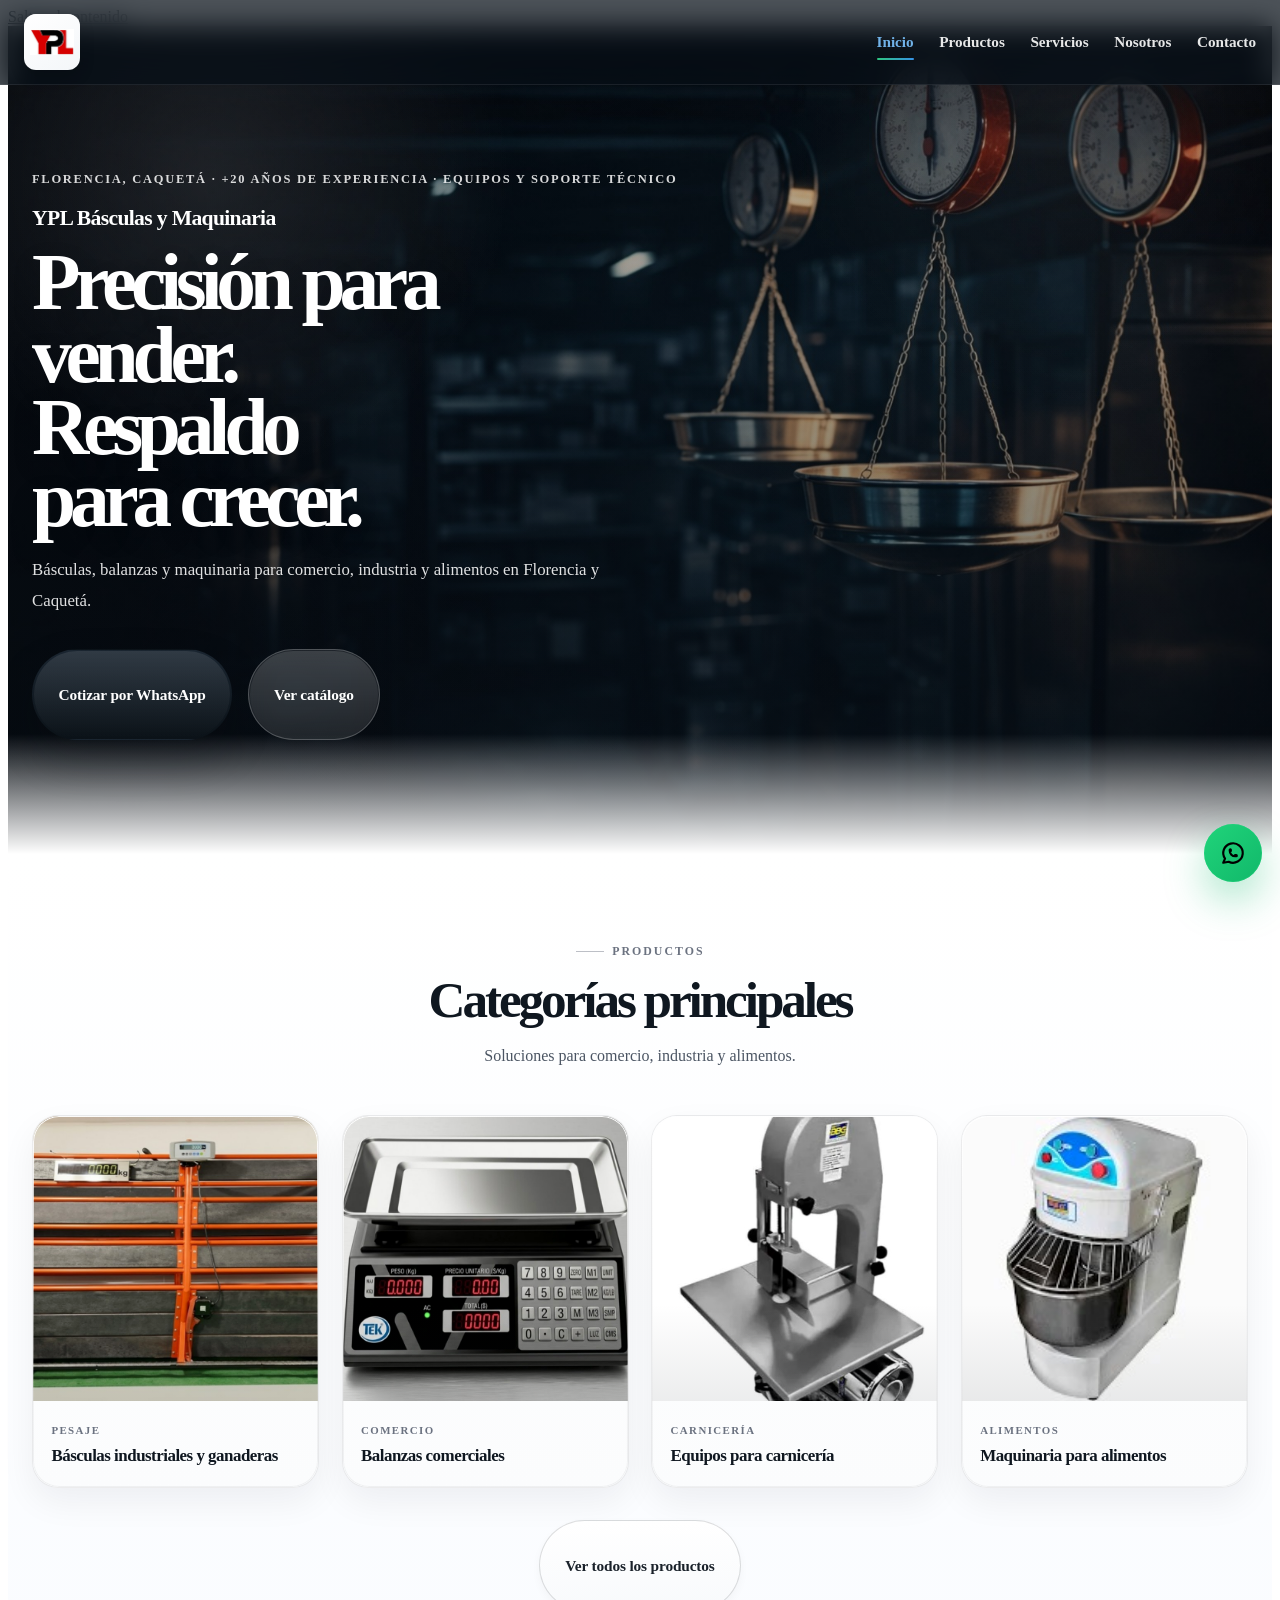
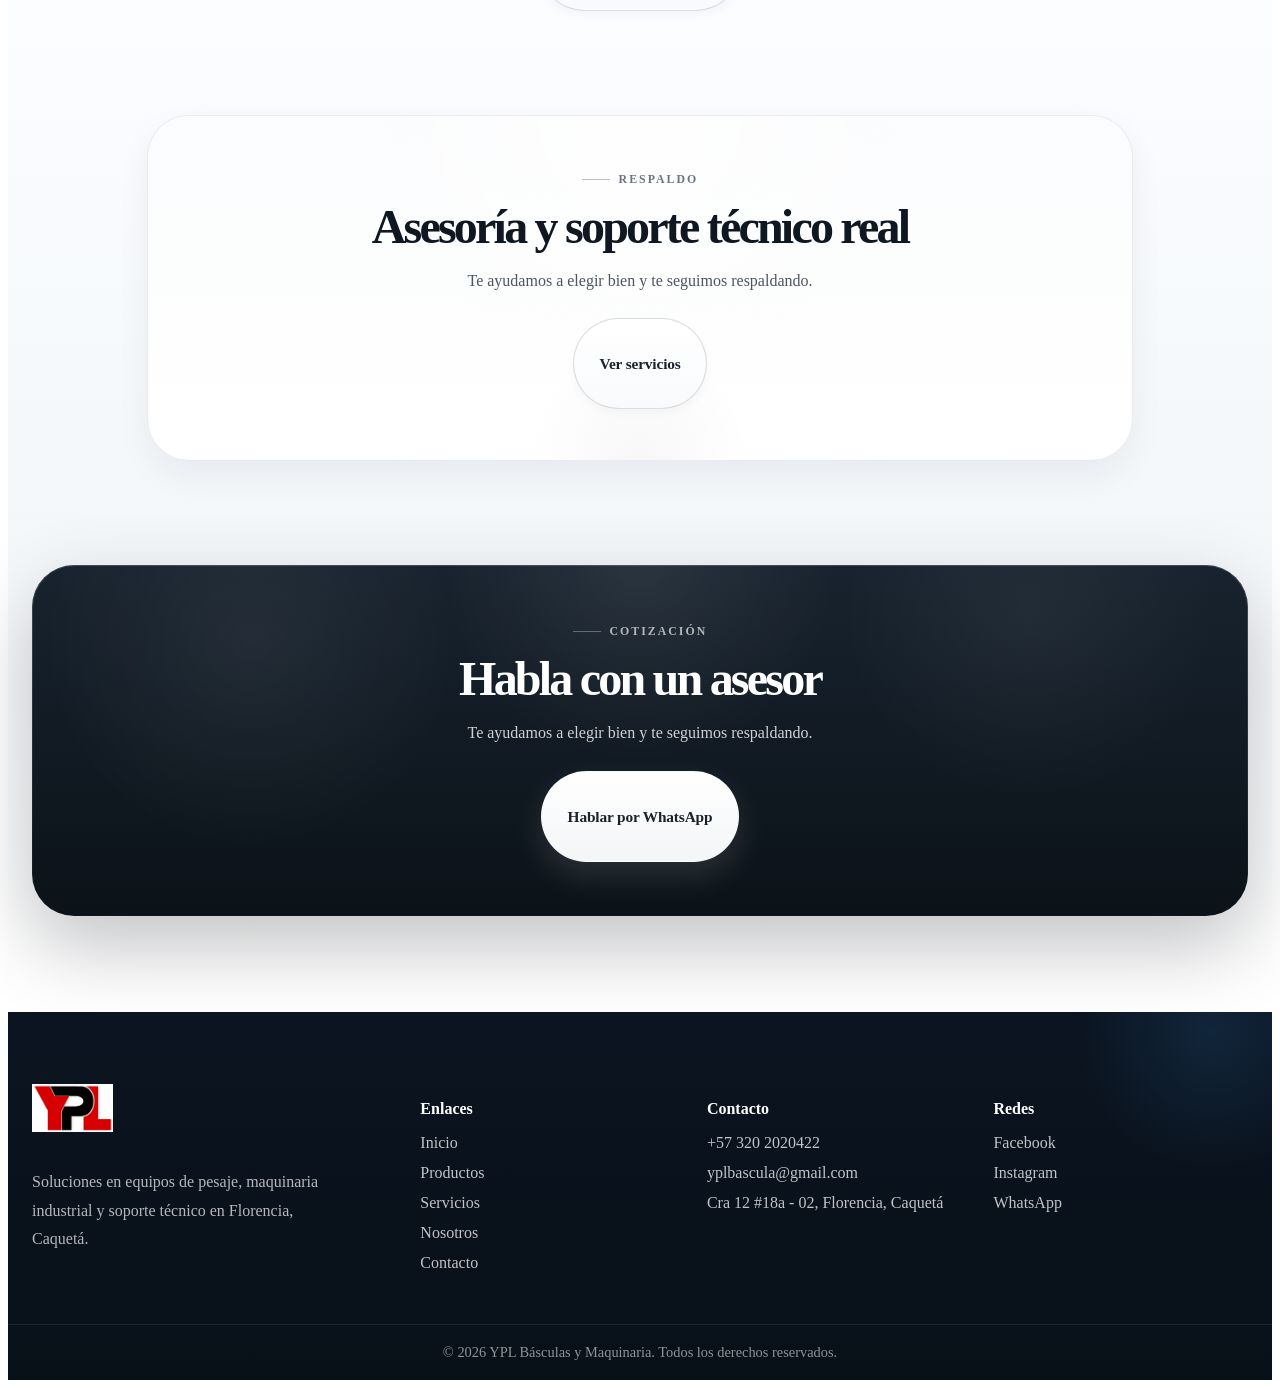
==== index.html @ 983509bc "Primer versión: home y productos" ====
<!DOCTYPE html>
<html lang="es">

<head>
  <meta charset="UTF-8" />
  <meta name="viewport" content="width=device-width, initial-scale=1.0" />

  <title>YPL Básculas y Maquinaria | Básculas, balanzas y maquinaria en Florencia, Caquetá</title>
  <meta name="description"
    content="Más de 20 años en venta, mantenimiento y soporte técnico de básculas, balanzas y maquinaria para comercio, industria y alimentos en Florencia y Caquetá." />
  <meta name="theme-color" content="#081018" />
  <meta name="format-detection" content="telephone=no" />
  <meta name="robots" content="index, follow" />

  <meta property="og:type" content="website" />
  <meta property="og:locale" content="es_CO" />
  <meta property="og:title" content="YPL Básculas y Maquinaria" />
  <meta property="og:description" content="Más de 20 años en básculas, balanzas y maquinaria en Florencia y Caquetá." />
  <meta property="og:image" content="assets/img/hero/bg-hero.jpg" />

  <link rel="icon" href="assets/img/branding/favicon.ico" />

  <link rel="stylesheet" href="assets/css/global/reset.css" />
  <link rel="stylesheet" href="assets/css/global/variables.css" />
  <link rel="stylesheet" href="assets/css/global/base.css" />
  <link rel="stylesheet" href="assets/css/global/layout.css" />
  <link rel="stylesheet" href="assets/css/global/components.css" />
  <link rel="stylesheet" href="assets/css/global/responsive.css" />
  <link rel="stylesheet" href="assets/css/pages/home.css" />
</head>

<body>
  <a class="skip-link" href="#contenido-principal">Saltar al contenido</a>

  <div id="site-header" data-include="partials/header.html"></div>

  <main id="contenido-principal">
    <!-- HERO -->
    <section class="hero" aria-labelledby="hero-title">
      <div class="hero-overlay"></div>

      <div class="container">
        <div class="hero-content">
          <p class="hero-kicker">Florencia, Caquetá · +20 años de experiencia · Equipos y soporte técnico</p>

          <p class="hero-brand">YPL Básculas y Maquinaria</p>

          <h1 id="hero-title">
            Precisión para vender.<br />
            Respaldo para crecer.
          </h1>

          <p class="hero-description">
            Básculas, balanzas y maquinaria para comercio, industria y alimentos en Florencia y Caquetá.
          </p>

          <div class="hero-actions">
            <a href="https://wa.me/573202020422?text=Hola%20YPL,%20quiero%20cotizar%20un%20equipo." target="_blank"
              rel="noopener noreferrer" class="btn btn-primary" aria-label="Cotizar por WhatsApp con YPL">
              Cotizar por WhatsApp
            </a>

            <a href="productos/index.html" class="btn btn-secondary">
              Ver catálogo
            </a>
          </div>
        </div>
      </div>
    </section>

    <!-- CATEGORÍAS -->
    <section class="section categories-section" aria-labelledby="categorias-title">
      <div class="container">
        <div class="section-heading">
          <span class="section-label">Productos</span>
          <h2 id="categorias-title">Categorías principales</h2>
          <p>Soluciones para comercio, industria y alimentos.</p>
        </div>

        <div class="categories-grid">
          <article class="category-card">
            <a href="productos/index.html#basculas" class="category-card__link">
              <div class="category-card__image">
                <img src="assets/img/productos/basculas-industriales-ganaderas/bascula-ganadera-full-electronica.jpg"
                  alt="Básculas industriales y ganaderas" loading="lazy" />
              </div>

              <div class="category-card__content">
                <span class="category-card__eyebrow">Pesaje</span>
                <h3>Básculas industriales y ganaderas</h3>
              </div>
            </a>
          </article>

          <article class="category-card">
            <a href="productos/index.html#balanzas" class="category-card__link">
              <div class="category-card__image">
                <img src="assets/img/productos/balanzas-pesaje-comercial/balanza-liquidadora-acero-inoxidable.jpg"
                  alt="Balanzas comerciales" loading="lazy" />
              </div>

              <div class="category-card__content">
                <span class="category-card__eyebrow">Comercio</span>
                <h3>Balanzas comerciales</h3>
              </div>
            </a>
          </article>

          <article class="category-card">
            <a href="productos/index.html#carniceria" class="category-card__link">
              <div class="category-card__image">
                <img src="assets/img/productos/equipos-carniceria/sierra-sinfin-mesa-65.jpg"
                  alt="Equipos para carnicería" loading="lazy" />
              </div>

              <div class="category-card__content">
                <span class="category-card__eyebrow">Carnicería</span>
                <h3>Equipos para carnicería</h3>
              </div>
            </a>
          </article>

          <article class="category-card">
            <a href="productos/index.html#alimentos" class="category-card__link">
              <div class="category-card__image">
                <img src="assets/img/productos/maquinaria-alimentos-panaderia/amasadora-bbg-mas-20.jpg"
                  alt="Maquinaria para alimentos" loading="lazy" />
              </div>

              <div class="category-card__content">
                <span class="category-card__eyebrow">Alimentos</span>
                <h3>Maquinaria para alimentos</h3>
              </div>
            </a>
          </article>
        </div>

        <div class="section-cta-center">
          <a href="productos/index.html" class="btn btn-secondary">
            Ver todos los productos
          </a>
        </div>
      </div>
    </section>

    <!-- RESPALDO -->
    <section class="section support-section" aria-labelledby="support-title">
      <div class="container">
        <div class="support-block">
          <span class="section-label">Respaldo</span>
          <h2 id="support-title">Asesoría y soporte técnico real</h2>
          <p>Te ayudamos a elegir bien y te seguimos respaldando.</p>
          <a href="servicios/index.html" class="btn btn-secondary">Ver servicios</a>
        </div>
      </div>
    </section>

    <!-- CTA FINAL -->
    <section class="section cta-section" aria-labelledby="cta-title">
      <div class="container">
        <div class="cta-wrapper">
          <span class="section-label">Cotización</span>
          <h2 id="cta-title">Habla con un asesor</h2>
          <p>Te ayudamos a elegir bien y te seguimos respaldando.</p>

          <a href="https://wa.me/573202020422?text=Hola%20YPL,%20quiero%20m%C3%A1s%20informaci%C3%B3n%20sobre%20sus%20equipos."
            target="_blank" rel="noopener noreferrer" class="btn btn-primary"
            aria-label="Hablar por WhatsApp con YPL Básculas y Maquinaria">
            Hablar por WhatsApp
          </a>
        </div>
      </div>
    </section>
  </main>

  <div id="site-footer" data-include="partials/footer.html"></div>

  <script type="application/ld+json">
    {
      "@context": "https://schema.org",
      "@type": "LocalBusiness",
      "name": "YPL Básculas y Maquinaria",
      "description": "Venta, mantenimiento y soporte técnico de básculas, balanzas y maquinaria en Florencia y Caquetá.",
      "areaServed": [
        "Florencia, Caquetá",
        "Caquetá"
      ],
      "telephone": "+57 320 202 0422",
      "image": "assets/img/hero/bg-hero.jpg"
    }
  </script>

  <script src="assets/js/includes.js"></script>
  <script src="assets/js/main.js"></script>
</body>

</html>
---- assets/css/global/layout.css ----
.container {
  width: min(1200px, calc(100% - 40px));
  margin-inline: auto;
}
---- assets/css/global/components.css ----
/* =========================================
   HEADER GLOBAL
========================================= */

.site-header {
  position: fixed;
  top: 0;
  left: 0;
  width: 100%;
  z-index: 1200;

  background: rgba(8, 16, 24, 0.72);
  backdrop-filter: blur(14px);
  -webkit-backdrop-filter: blur(14px);

  border-bottom: 1px solid rgba(255, 255, 255, 0.08);
  transition: all 0.3s ease;
}

.site-header.scrolled {
  background: rgba(8, 16, 24, 0.92);
  box-shadow: 0 10px 30px rgba(0, 0, 0, 0.25);
  border-bottom-color: rgba(255, 255, 255, 0.12);
}

.header-container {
  display: flex;
  align-items: center;
  justify-content: space-between;
  min-height: 84px;
  gap: 1.5rem;
}

/* =========================================
   LOGO PREMIUM (ARREGLADO)
========================================= */

.logo {
  display: inline-flex;
  align-items: center;
  text-decoration: none;
}

.logo-box {
  display: flex;
  align-items: center;
  justify-content: center;

  width: 44px;
  height: 44px;
  padding: 6px;

  border-radius: 12px;

  background: linear-gradient(145deg, #ffffff, #f3f6f9);

  box-shadow:
    0 6px 16px rgba(0, 0, 0, 0.14),
    inset 0 1px 0 rgba(255, 255, 255, 0.7);

  overflow: hidden;
  flex-shrink: 0;

  transition: transform 0.25s ease, box-shadow 0.25s ease;
}

.logo:hover .logo-box {
  transform: translateY(-1px);
  box-shadow:
    0 10px 22px rgba(0, 0, 0, 0.18),
    inset 0 1px 0 rgba(255, 255, 255, 0.75);
}

.logo-box img {
  width: 100%;
  height: 100%;
  object-fit: contain;
  display: block;
}

/* =========================================
   NAV
========================================= */

.main-nav ul {
  display: flex;
  align-items: center;
  gap: 1.6rem;
  margin: 0;
  padding: 0;
  list-style: none;
}

.main-nav a {
  position: relative;
  color: #ffffff;
  text-decoration: none;
  font-weight: 700;
  font-size: 0.95rem;
  opacity: 0.9;
  transition: all 0.25s ease;
}

.main-nav a:hover {
  color: #7cc4ff;
  opacity: 1;
}

.main-nav a.active {
  color: #7cc4ff;
}

.main-nav a.active::after,
.main-nav a:hover::after {
  content: "";
  position: absolute;
  left: 0;
  bottom: -10px;
  width: 100%;
  height: 2px;
  border-radius: 999px;
  background: linear-gradient(90deg, #32d98b, #3ca2ff);
}

/* =========================================
   MENU TOGGLE
========================================= */

.menu-toggle {
  display: none;
  width: 50px;
  height: 50px;
  border-radius: 14px;
  border: none;
  background: rgba(255, 255, 255, 0.08);
  cursor: pointer;

  flex-direction: column;
  align-items: center;
  justify-content: center;
  gap: 5px;

  transition: all 0.25s ease;
}

.menu-toggle:hover {
  background: rgba(255, 255, 255, 0.14);
}

.menu-toggle span {
  width: 22px;
  height: 2px;
  background: #ffffff;
  border-radius: 999px;
}

/* =========================================
   FOOTER PREMIUM
========================================= */

.site-footer {
  position: relative;
  background: linear-gradient(180deg, #0b1420 0%, #081018 100%);
  color: rgba(255, 255, 255, 0.8);
  padding-top: 72px;
  overflow: hidden;
}

.site-footer::before {
  content: "";
  position: absolute;
  top: -120px;
  right: -80px;
  width: 280px;
  height: 280px;
  border-radius: 50%;
  background: radial-gradient(circle, rgba(60, 162, 255, 0.12), transparent 70%);
}

.footer-grid {
  display: grid;
  grid-template-columns: 1.4fr 1fr 1fr 1fr;
  gap: 2rem;
  padding-bottom: 2.5rem;
}

.footer-brand img {
  height: 48px;
  margin-bottom: 1rem;
}

.footer-brand p {
  max-width: 320px;
  line-height: 1.8;
  color: rgba(255, 255, 255, 0.7);
}

.footer-links h3,
.footer-contact h3,
.footer-social h3 {
  margin-bottom: 1rem;
  font-size: 1rem;
  color: #ffffff;
}

.footer-links ul,
.footer-contact ul,
.footer-social ul {
  list-style: none;
  padding: 0;
  margin: 0;
}

.footer-links li,
.footer-contact li,
.footer-social li {
  margin-bottom: 0.75rem;
}

.site-footer a {
  color: rgba(255, 255, 255, 0.75);
  text-decoration: none;
  transition: all 0.25s ease;
}

.site-footer a:hover {
  color: #7cc4ff;
}

.footer-bottom {
  border-top: 1px solid rgba(255, 255, 255, 0.08);
  padding: 1.2rem 0;
  text-align: center;
}

.footer-bottom p {
  margin: 0;
  font-size: 0.9rem;
  color: rgba(255, 255, 255, 0.55);
}

/* =========================================
   WHATSAPP FLOAT
========================================= */

.whatsapp-float {
  position: fixed;
  right: 18px;
  bottom: 18px;
  z-index: 1300;

  width: 58px;
  height: 58px;
  border-radius: 50%;

  display: flex;
  align-items: center;
  justify-content: center;

  background: linear-gradient(135deg, #20d47a, #11b86a);
  box-shadow: 0 18px 40px rgba(17, 184, 106, 0.35);

  transition: all 0.25s ease;
}

.whatsapp-float:hover {
  transform: translateY(-4px) scale(1.05);
  box-shadow: 0 22px 46px rgba(17, 184, 106, 0.42);
}

.whatsapp-float img {
  width: 26px;
  height: 26px;
}

.whatsapp-float__pulse {
  position: absolute;
  inset: 0;
  border-radius: 50%;
  border: 1px solid rgba(32, 212, 122, 0.4);
  animation: whatsappPulse 2s infinite;
}

@keyframes whatsappPulse {
  0% {
    transform: scale(1);
    opacity: 0.75;
  }
  70% {
    transform: scale(1.45);
    opacity: 0;
  }
  100% {
    transform: scale(1.45);
    opacity: 0;
  }
}

/* =========================================
   RESPONSIVE
========================================= */

@media (max-width: 991px) {

  .menu-toggle {
    display: flex;
  }

  .main-nav {
    position: absolute;
    top: 100%;
    right: 20px;
    left: 20px;

    display: none;
    padding: 1rem;

    border-radius: 20px;
    background: rgba(8, 16, 24, 0.96);
    border: 1px solid rgba(255, 255, 255, 0.08);

    box-shadow: 0 20px 50px rgba(0, 0, 0, 0.3);
  }

  .main-nav.open {
    display: block;
  }

  .main-nav ul {
    flex-direction: column;
    align-items: flex-start;
    gap: 1rem;
  }

  .footer-grid {
    grid-template-columns: 1fr 1fr;
  }
}

@media (max-width: 640px) {

  .footer-grid {
    grid-template-columns: 1fr;
  }

  .logo-box {
    width: 40px;
    height: 40px;
    padding: 5px;
  }

  .whatsapp-float {
    width: 54px;
    height: 54px;
  }
}
---- assets/css/pages/home.css ----
/* =========================================================
   HOME | YPL Básculas y Maquinaria
   Estilo premium minimalista refinado
========================================================= */

:root {
  --color-bg: #ffffff;
  --color-surface: #ffffff;
  --color-surface-alt: #fafcff;
  --color-soft: #f4f7fa;
  --color-soft-2: #eef3f7;
  --color-dark: #0b1218;
  --color-dark-2: #121b24;
  --color-dark-3: #1a2530;

  --color-text: #0f1720;
  --color-text-soft: #4b5563;
  --color-text-muted: #6b7280;
  --color-white-soft: rgba(255, 255, 255, 0.84);
  --color-white-muted: rgba(255, 255, 255, 0.66);

  --color-border: rgba(15, 23, 32, 0.08);
  --color-border-strong: rgba(15, 23, 32, 0.14);
  --color-border-dark: rgba(255, 255, 255, 0.16);

  --shadow-xs: 0 4px 10px rgba(15, 23, 32, 0.035);
  --shadow-sm: 0 8px 24px rgba(15, 23, 32, 0.05);
  --shadow-soft: 0 14px 34px rgba(15, 23, 32, 0.06);
  --shadow-card: 0 22px 56px rgba(15, 23, 32, 0.08);
  --shadow-card-hover: 0 30px 74px rgba(15, 23, 32, 0.12);
  --shadow-dark: 0 30px 80px rgba(6, 10, 14, 0.24);
  --shadow-button: 0 14px 30px rgba(15, 23, 32, 0.14);

  --radius-sm: 18px;
  --radius-md: 26px;
  --radius-lg: 34px;
  --radius-xl: 42px;
  --radius-pill: 999px;

  --max-text: 760px;
  --max-wide: 1240px;

  --transition-fast: 0.2s ease;
  --transition: 0.32s cubic-bezier(0.22, 1, 0.36, 1);
}

/* =========================
   BASE
========================= */

html {
  scroll-behavior: smooth;
}

body {
  background: var(--color-bg);
  color: var(--color-text);
  text-rendering: optimizeLegibility;
  -webkit-font-smoothing: antialiased;
  -moz-osx-font-smoothing: grayscale;
}

main {
  background: var(--color-bg);
  color: var(--color-text);
}

.section {
  position: relative;
  padding: 84px 0;
}

.categories-section {
  padding-bottom: 56px;
}

.support-section {
  padding-top: 48px;
  padding-bottom: 56px;
}

.cta-section {
  padding-top: 48px;
  padding-bottom: 96px;
}

.container {
  width: min(100% - 48px, var(--max-wide));
  margin-inline: auto;
}

.section-label {
  display: inline-flex;
  align-items: center;
  gap: 0.55rem;
  margin-bottom: 0.95rem;
  font-size: 0.74rem;
  font-weight: 700;
  letter-spacing: 0.17em;
  text-transform: uppercase;
  color: var(--color-text-muted);
}

.section-label::before {
  content: "";
  width: 28px;
  height: 1px;
  background: currentColor;
  opacity: 0.45;
}

.section-heading {
  max-width: var(--max-text);
  margin: 0 auto 2.8rem;
  text-align: center;
}

.section-heading h2 {
  margin: 0;
  font-size: clamp(2.1rem, 4vw, 3.5rem);
  line-height: 1.02;
  font-weight: 800;
  letter-spacing: -0.06em;
  color: var(--color-text);
  text-wrap: balance;
}

.section-heading p {
  margin: 0.95rem auto 0;
  max-width: 34rem;
  font-size: 1rem;
  line-height: 1.76;
  color: var(--color-text-soft);
}

.section-cta-center {
  display: flex;
  justify-content: center;
  margin-top: 2rem;
}

/* =========================
   ENLACES Y FOCUS
========================= */

a {
  color: inherit;
}

a,
button,
.btn,
img,
.category-card,
.category-card__image img,
.category-card__content,
.support-block,
.cta-wrapper {
  transition:
    transform var(--transition),
    box-shadow var(--transition),
    border-color var(--transition),
    background-color var(--transition),
    color var(--transition),
    opacity var(--transition),
    filter var(--transition);
}

a:focus-visible,
button:focus-visible,
.btn:focus-visible,
.category-card__link:focus-visible {
  outline: 2px solid #111827;
  outline-offset: 4px;
  border-radius: 14px;
}

/* =========================
   BOTONES
========================= */

.btn {
  position: relative;
  display: inline-flex;
  align-items: center;
  justify-content: center;
  gap: 0.6rem;
  min-height: 58px;
  padding: 0.98rem 1.6rem;
  border-radius: var(--radius-pill);
  border: 1px solid transparent;
  font-size: 0.96rem;
  font-weight: 600;
  line-height: 1;
  letter-spacing: -0.01em;
  text-decoration: none;
  white-space: nowrap;
  -webkit-tap-highlight-color: transparent;
  backface-visibility: hidden;
  overflow: hidden;
}

.btn::after {
  content: "";
  position: absolute;
  inset: 1px;
  border-radius: inherit;
  background: linear-gradient(180deg, rgba(255,255,255,0.12), rgba(255,255,255,0));
  opacity: 0.8;
  pointer-events: none;
}

.btn:hover {
  transform: translateY(-2px);
}

.btn:active {
  transform: translateY(0);
}

.btn-primary {
  background: linear-gradient(180deg, var(--color-dark-3) 0%, var(--color-dark) 100%);
  color: #ffffff;
  box-shadow: var(--shadow-button);
}

.btn-primary:hover {
  background: linear-gradient(180deg, #111c26 0%, #081017 100%);
  box-shadow: 0 18px 38px rgba(15, 23, 32, 0.22);
}

.btn-secondary {
  background: linear-gradient(180deg, rgba(255,255,255,0.98) 0%, rgba(248,250,252,0.98) 100%);
  color: var(--color-text);
  border-color: var(--color-border-strong);
  box-shadow: var(--shadow-xs);
}

.btn-secondary:hover {
  background: #ffffff;
  border-color: rgba(15, 23, 32, 0.22);
  box-shadow: var(--shadow-sm);
}

/* =========================
   HERO
========================= */

.hero {
  position: relative;
  min-height: 92svh;
  display: flex;
  align-items: center;
  overflow: clip;
  isolation: isolate;
  background-image:
    linear-gradient(180deg, rgba(7, 14, 21, 0.16) 0%, rgba(7, 14, 21, 0.38) 50%, rgba(7, 14, 21, 0.72) 100%),
    url("../../img/hero/bg-hero.jpg");
  background-size: cover;
  background-position: center center;
  background-repeat: no-repeat;
}

.hero::before {
  content: "";
  position: absolute;
  inset: 0;
  background:
    radial-gradient(circle at 16% 18%, rgba(255, 255, 255, 0.10), transparent 24%),
    radial-gradient(circle at 84% 12%, rgba(255, 255, 255, 0.06), transparent 22%),
    linear-gradient(90deg, rgba(8, 14, 20, 0.34) 0%, rgba(8, 14, 20, 0.10) 46%, rgba(8, 14, 20, 0.02) 100%);
  pointer-events: none;
  z-index: 0;
}

.hero::after {
  content: "";
  position: absolute;
  inset: auto 0 0;
  height: 120px;
  background: linear-gradient(180deg, rgba(255, 255, 255, 0) 0%, #ffffff 100%);
  pointer-events: none;
  z-index: 1;
}

.hero-overlay {
  position: absolute;
  inset: 0;
  pointer-events: none;
}

.hero .container {
  position: relative;
  z-index: 2;
}

.hero-content {
  max-width: 790px;
  padding: 132px 0 102px;
}

.hero-kicker {
  margin: 0 0 1rem;
  color: var(--color-white-soft);
  font-size: 0.78rem;
  font-weight: 700;
  letter-spacing: 0.14em;
  line-height: 1.6;
  text-transform: uppercase;
  text-wrap: balance;
}

.hero-brand {
  margin: 0 0 1rem;
  color: #ffffff;
  font-size: clamp(1.08rem, 1.7vw, 1.35rem);
  line-height: 1.15;
  font-weight: 800;
  letter-spacing: -0.03em;
}

.hero h1 {
  margin: 0;
  max-width: 10.3ch;
  color: #ffffff;
  font-size: clamp(3.2rem, 6.2vw, 6rem);
  line-height: 0.91;
  font-weight: 800;
  letter-spacing: -0.078em;
  text-wrap: balance;
  text-shadow: 0 10px 28px rgba(0, 0, 0, 0.16);
}

.hero-description {
  margin: 1.25rem 0 0;
  max-width: 38rem;
  color: rgba(255, 255, 255, 0.88);
  font-size: 1.05rem;
  line-height: 1.82;
}

.hero-actions {
  display: flex;
  flex-wrap: wrap;
  gap: 0.95rem;
  margin-top: 2.05rem;
}

.hero .btn-primary {
  box-shadow: 0 20px 42px rgba(7, 12, 18, 0.24);
}

.hero .btn-secondary {
  background: rgba(255, 255, 255, 0.10);
  color: #ffffff;
  border-color: rgba(255, 255, 255, 0.22);
  box-shadow: none;
  backdrop-filter: blur(12px);
  -webkit-backdrop-filter: blur(12px);
}

.hero .btn-secondary::after {
  background: linear-gradient(180deg, rgba(255,255,255,0.16), rgba(255,255,255,0));
}

.hero .btn-secondary:hover {
  background: rgba(255, 255, 255, 0.16);
  border-color: rgba(255, 255, 255, 0.34);
}

/* =========================
   CATEGORÍAS
========================= */

.categories-section {
  background: linear-gradient(180deg, #ffffff 0%, var(--color-surface-alt) 100%);
}

.categories-grid {
  display: grid;
  grid-template-columns: repeat(4, minmax(0, 1fr));
  gap: 1.4rem;
}

.category-card {
  position: relative;
  overflow: hidden;
  border-radius: var(--radius-md);
  background: linear-gradient(180deg, #ffffff 0%, #fbfcfd 100%);
  border: 1px solid var(--color-border);
  box-shadow: var(--shadow-soft);
  transform: translateY(0);
}

.category-card::before {
  content: "";
  position: absolute;
  inset: 0;
  background: linear-gradient(180deg, rgba(255,255,255,0) 0%, rgba(15,23,32,0.025) 100%);
  pointer-events: none;
  opacity: 0;
  transition: opacity var(--transition);
}

.category-card::after {
  content: "";
  position: absolute;
  inset: 0;
  border-radius: inherit;
  padding: 1px;
  background: linear-gradient(180deg, rgba(255,255,255,0.95), rgba(15,23,32,0.05));
  -webkit-mask:
    linear-gradient(#fff 0 0) content-box,
    linear-gradient(#fff 0 0);
  -webkit-mask-composite: xor;
          mask-composite: exclude;
  pointer-events: none;
}

.category-card:hover {
  transform: translateY(-8px);
  border-color: var(--color-border-strong);
  box-shadow: var(--shadow-card-hover);
}

.category-card:hover::before {
  opacity: 1;
}

.category-card__link {
  display: block;
  height: 100%;
  text-decoration: none;
  color: inherit;
}

.category-card__image {
  position: relative;
  aspect-ratio: 1 / 1;
  overflow: hidden;
  background: var(--color-soft-2);
}

.category-card__image::after {
  content: "";
  position: absolute;
  inset: auto 0 0;
  height: 34%;
  background: linear-gradient(180deg, rgba(0, 0, 0, 0) 0%, rgba(15, 23, 32, 0.08) 100%);
  pointer-events: none;
}

.category-card__image img {
  width: 100%;
  height: 100%;
  display: block;
  object-fit: cover;
  transform: scale(1.001);
  filter: saturate(1.03) contrast(1.02);
}

.category-card:hover .category-card__image img {
  transform: scale(1.05);
}

.category-card__content {
  padding: 1.22rem 1.15rem 1.28rem;
}

.category-card__eyebrow {
  display: inline-block;
  margin-bottom: 0.56rem;
  font-size: 0.68rem;
  font-weight: 700;
  letter-spacing: 0.13em;
  text-transform: uppercase;
  color: var(--color-text-muted);
}

.category-card h3 {
  margin: 0;
  font-size: 1.06rem;
  line-height: 1.24;
  font-weight: 700;
  letter-spacing: -0.03em;
  color: var(--color-text);
  text-wrap: balance;
}

@media (hover: hover) {
  .category-card:hover h3 {
    color: #0b1218;
  }
}

/* =========================
   RESPALDO
========================= */

.support-section {
  background: linear-gradient(180deg, var(--color-surface-alt) 0%, var(--color-soft) 100%);
}

.support-block {
  position: relative;
  max-width: 920px;
  margin: 0 auto;
  padding: 3.15rem 2rem;
  text-align: center;
  overflow: hidden;
  border-radius: var(--radius-xl);
  border: 1px solid var(--color-border);
  background:
    radial-gradient(circle at top, rgba(255,255,255,0.84), rgba(255,255,255,0) 42%),
    linear-gradient(180deg, #fbfcfd 0%, #ffffff 100%);
  box-shadow: var(--shadow-soft);
}

.support-block::before {
  content: "";
  position: absolute;
  inset: -1px;
  border-radius: inherit;
  padding: 1px;
  background: linear-gradient(180deg, rgba(255,255,255,0.96), rgba(15,23,32,0.06));
  -webkit-mask:
    linear-gradient(#fff 0 0) content-box,
    linear-gradient(#fff 0 0);
  -webkit-mask-composite: xor;
          mask-composite: exclude;
  pointer-events: none;
}

.support-block::after {
  content: "";
  position: absolute;
  inset: auto 50% 0 auto;
  width: 220px;
  height: 220px;
  background: radial-gradient(circle, rgba(15, 23, 32, 0.03) 0%, transparent 72%);
  transform: translate(50%, 50%);
  pointer-events: none;
}

.support-block > * {
  position: relative;
  z-index: 1;
}

.support-block h2 {
  margin: 0;
  font-size: clamp(2rem, 4vw, 3rem);
  line-height: 1.02;
  font-weight: 800;
  letter-spacing: -0.058em;
  color: var(--color-text);
  text-wrap: balance;
}

.support-block p {
  margin: 0.95rem auto 0;
  max-width: 34rem;
  color: var(--color-text-soft);
  font-size: 1rem;
  line-height: 1.76;
}

.support-block .btn {
  margin-top: 1.45rem;
}

/* =========================
   CTA FINAL
========================= */

.cta-section {
  background: linear-gradient(180deg, var(--color-soft) 0%, #ffffff 100%);
}

.cta-wrapper {
  position: relative;
  overflow: hidden;
  text-align: center;
  padding: 3.35rem 2rem;
  border-radius: var(--radius-xl);
  color: #ffffff;
  background:
    radial-gradient(circle at top, rgba(255,255,255,0.08), transparent 28%),
    linear-gradient(180deg, #18232f 0%, #0b1218 100%);
  box-shadow: var(--shadow-dark);
}

.cta-wrapper::before {
  content: "";
  position: absolute;
  inset: 0;
  background:
    radial-gradient(circle at 18% 22%, rgba(255,255,255,0.06), transparent 20%),
    radial-gradient(circle at 82% 14%, rgba(255,255,255,0.05), transparent 18%);
  pointer-events: none;
}

.cta-wrapper::after {
  content: "";
  position: absolute;
  inset: 0;
  border-radius: inherit;
  padding: 1px;
  background: linear-gradient(180deg, rgba(255,255,255,0.18), rgba(255,255,255,0.02));
  -webkit-mask:
    linear-gradient(#fff 0 0) content-box,
    linear-gradient(#fff 0 0);
  -webkit-mask-composite: xor;
          mask-composite: exclude;
  pointer-events: none;
}

.cta-wrapper > * {
  position: relative;
  z-index: 1;
}

.cta-wrapper .section-label {
  color: var(--color-white-muted);
}

.cta-wrapper .section-label::before {
  background: currentColor;
}

.cta-wrapper h2 {
  margin: 0;
  font-size: clamp(2rem, 4vw, 3rem);
  line-height: 1.02;
  font-weight: 800;
  letter-spacing: -0.058em;
  color: #ffffff;
  text-wrap: balance;
}

.cta-wrapper p {
  margin: 0.95rem auto 0;
  max-width: 34rem;
  color: rgba(255, 255, 255, 0.8);
  font-size: 1rem;
  line-height: 1.76;
}

.cta-wrapper .btn {
  margin-top: 1.5rem;
  background: linear-gradient(180deg, #ffffff 0%, #f3f5f7 100%);
  color: #0f1720;
  box-shadow: 0 14px 34px rgba(255, 255, 255, 0.12);
}

.cta-wrapper .btn:hover {
  background: linear-gradient(180deg, #ffffff 0%, #eceff3 100%);
  box-shadow: 0 18px 40px rgba(255, 255, 255, 0.16);
}

/* =========================
   REDUCED MOTION
========================= */

@media (prefers-reduced-motion: reduce) {
  html {
    scroll-behavior: auto;
  }

  *,
  *::before,
  *::after {
    animation: none !important;
    transition-duration: 0.01ms !important;
    scroll-behavior: auto !important;
  }
}

/* =========================
   RESPONSIVE
========================= */

@media (max-width: 1200px) {
  .categories-grid {
    grid-template-columns: repeat(2, minmax(0, 1fr));
  }
}

@media (max-width: 900px) {
  .hero {
    min-height: auto;
    background-position: center center;
  }

  .hero-content {
    padding: 118px 0 86px;
  }

  .hero h1 {
    max-width: 11ch;
  }
}

@media (max-width: 820px) {
  .section {
    padding: 76px 0;
  }

  .categories-section {
    padding-bottom: 48px;
  }

  .support-section {
    padding-top: 40px;
    padding-bottom: 48px;
  }

  .cta-section {
    padding-top: 40px;
    padding-bottom: 84px;
  }

  .container {
    width: min(100% - 32px, var(--max-wide));
  }

  .hero-content {
    padding: 102px 0 72px;
  }

  .hero-actions {
    flex-direction: column;
    align-items: stretch;
  }

  .hero-actions .btn {
    width: 100%;
  }

  .support-block,
  .cta-wrapper {
    padding: 2.9rem 1.5rem;
  }
}

@media (max-width: 640px) {
  .section {
    padding: 68px 0;
  }

  .categories-section {
    padding-bottom: 42px;
  }

  .support-section {
    padding-top: 34px;
    padding-bottom: 42px;
  }

  .cta-section {
    padding-top: 34px;
    padding-bottom: 72px;
  }

  .container {
    width: min(100% - 28px, var(--max-wide));
  }

  .hero-content {
    padding: 90px 0 64px;
  }

  .hero-kicker {
    font-size: 0.72rem;
    letter-spacing: 0.11em;
  }

  .hero-brand {
    font-size: 1rem;
  }

  .hero-description,
  .section-heading p,
  .support-block p,
  .cta-wrapper p {
    font-size: 0.97rem;
    line-height: 1.72;
  }

  .categories-grid {
    grid-template-columns: 1fr;
    gap: 1.15rem;
  }

  .category-card__content {
    padding: 1.12rem 1rem 1.18rem;
  }

  .support-block,
  .cta-wrapper {
    padding: 2.45rem 1.2rem;
    border-radius: 30px;
  }
}

@media (max-width: 420px) {
  .container {
    width: min(100% - 22px, var(--max-wide));
  }

  .btn {
    min-height: 54px;
    padding-inline: 1.22rem;
    font-size: 0.93rem;
  }

  .hero h1 {
    font-size: clamp(2.68rem, 12vw, 3.4rem);
  }

  .section-heading h2,
  .support-block h2,
  .cta-wrapper h2 {
    font-size: clamp(1.76rem, 8vw, 2.2rem);
  }
}
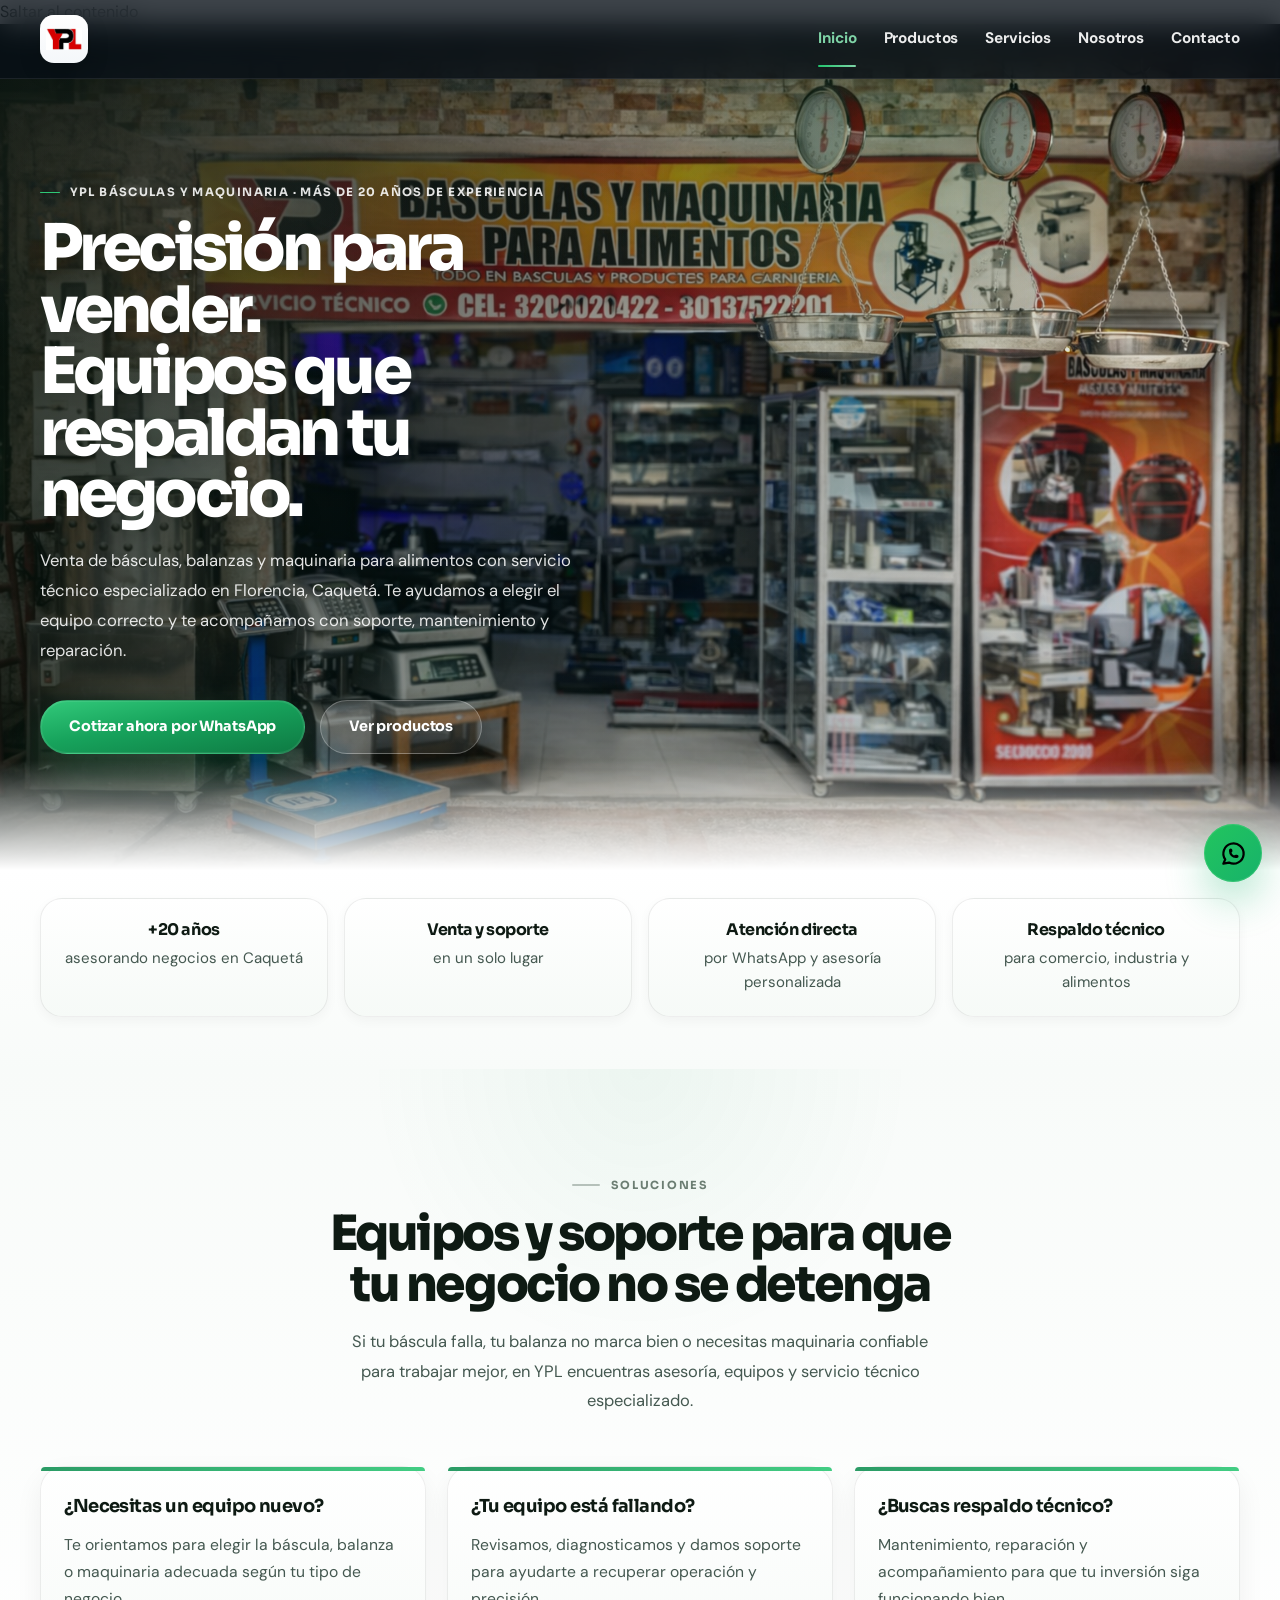
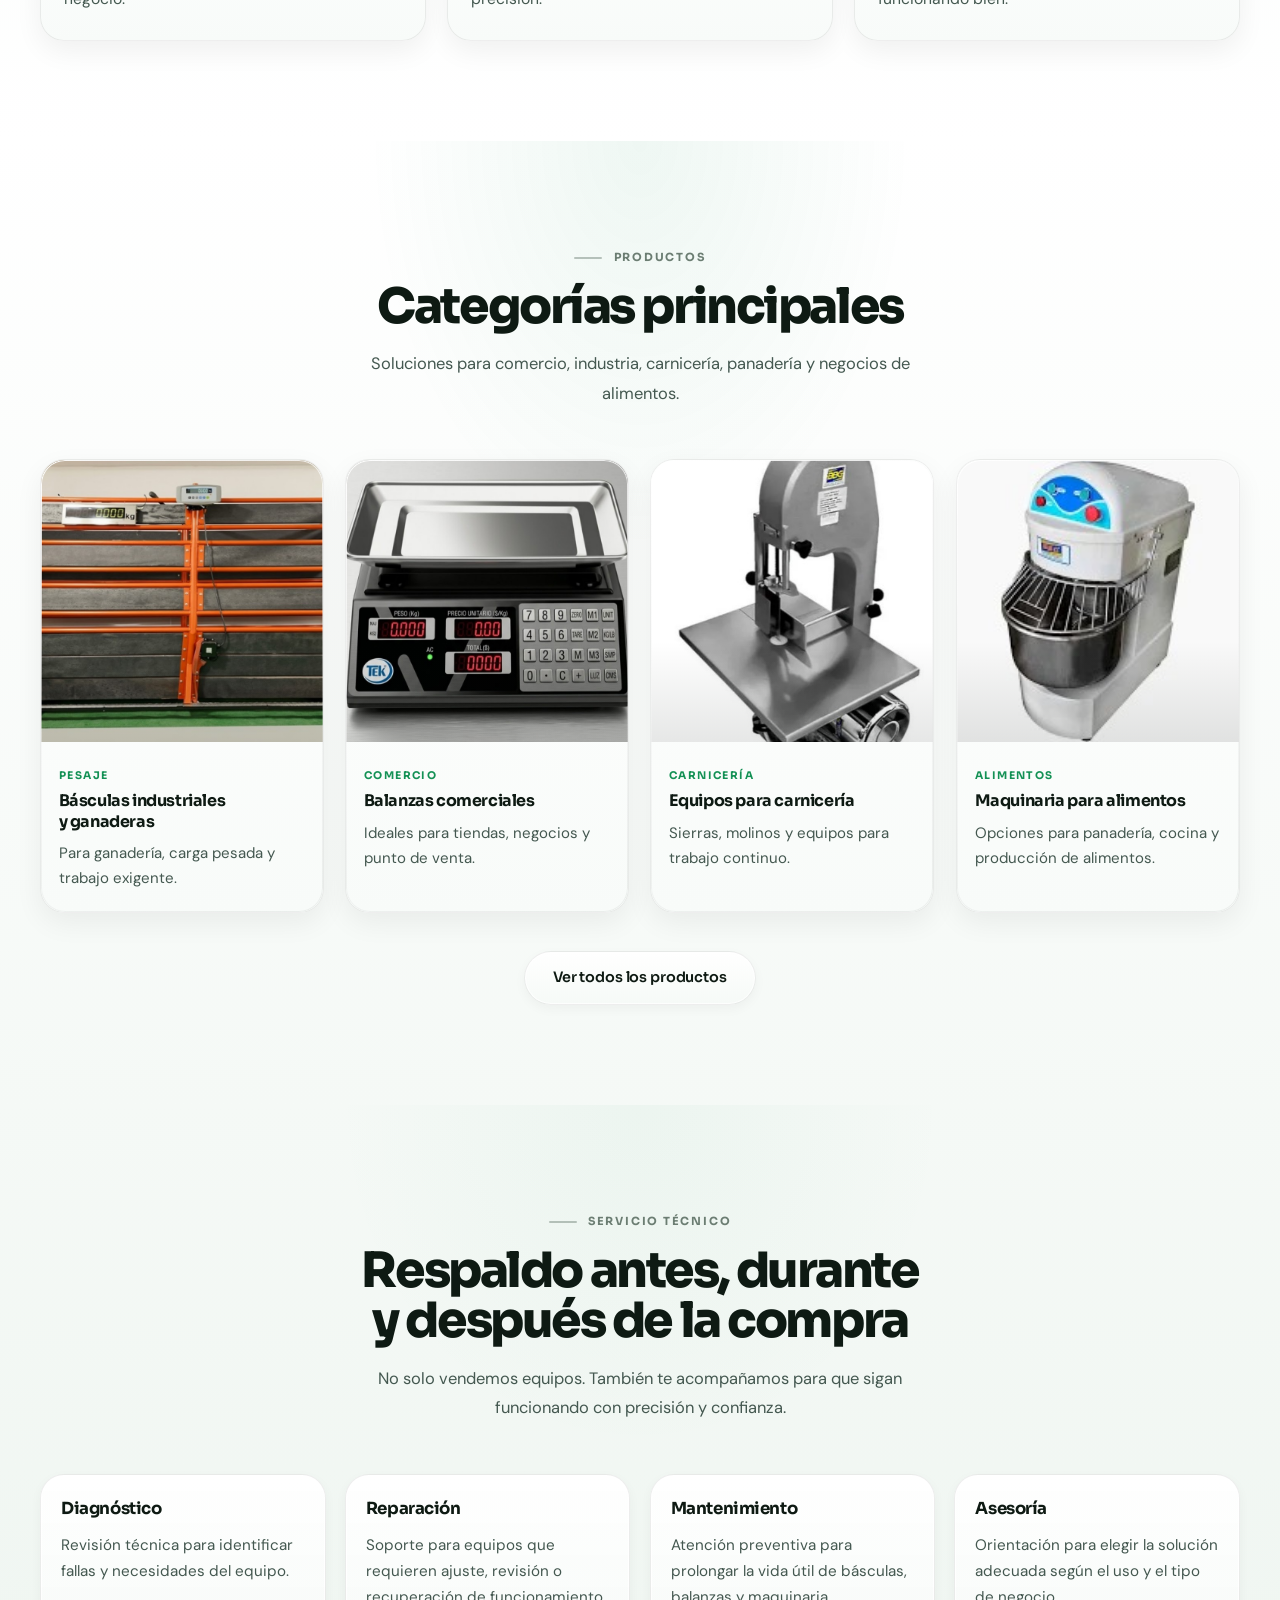
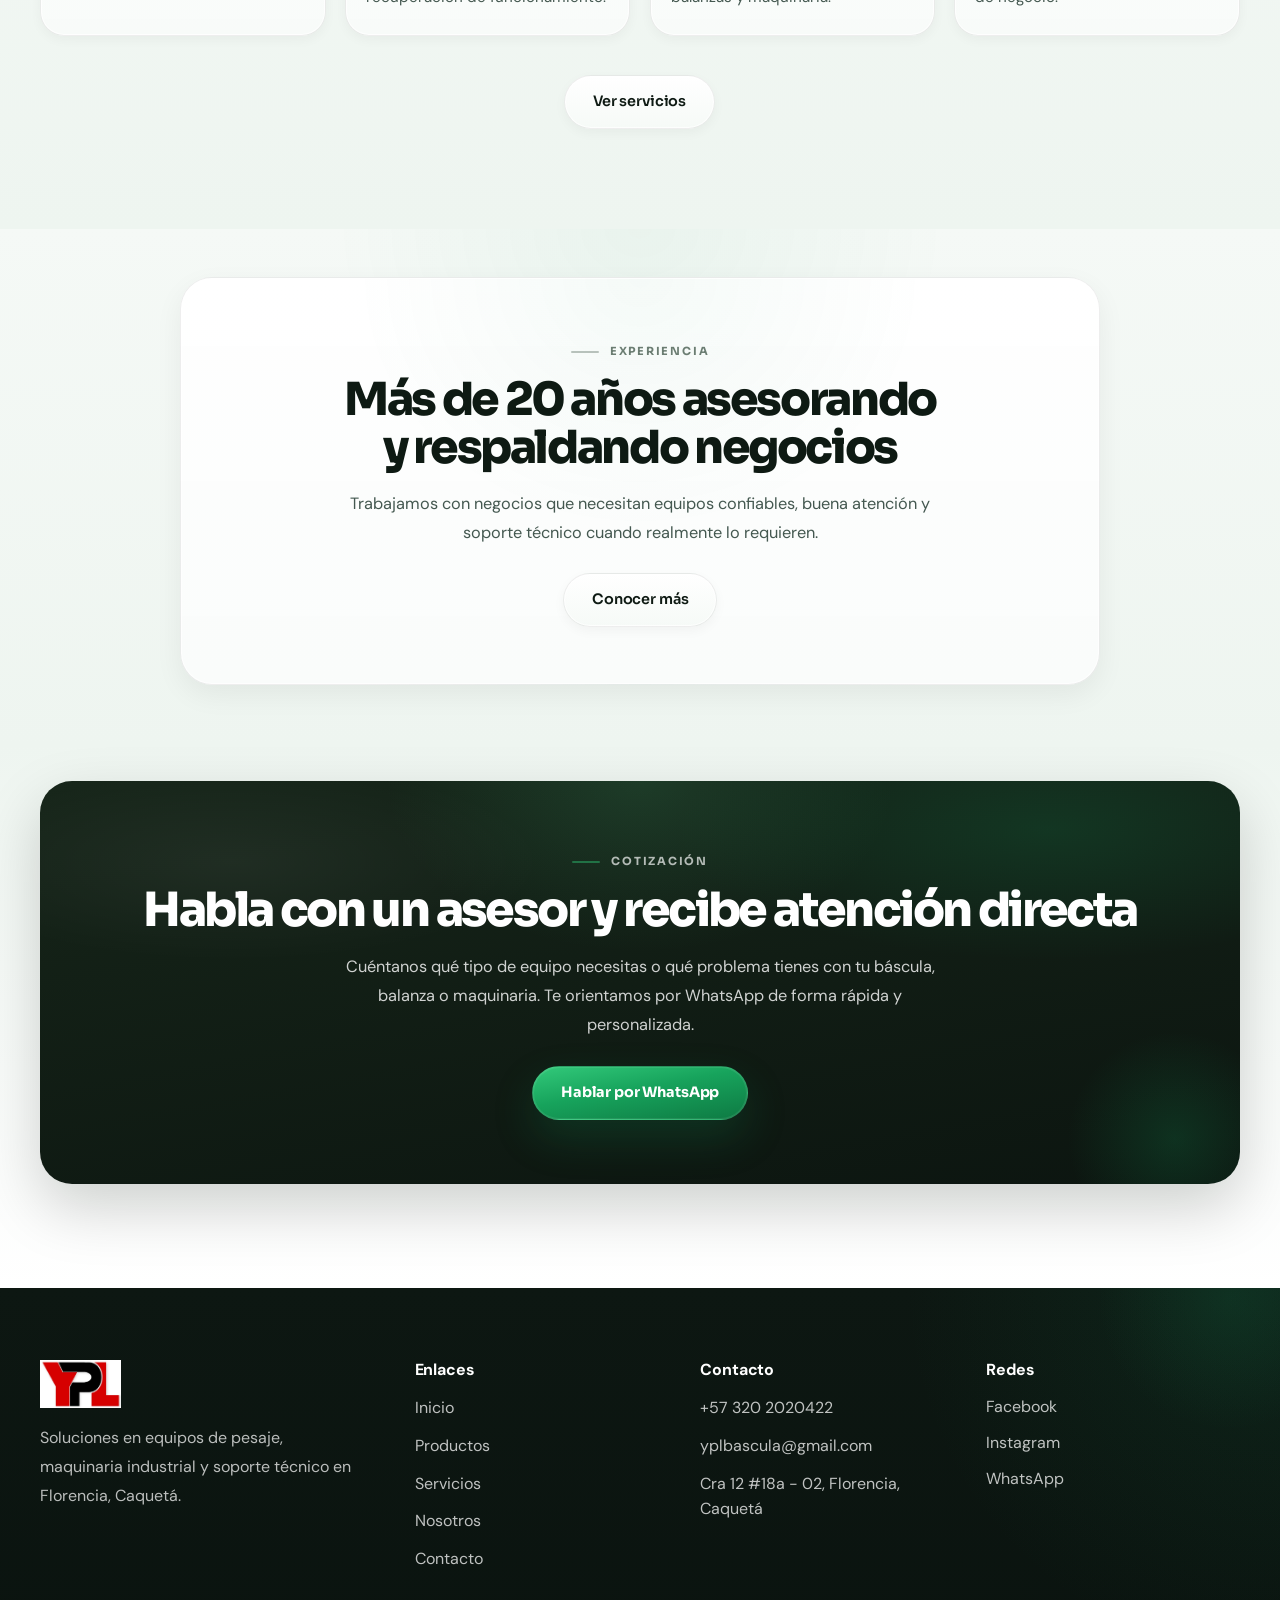
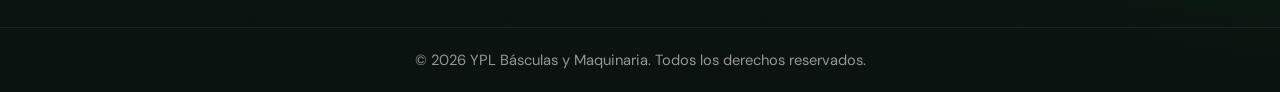
==== commit 4be26c3e: "Web terminada" ====
--- a/index.html
+++ b/index.html
@@ -6,8 +6,9 @@
   <meta name="viewport" content="width=device-width, initial-scale=1.0" />
 
   <title>YPL Básculas y Maquinaria | Básculas, balanzas y maquinaria en Florencia, Caquetá</title>
+
   <meta name="description"
-    content="Más de 20 años en venta, mantenimiento y soporte técnico de básculas, balanzas y maquinaria para comercio, industria y alimentos en Florencia y Caquetá." />
+    content="Venta, mantenimiento, reparación y soporte técnico de básculas, balanzas y maquinaria para comercio, industria y alimentos en Florencia, Caquetá. Más de 20 años de experiencia." />
   <meta name="theme-color" content="#081018" />
   <meta name="format-detection" content="telephone=no" />
   <meta name="robots" content="index, follow" />
@@ -15,7 +16,8 @@
   <meta property="og:type" content="website" />
   <meta property="og:locale" content="es_CO" />
   <meta property="og:title" content="YPL Básculas y Maquinaria" />
-  <meta property="og:description" content="Más de 20 años en básculas, balanzas y maquinaria en Florencia y Caquetá." />
+  <meta property="og:description"
+    content="Básculas, balanzas, maquinaria para alimentos y servicio técnico especializado en Florencia y Caquetá." />
   <meta property="og:image" content="assets/img/hero/bg-hero.jpg" />
 
   <link rel="icon" href="assets/img/branding/favicon.ico" />
@@ -23,9 +25,7 @@
   <link rel="stylesheet" href="assets/css/global/reset.css" />
   <link rel="stylesheet" href="assets/css/global/variables.css" />
   <link rel="stylesheet" href="assets/css/global/base.css" />
-  <link rel="stylesheet" href="assets/css/global/layout.css" />
   <link rel="stylesheet" href="assets/css/global/components.css" />
-  <link rel="stylesheet" href="assets/css/global/responsive.css" />
   <link rel="stylesheet" href="assets/css/pages/home.css" />
 </head>
 
@@ -35,35 +35,97 @@
   <div id="site-header" data-include="partials/header.html"></div>
 
   <main id="contenido-principal">
+
     <!-- HERO -->
     <section class="hero" aria-labelledby="hero-title">
       <div class="hero-overlay"></div>
 
       <div class="container">
         <div class="hero-content">
-          <p class="hero-kicker">Florencia, Caquetá · +20 años de experiencia · Equipos y soporte técnico</p>
-
-          <p class="hero-brand">YPL Básculas y Maquinaria</p>
+          <p class="hero-kicker">YPL Básculas y Maquinaria · Más de 20 años de experiencia</p>
 
           <h1 id="hero-title">
-            Precisión para vender.<br />
-            Respaldo para crecer.
+            Precisión para vender. <br />
+            Equipos que respaldan tu negocio.
           </h1>
 
           <p class="hero-description">
-            Básculas, balanzas y maquinaria para comercio, industria y alimentos en Florencia y Caquetá.
+            Venta de básculas, balanzas y maquinaria para alimentos con servicio técnico especializado en
+            Florencia, Caquetá. Te ayudamos a elegir el equipo correcto y te acompañamos con soporte,
+            mantenimiento y reparación.
           </p>
 
           <div class="hero-actions">
-            <a href="https://wa.me/573202020422?text=Hola%20YPL,%20quiero%20cotizar%20un%20equipo." target="_blank"
-              rel="noopener noreferrer" class="btn btn-primary" aria-label="Cotizar por WhatsApp con YPL">
-              Cotizar por WhatsApp
+            <a href="https://wa.me/573202020422?text=Hola%20YPL,%20quiero%20cotizar%20un%20equipo%20para%20mi%20negocio."
+              target="_blank"
+              rel="noopener noreferrer"
+              class="btn btn-primary"
+              aria-label="Cotizar ahora por WhatsApp con YPL">
+              Cotizar ahora por WhatsApp
             </a>
 
             <a href="productos/index.html" class="btn btn-secondary">
-              Ver catálogo
+              Ver productos
             </a>
           </div>
+        </div>
+      </div>
+    </section>
+
+    <!-- DIFERENCIA -->
+    <section class="section trust-strip" aria-label="Razones para elegir YPL">
+      <div class="container">
+        <div class="trust-strip__grid">
+          <article class="trust-item">
+            <strong>+20 años</strong>
+            <span>asesorando negocios en Caquetá</span>
+          </article>
+
+          <article class="trust-item">
+            <strong>Venta y soporte</strong>
+            <span>en un solo lugar</span>
+          </article>
+
+          <article class="trust-item">
+            <strong>Atención directa</strong>
+            <span>por WhatsApp y asesoría personalizada</span>
+          </article>
+
+          <article class="trust-item">
+            <strong>Respaldo técnico</strong>
+            <span>para comercio, industria y alimentos</span>
+          </article>
+        </div>
+      </div>
+    </section>
+
+    <!-- DOLOR / SOLUCIÓN -->
+    <section class="section problems-section" aria-labelledby="problems-title">
+      <div class="container">
+        <div class="section-heading">
+          <span class="section-label">Soluciones</span>
+          <h2 id="problems-title">Equipos y soporte para que tu negocio no se detenga</h2>
+          <p>
+            Si tu báscula falla, tu balanza no marca bien o necesitas maquinaria confiable para trabajar mejor,
+            en YPL encuentras asesoría, equipos y servicio técnico especializado.
+          </p>
+        </div>
+
+        <div class="problems-grid">
+          <article class="problem-card">
+            <h3>¿Necesitas un equipo nuevo?</h3>
+            <p>Te orientamos para elegir la báscula, balanza o maquinaria adecuada según tu tipo de negocio.</p>
+          </article>
+
+          <article class="problem-card">
+            <h3>¿Tu equipo está fallando?</h3>
+            <p>Revisamos, diagnosticamos y damos soporte para ayudarte a recuperar operación y precisión.</p>
+          </article>
+
+          <article class="problem-card">
+            <h3>¿Buscas respaldo técnico?</h3>
+            <p>Mantenimiento, reparación y acompañamiento para que tu inversión siga funcionando bien.</p>
+          </article>
         </div>
       </div>
     </section>
@@ -74,20 +136,23 @@
         <div class="section-heading">
           <span class="section-label">Productos</span>
           <h2 id="categorias-title">Categorías principales</h2>
-          <p>Soluciones para comercio, industria y alimentos.</p>
+          <p>Soluciones para comercio, industria, carnicería, panadería y negocios de alimentos.</p>
         </div>
 
         <div class="categories-grid">
           <article class="category-card">
             <a href="productos/index.html#basculas" class="category-card__link">
               <div class="category-card__image">
-                <img src="assets/img/productos/basculas-industriales-ganaderas/bascula-ganadera-full-electronica.jpg"
-                  alt="Básculas industriales y ganaderas" loading="lazy" />
+                <img
+                  src="assets/img/productos/basculas-industriales-ganaderas/bascula-ganadera-full-electronica.jpg"
+                  alt="Básculas industriales y ganaderas"
+                  loading="lazy" />
               </div>
 
               <div class="category-card__content">
                 <span class="category-card__eyebrow">Pesaje</span>
                 <h3>Básculas industriales y ganaderas</h3>
+                <p>Para ganadería, carga pesada y trabajo exigente.</p>
               </div>
             </a>
           </article>
@@ -95,13 +160,16 @@
           <article class="category-card">
             <a href="productos/index.html#balanzas" class="category-card__link">
               <div class="category-card__image">
-                <img src="assets/img/productos/balanzas-pesaje-comercial/balanza-liquidadora-acero-inoxidable.jpg"
-                  alt="Balanzas comerciales" loading="lazy" />
+                <img
+                  src="assets/img/productos/balanzas-pesaje-comercial/balanza-liquidadora-acero-inoxidable.jpg"
+                  alt="Balanzas comerciales"
+                  loading="lazy" />
               </div>
 
               <div class="category-card__content">
                 <span class="category-card__eyebrow">Comercio</span>
                 <h3>Balanzas comerciales</h3>
+                <p>Ideales para tiendas, negocios y punto de venta.</p>
               </div>
             </a>
           </article>
@@ -109,13 +177,16 @@
           <article class="category-card">
             <a href="productos/index.html#carniceria" class="category-card__link">
               <div class="category-card__image">
-                <img src="assets/img/productos/equipos-carniceria/sierra-sinfin-mesa-65.jpg"
-                  alt="Equipos para carnicería" loading="lazy" />
+                <img
+                  src="assets/img/productos/equipos-carniceria/sierra-sinfin-mesa-65.jpg"
+                  alt="Equipos para carnicería"
+                  loading="lazy" />
               </div>
 
               <div class="category-card__content">
                 <span class="category-card__eyebrow">Carnicería</span>
                 <h3>Equipos para carnicería</h3>
+                <p>Sierras, molinos y equipos para trabajo continuo.</p>
               </div>
             </a>
           </article>
@@ -123,13 +194,16 @@
           <article class="category-card">
             <a href="productos/index.html#alimentos" class="category-card__link">
               <div class="category-card__image">
-                <img src="assets/img/productos/maquinaria-alimentos-panaderia/amasadora-bbg-mas-20.jpg"
-                  alt="Maquinaria para alimentos" loading="lazy" />
+                <img
+                  src="assets/img/productos/maquinaria-alimentos-panaderia/amasadora-bbg-mas-20.jpg"
+                  alt="Maquinaria para alimentos"
+                  loading="lazy" />
               </div>
 
               <div class="category-card__content">
                 <span class="category-card__eyebrow">Alimentos</span>
                 <h3>Maquinaria para alimentos</h3>
+                <p>Opciones para panadería, cocina y producción de alimentos.</p>
               </div>
             </a>
           </article>
@@ -143,14 +217,55 @@
       </div>
     </section>
 
+    <!-- SERVICIOS -->
+    <section class="section services-highlight" aria-labelledby="services-highlight-title">
+      <div class="container">
+        <div class="section-heading">
+          <span class="section-label">Servicio técnico</span>
+          <h2 id="services-highlight-title">Respaldo antes, durante y después de la compra</h2>
+          <p>
+            No solo vendemos equipos. También te acompañamos para que sigan funcionando con precisión y confianza.
+          </p>
+        </div>
+
+        <div class="services-highlight__grid">
+          <article class="service-feature">
+            <h3>Diagnóstico</h3>
+            <p>Revisión técnica para identificar fallas y necesidades del equipo.</p>
+          </article>
+
+          <article class="service-feature">
+            <h3>Reparación</h3>
+            <p>Soporte para equipos que requieren ajuste, revisión o recuperación de funcionamiento.</p>
+          </article>
+
+          <article class="service-feature">
+            <h3>Mantenimiento</h3>
+            <p>Atención preventiva para prolongar la vida útil de básculas, balanzas y maquinaria.</p>
+          </article>
+
+          <article class="service-feature">
+            <h3>Asesoría</h3>
+            <p>Orientación para elegir la solución adecuada según el uso y el tipo de negocio.</p>
+          </article>
+        </div>
+
+        <div class="section-cta-center">
+          <a href="servicios/index.html" class="btn btn-secondary">Ver servicios</a>
+        </div>
+      </div>
+    </section>
+
     <!-- RESPALDO -->
     <section class="section support-section" aria-labelledby="support-title">
       <div class="container">
         <div class="support-block">
-          <span class="section-label">Respaldo</span>
-          <h2 id="support-title">Asesoría y soporte técnico real</h2>
-          <p>Te ayudamos a elegir bien y te seguimos respaldando.</p>
-          <a href="servicios/index.html" class="btn btn-secondary">Ver servicios</a>
+          <span class="section-label">Experiencia</span>
+          <h2 id="support-title">Más de 20 años asesorando y respaldando negocios</h2>
+          <p>
+            Trabajamos con negocios que necesitan equipos confiables, buena atención y soporte técnico cuando realmente lo requieren.
+          </p>
+          <a href="nosotros/index.html" class="btn btn-secondary">Conocer más</a>
         </div>
       </div>
     </section>
@@ -160,11 +275,16 @@
       <div class="container">
         <div class="cta-wrapper">
           <span class="section-label">Cotización</span>
-          <h2 id="cta-title">Habla con un asesor</h2>
-          <p>Te ayudamos a elegir bien y te seguimos respaldando.</p>
-
-          <a href="https://wa.me/573202020422?text=Hola%20YPL,%20quiero%20m%C3%A1s%20informaci%C3%B3n%20sobre%20sus%20equipos."
-            target="_blank" rel="noopener noreferrer" class="btn btn-primary"
+          <h2 id="cta-title">Habla con un asesor y recibe atención directa</h2>
+          <p>
+            Cuéntanos qué tipo de equipo necesitas o qué problema tienes con tu báscula, balanza o maquinaria.
+            Te orientamos por WhatsApp de forma rápida y personalizada.
+          </p>
+
+          <a href="https://wa.me/573202020422?text=Hola%20YPL,%20quiero%20m%C3%A1s%20informaci%C3%B3n%20sobre%20sus%20equipos%20y%20servicios."
+            target="_blank"
+            rel="noopener noreferrer"
+            class="btn btn-primary"
             aria-label="Hablar por WhatsApp con YPL Básculas y Maquinaria">
             Hablar por WhatsApp
           </a>
@@ -180,7 +300,7 @@
       "@context": "https://schema.org",
       "@type": "LocalBusiness",
       "name": "YPL Básculas y Maquinaria",
-      "description": "Venta, mantenimiento y soporte técnico de básculas, balanzas y maquinaria en Florencia y Caquetá.",
+      "description": "Venta, mantenimiento, reparación y soporte técnico de básculas, balanzas y maquinaria en Florencia y Caquetá.",
       "areaServed": [
         "Florencia, Caquetá",
         "Caquetá"
--- a/assets/css/global/variables.css
+++ b/assets/css/global/variables.css
@@ -0,0 +1,34 @@
+/* =========================================
+   VARIABLES DE DISEÑO (SISTEMA)
+========================================= */
+
+:root {
+  /* Colores */
+  --color-bg: #ffffff;
+  --color-text: #101914;
+  --color-text-soft: #4d5f56;
+  --color-text-muted: #6e7d74;
+
+  --color-primary: #178a57;
+  --color-primary-hover: #116c44;
+  --color-primary-light: #e8f7ef;
+
+  --color-border: rgba(16, 25, 20, 0.08);
+
+  /* Sombras */
+  --shadow-sm: 0 8px 22px rgba(16, 25, 20, 0.05);
+  --shadow-md: 0 16px 40px rgba(16, 25, 20, 0.08);
+  --shadow-lg: 0 24px 60px rgba(16, 25, 20, 0.12);
+
+  /* Bordes */
+  --radius-sm: 12px;
+  --radius-md: 20px;
+  --radius-lg: 28px;
+  --radius-pill: 999px;
+
+  /* Layout */
+  --max-width: 1200px;
+
+  /* Transiciones */
+  --transition: 0.25s ease;
+}
--- a/assets/css/global/base.css
+++ b/assets/css/global/base.css
@@ -0,0 +1,69 @@
+/* =========================================
+   BASE DEL SITIO
+========================================= */
+
+body {
+  font-family: system-ui, -apple-system, "Segoe UI", Roboto, sans-serif;
+  background: var(--color-bg);
+  color: var(--color-text);
+}
+
+/* CONTENEDOR */
+.container {
+  width: min(var(--max-width), calc(100% - 40px));
+  margin-inline: auto;
+}
+
+/* SECCIONES */
+.section {
+  padding: 80px 0;
+}
+
+/* TITULOS */
+h1, h2, h3 {
+  line-height: 1.2;
+  font-weight: 800;
+}
+
+p {
+  line-height: 1.7;
+  color: var(--color-text-soft);
+}
+
+/* BOTONES BASE */
+.btn {
+  display: inline-flex;
+  align-items: center;
+  justify-content: center;
+  gap: 0.5rem;
+
+  padding: 0.9rem 1.6rem;
+  border-radius: var(--radius-pill);
+
+  font-size: 0.95rem;
+  font-weight: 600;
+
+  cursor: pointer;
+  transition: var(--transition);
+}
+
+/* BOTÓN PRINCIPAL */
+.btn-primary {
+  background: var(--color-primary);
+  color: #ffffff;
+}
+
+.btn-primary:hover {
+  background: var(--color-primary-hover);
+}
+
+/* BOTÓN SECUNDARIO */
+.btn-secondary {
+  background: #ffffff;
+  border: 1px solid var(--color-border);
+  color: var(--color-text);
+}
+
+.btn-secondary:hover {
+  background: #f8f8f8;
+}
--- a/assets/css/global/components.css
+++ b/assets/css/global/components.css
@@ -1,3 +1,36 @@
+/* =========================================
+   COMPONENTS | HEADER · NAV · FOOTER · FLOAT
+========================================= */
+
+:root {
+  --ui-dark: #081018;
+  --ui-dark-strong: rgba(8, 16, 24, 0.94);
+  --ui-dark-soft: rgba(8, 16, 24, 0.78);
+
+  --ui-white: #ffffff;
+  --ui-white-soft: rgba(255, 255, 255, 0.76);
+  --ui-white-muted: rgba(255, 255, 255, 0.56);
+
+  --ui-line: rgba(255, 255, 255, 0.08);
+  --ui-line-strong: rgba(255, 255, 255, 0.12);
+
+  --ui-accent: #22c56e;
+  --ui-accent-soft: #7fd4a7;
+  --ui-accent-strong: #17b26a;
+
+  --ui-shadow-xs: 0 6px 18px rgba(0, 0, 0, 0.08);
+  --ui-shadow-sm: 0 12px 28px rgba(0, 0, 0, 0.14);
+  --ui-shadow-md: 0 18px 40px rgba(0, 0, 0, 0.22);
+  --ui-shadow-lg: 0 26px 60px rgba(0, 0, 0, 0.28);
+
+  --ui-radius-sm: 14px;
+  --ui-radius-md: 18px;
+  --ui-radius-lg: 26px;
+
+  --ui-transition-fast: 0.22s cubic-bezier(0.22, 1, 0.36, 1);
+  --ui-transition: 0.3s cubic-bezier(0.22, 1, 0.36, 1);
+}
+
 /* =========================================
    HEADER GLOBAL
 ========================================= */
@@ -8,84 +41,85 @@
   left: 0;
   width: 100%;
   z-index: 1200;
-
-  background: rgba(8, 16, 24, 0.72);
+  background: var(--ui-dark-soft);
   backdrop-filter: blur(14px);
   -webkit-backdrop-filter: blur(14px);
-
-  border-bottom: 1px solid rgba(255, 255, 255, 0.08);
-  transition: all 0.3s ease;
+  border-bottom: 1px solid var(--ui-line);
+  transition:
+    background-color var(--ui-transition),
+    border-color var(--ui-transition),
+    box-shadow var(--ui-transition),
+    transform var(--ui-transition);
 }
 
 .site-header.scrolled {
-  background: rgba(8, 16, 24, 0.92);
-  box-shadow: 0 10px 30px rgba(0, 0, 0, 0.25);
-  border-bottom-color: rgba(255, 255, 255, 0.12);
+  background: var(--ui-dark-strong);
+  border-bottom-color: rgba(255, 255, 255, 0.1);
+  box-shadow: 0 14px 36px rgba(0, 0, 0, 0.22);
 }
 
 .header-container {
   display: flex;
   align-items: center;
   justify-content: space-between;
-  min-height: 84px;
   gap: 1.5rem;
-}
-
-/* =========================================
-   LOGO PREMIUM (ARREGLADO)
+  min-height: 78px;
+}
+
+/* =========================================
+   LOGO
 ========================================= */
 
 .logo {
   display: inline-flex;
   align-items: center;
   text-decoration: none;
+  flex-shrink: 0;
 }
 
 .logo-box {
-  display: flex;
-  align-items: center;
-  justify-content: center;
-
-  width: 44px;
-  height: 44px;
+  width: 48px;
+  height: 48px;
   padding: 6px;
-
-  border-radius: 12px;
-
-  background: linear-gradient(145deg, #ffffff, #f3f6f9);
-
+  border-radius: 14px;
+  background: linear-gradient(180deg, #ffffff 0%, #f4f7fa 100%);
   box-shadow:
-    0 6px 16px rgba(0, 0, 0, 0.14),
-    inset 0 1px 0 rgba(255, 255, 255, 0.7);
-
+    0 8px 22px rgba(0, 0, 0, 0.16),
+    inset 0 1px 0 rgba(255, 255, 255, 0.72);
   overflow: hidden;
-  flex-shrink: 0;
-
-  transition: transform 0.25s ease, box-shadow 0.25s ease;
+  transition:
+    transform var(--ui-transition-fast),
+    box-shadow var(--ui-transition-fast),
+    filter var(--ui-transition-fast);
 }
 
 .logo:hover .logo-box {
   transform: translateY(-1px);
   box-shadow:
-    0 10px 22px rgba(0, 0, 0, 0.18),
-    inset 0 1px 0 rgba(255, 255, 255, 0.75);
+    0 12px 28px rgba(0, 0, 0, 0.2),
+    inset 0 1px 0 rgba(255, 255, 255, 0.8);
+  filter: saturate(1.03);
 }
 
 .logo-box img {
   width: 100%;
   height: 100%;
   object-fit: contain;
-  display: block;
 }
 
 /* =========================================
    NAV
 ========================================= */
+
+.main-nav {
+  display: flex;
+  align-items: center;
+}
 
 .main-nav ul {
   display: flex;
   align-items: center;
-  gap: 1.6rem;
+  gap: 1.7rem;
   margin: 0;
   padding: 0;
   list-style: none;
@@ -93,33 +127,49 @@
 
 .main-nav a {
   position: relative;
-  color: #ffffff;
+  display: inline-flex;
+  align-items: center;
+  min-height: 40px;
+  color: rgba(255, 255, 255, 0.92);
   text-decoration: none;
+  font-size: 0.96rem;
   font-weight: 700;
-  font-size: 0.95rem;
-  opacity: 0.9;
-  transition: all 0.25s ease;
+  letter-spacing: -0.01em;
+  transition:
+    color var(--ui-transition-fast),
+    opacity var(--ui-transition-fast),
+    transform var(--ui-transition-fast);
 }
 
 .main-nav a:hover {
-  color: #7cc4ff;
-  opacity: 1;
+  color: var(--ui-accent-soft);
 }
 
 .main-nav a.active {
-  color: #7cc4ff;
-}
-
-.main-nav a.active::after,
-.main-nav a:hover::after {
+  color: var(--ui-accent-soft);
+}
+
+.main-nav a::after {
   content: "";
   position: absolute;
   left: 0;
-  bottom: -10px;
+  bottom: -8px;
   width: 100%;
   height: 2px;
   border-radius: 999px;
-  background: linear-gradient(90deg, #32d98b, #3ca2ff);
+  background: linear-gradient(90deg, var(--ui-accent) 0%, var(--ui-accent-soft) 100%);
+  transform: scaleX(0);
+  transform-origin: left;
+  opacity: 0;
+  transition:
+    transform var(--ui-transition-fast),
+    opacity var(--ui-transition-fast);
+}
+
+.main-nav a:hover::after,
+.main-nav a.active::after {
+  transform: scaleX(1);
+  opacity: 1;
 }
 
 /* =========================================
@@ -128,42 +178,48 @@
 
 .menu-toggle {
   display: none;
-  width: 50px;
-  height: 50px;
+  width: 48px;
+  height: 48px;
+  border: 1px solid rgba(255, 255, 255, 0.08);
   border-radius: 14px;
-  border: none;
-  background: rgba(255, 255, 255, 0.08);
+  background: rgba(255, 255, 255, 0.06);
   cursor: pointer;
-
+  align-items: center;
+  justify-content: center;
   flex-direction: column;
-  align-items: center;
-  justify-content: center;
   gap: 5px;
-
-  transition: all 0.25s ease;
+  transition:
+    background-color var(--ui-transition-fast),
+    border-color var(--ui-transition-fast),
+    transform var(--ui-transition-fast),
+    box-shadow var(--ui-transition-fast);
 }
 
 .menu-toggle:hover {
-  background: rgba(255, 255, 255, 0.14);
+  background: rgba(255, 255, 255, 0.12);
+  border-color: rgba(255, 255, 255, 0.14);
+  box-shadow: 0 10px 24px rgba(0, 0, 0, 0.16);
 }
 
 .menu-toggle span {
-  width: 22px;
+  width: 20px;
   height: 2px;
+  border-radius: 999px;
   background: #ffffff;
-  border-radius: 999px;
-}
-
-/* =========================================
-   FOOTER PREMIUM
+}
+
+/* =========================================
+   FOOTER
 ========================================= */
 
 .site-footer {
   position: relative;
-  background: linear-gradient(180deg, #0b1420 0%, #081018 100%);
-  color: rgba(255, 255, 255, 0.8);
-  padding-top: 72px;
   overflow: hidden;
+  background:
+    radial-gradient(circle at top right, rgba(23, 138, 87, 0.12), transparent 28%),
+    linear-gradient(180deg, #0d1712 0%, #0a130f 100%);
+  color: rgba(255, 255, 255, 0.76);
+  padding: 72px 0 0;
 }
 
 .site-footer::before {
@@ -171,17 +227,20 @@
   position: absolute;
   top: -120px;
   right: -80px;
-  width: 280px;
-  height: 280px;
+  width: 260px;
+  height: 260px;
   border-radius: 50%;
-  background: radial-gradient(circle, rgba(60, 162, 255, 0.12), transparent 70%);
+  background: radial-gradient(circle, rgba(23, 138, 87, 0.14), transparent 72%);
+  pointer-events: none;
 }
 
 .footer-grid {
+  position: relative;
+  z-index: 1;
   display: grid;
-  grid-template-columns: 1.4fr 1fr 1fr 1fr;
+  grid-template-columns: 1.35fr 1fr 1fr 1fr;
   gap: 2rem;
-  padding-bottom: 2.5rem;
+  padding-bottom: 2.75rem;
 }
 
 .footer-brand img {
@@ -192,23 +251,26 @@
 .footer-brand p {
   max-width: 320px;
   line-height: 1.8;
-  color: rgba(255, 255, 255, 0.7);
-}
-
+  color: rgba(255, 255, 255, 0.72);
+}
+
+.footer-title,
 .footer-links h3,
 .footer-contact h3,
 .footer-social h3 {
-  margin-bottom: 1rem;
+  margin: 0 0 1rem;
+  color: #ffffff;
   font-size: 1rem;
-  color: #ffffff;
+  font-weight: 700;
+  letter-spacing: -0.01em;
 }
 
 .footer-links ul,
 .footer-contact ul,
 .footer-social ul {
   list-style: none;
+  margin: 0;
   padding: 0;
-  margin: 0;
 }
 
 .footer-links li,
@@ -218,16 +280,61 @@
 }
 
 .site-footer a {
-  color: rgba(255, 255, 255, 0.75);
+  color: rgba(255, 255, 255, 0.74);
   text-decoration: none;
-  transition: all 0.25s ease;
+  transition:
+    color var(--ui-transition-fast),
+    opacity var(--ui-transition-fast),
+    transform var(--ui-transition-fast);
 }
 
 .site-footer a:hover {
-  color: #7cc4ff;
+  color: var(--ui-accent-soft);
+}
+
+.footer-links a,
+.footer-contact a {
+  display: inline-flex;
+  align-items: center;
+  line-height: 1.6;
+}
+
+/* redes con icono + nombre */
+.social-link {
+  display: inline-flex;
+  align-items: center;
+  gap: 0.72rem;
+  line-height: 1.45;
+}
+
+.social-icon {
+  width: 18px;
+  height: 18px;
+  display: inline-flex;
+  align-items: center;
+  justify-content: center;
+  flex-shrink: 0;
+  color: rgba(255, 255, 255, 0.82);
+  transition:
+    color var(--ui-transition-fast),
+    transform var(--ui-transition-fast);
+}
+
+.social-icon svg {
+  width: 18px;
+  height: 18px;
+  display: block;
+  fill: currentColor;
+}
+
+.social-link:hover .social-icon {
+  color: var(--ui-accent-soft);
+  transform: translateY(-1px);
 }
 
 .footer-bottom {
+  position: relative;
+  z-index: 1;
   border-top: 1px solid rgba(255, 255, 255, 0.08);
   padding: 1.2rem 0;
   text-align: center;
@@ -235,8 +342,8 @@
 
 .footer-bottom p {
   margin: 0;
-  font-size: 0.9rem;
-  color: rgba(255, 255, 255, 0.55);
+  font-size: 0.92rem;
+  color: rgba(255, 255, 255, 0.56);
 }
 
 /* =========================================
@@ -248,77 +355,90 @@
   right: 18px;
   bottom: 18px;
   z-index: 1300;
-
   width: 58px;
   height: 58px;
   border-radius: 50%;
-
   display: flex;
   align-items: center;
   justify-content: center;
-
-  background: linear-gradient(135deg, #20d47a, #11b86a);
-  box-shadow: 0 18px 40px rgba(17, 184, 106, 0.35);
-
-  transition: all 0.25s ease;
+  background: linear-gradient(135deg, #22c55e 0%, #17b26a 100%);
+  box-shadow:
+    0 18px 40px rgba(23, 178, 106, 0.32),
+    0 0 0 1px rgba(255, 255, 255, 0.14) inset;
+  transition:
+    transform var(--ui-transition-fast),
+    box-shadow var(--ui-transition-fast);
 }
 
 .whatsapp-float:hover {
-  transform: translateY(-4px) scale(1.05);
-  box-shadow: 0 22px 46px rgba(17, 184, 106, 0.42);
+  transform: translateY(-4px) scale(1.04);
+  box-shadow:
+    0 24px 48px rgba(23, 178, 106, 0.4),
+    0 0 0 1px rgba(255, 255, 255, 0.18) inset;
 }
 
 .whatsapp-float img {
-  width: 26px;
-  height: 26px;
+  width: 27px;
+  height: 27px;
 }
 
 .whatsapp-float__pulse {
   position: absolute;
   inset: 0;
   border-radius: 50%;
-  border: 1px solid rgba(32, 212, 122, 0.4);
+  border: 1px solid rgba(34, 197, 94, 0.36);
   animation: whatsappPulse 2s infinite;
 }
 
 @keyframes whatsappPulse {
   0% {
     transform: scale(1);
-    opacity: 0.75;
-  }
+    opacity: 0.7;
+  }
+
   70% {
-    transform: scale(1.45);
+    transform: scale(1.42);
     opacity: 0;
   }
+
   100% {
-    transform: scale(1.45);
+    transform: scale(1.42);
     opacity: 0;
   }
 }
 
 /* =========================================
+   FOCUS ACCESSIBLE
+========================================= */
+
+.logo:focus-visible,
+.main-nav a:focus-visible,
+.menu-toggle:focus-visible,
+.site-footer a:focus-visible,
+.whatsapp-float:focus-visible {
+  outline: 2px solid var(--ui-accent-soft);
+  outline-offset: 4px;
+}
+
+/* =========================================
    RESPONSIVE
 ========================================= */
 
 @media (max-width: 991px) {
-
   .menu-toggle {
-    display: flex;
+    display: inline-flex;
   }
 
   .main-nav {
     position: absolute;
-    top: 100%;
+    top: calc(100% + 10px);
     right: 20px;
     left: 20px;
-
     display: none;
-    padding: 1rem;
-
+    padding: 1rem 1rem 1.1rem;
     border-radius: 20px;
-    background: rgba(8, 16, 24, 0.96);
+    background: rgba(8, 16, 24, 0.98);
     border: 1px solid rgba(255, 255, 255, 0.08);
-
     box-shadow: 0 20px 50px rgba(0, 0, 0, 0.3);
   }
 
@@ -329,7 +449,16 @@
   .main-nav ul {
     flex-direction: column;
     align-items: flex-start;
-    gap: 1rem;
+    gap: 0.9rem;
+  }
+
+  .main-nav a {
+    width: 100%;
+    min-height: 42px;
+  }
+
+  .main-nav a::after {
+    bottom: 2px;
   }
 
   .footer-grid {
@@ -338,19 +467,35 @@
 }
 
 @media (max-width: 640px) {
+  .header-container {
+    min-height: 72px;
+  }
+
+  .logo-box {
+    width: 42px;
+    height: 42px;
+    padding: 5px;
+    border-radius: 12px;
+  }
 
   .footer-grid {
     grid-template-columns: 1fr;
-  }
-
-  .logo-box {
-    width: 40px;
-    height: 40px;
-    padding: 5px;
+    gap: 1.5rem;
+  }
+
+  .site-footer {
+    padding-top: 56px;
   }
 
   .whatsapp-float {
     width: 54px;
     height: 54px;
+    right: 14px;
+    bottom: 14px;
+  }
+
+  .whatsapp-float img {
+    width: 25px;
+    height: 25px;
   }
 }
--- a/assets/css/pages/home.css
+++ b/assets/css/pages/home.css
@@ -1,47 +1,109 @@
 /* =========================================================
    HOME | YPL Básculas y Maquinaria
-   Estilo premium minimalista refinado
 ========================================================= */
 
+@import url('https://fonts.googleapis.com/css2?family=Sora:wght@400;600;700;800&family=DM+Sans:ital,opsz,wght@0,9..40,400;0,9..40,500;0,9..40,600;1,9..40,400&display=swap');
+
+/* =========================
+   TOKENS LOCALES DEL HOME
+========================= */
+
 :root {
-  --color-bg: #ffffff;
-  --color-surface: #ffffff;
-  --color-surface-alt: #fafcff;
-  --color-soft: #f4f7fa;
-  --color-soft-2: #eef3f7;
-  --color-dark: #0b1218;
-  --color-dark-2: #121b24;
-  --color-dark-3: #1a2530;
-
-  --color-text: #0f1720;
-  --color-text-soft: #4b5563;
-  --color-text-muted: #6b7280;
-  --color-white-soft: rgba(255, 255, 255, 0.84);
-  --color-white-muted: rgba(255, 255, 255, 0.66);
-
-  --color-border: rgba(15, 23, 32, 0.08);
-  --color-border-strong: rgba(15, 23, 32, 0.14);
-  --color-border-dark: rgba(255, 255, 255, 0.16);
-
-  --shadow-xs: 0 4px 10px rgba(15, 23, 32, 0.035);
-  --shadow-sm: 0 8px 24px rgba(15, 23, 32, 0.05);
-  --shadow-soft: 0 14px 34px rgba(15, 23, 32, 0.06);
-  --shadow-card: 0 22px 56px rgba(15, 23, 32, 0.08);
-  --shadow-card-hover: 0 30px 74px rgba(15, 23, 32, 0.12);
-  --shadow-dark: 0 30px 80px rgba(6, 10, 14, 0.24);
-  --shadow-button: 0 14px 30px rgba(15, 23, 32, 0.14);
-
-  --radius-sm: 18px;
-  --radius-md: 26px;
-  --radius-lg: 34px;
-  --radius-xl: 42px;
-  --radius-pill: 999px;
-
-  --max-text: 760px;
-  --max-wide: 1240px;
-
-  --transition-fast: 0.2s ease;
-  --transition: 0.32s cubic-bezier(0.22, 1, 0.36, 1);
+  --home-bg: #ffffff;
+  --home-surface: #ffffff;
+  --home-surface-soft: #f5f9f6;
+  --home-surface-soft-2: #eaf2ec;
+
+  --home-text: #0e1a13;
+  --home-text-soft: #445850;
+  --home-text-muted: #6b7d72;
+
+  --home-border: rgba(14, 26, 19, 0.07);
+  --home-border-strong: rgba(14, 26, 19, 0.13);
+
+  --home-accent: #149155;
+  --home-accent-strong: #0e7343;
+  --home-accent-bright: #2ec876;
+  --home-accent-soft: rgba(20, 145, 85, 0.07);
+  --home-accent-glow: rgba(20, 145, 85, 0.16);
+
+  --home-shadow-xs: 0 4px 12px rgba(10, 20, 14, 0.04);
+  --home-shadow-sm: 0 10px 28px rgba(10, 20, 14, 0.06);
+  --home-shadow-md: 0 22px 50px rgba(10, 20, 14, 0.09);
+  --home-shadow-lg: 0 32px 72px rgba(10, 20, 14, 0.12);
+  --home-shadow-xl: 0 42px 94px rgba(10, 20, 14, 0.15);
+  --home-shadow-accent: 0 18px 42px rgba(20, 145, 85, 0.22);
+
+  --home-radius-sm: 16px;
+  --home-radius-md: 24px;
+  --home-radius-lg: 32px;
+  --home-radius-xl: 42px;
+
+  --home-max-text: 700px;
+  --home-max-wide: 1200px;
+
+  --home-transition-fast: 0.2s cubic-bezier(0.22, 1, 0.36, 1);
+  --home-transition: 0.32s cubic-bezier(0.22, 1, 0.36, 1);
+  --home-transition-slow: 0.52s cubic-bezier(0.22, 1, 0.36, 1);
+  --home-transition-ultra: 0.82s cubic-bezier(0.22, 1, 0.36, 1);
+
+  --font-display: 'Sora', system-ui, sans-serif;
+  --font-body: 'DM Sans', system-ui, sans-serif;
+}
+
+/* =========================
+   ANIMACIONES
+========================= */
+
+@keyframes fadeUpSoft {
+  from {
+    opacity: 0;
+    transform: translate3d(0, 28px, 0);
+  }
+  to {
+    opacity: 1;
+    transform: translate3d(0, 0, 0);
+  }
+}
+
+@keyframes fadeInSoft {
+  from { opacity: 0; }
+  to   { opacity: 1; }
+}
+
+@keyframes heroGlowFloat {
+  0%, 100% { transform: translate3d(0, 0, 0) scale(1); opacity: 0.9; }
+  50% { transform: translate3d(0, -14px, 0) scale(1.03); opacity: 1; }
+}
+
+@keyframes heroImageDrift {
+  0%, 100% { transform: scale(1.02) translate3d(0, 0, 0); }
+  50% { transform: scale(1.05) translate3d(0, -8px, 0); }
+}
+
+@keyframes cardGlowPulse {
+  0%, 100% { opacity: 0.14; }
+  50% { opacity: 0.32; }
+}
+
+@keyframes buttonSheen {
+  0%   { transform: translateX(-170%) skewX(-18deg); }
+  100% { transform: translateX(260%) skewX(-18deg); }
+}
+
+@keyframes ctaOrb {
+  0%, 100% { transform: translate3d(0, 0, 0) scale(1); }
+  50% { transform: translate3d(-12px, -14px, 0) scale(1.05); }
+}
+
+@keyframes labelLineGrow {
+  from { transform: scaleX(0); opacity: 0; }
+  to   { transform: scaleX(1); opacity: 0.45; }
+}
+
+@keyframes kickerReveal {
+  from { opacity: 0; letter-spacing: 0.24em; }
+  to   { opacity: 1; letter-spacing: 0.12em; }
 }
 
 /* =========================
@@ -53,193 +115,249 @@
 }
 
 body {
-  background: var(--color-bg);
-  color: var(--color-text);
-  text-rendering: optimizeLegibility;
+  font-family: var(--font-body);
   -webkit-font-smoothing: antialiased;
   -moz-osx-font-smoothing: grayscale;
 }
 
 main {
-  background: var(--color-bg);
-  color: var(--color-text);
+  background: var(--home-bg);
 }
 
 .section {
   position: relative;
-  padding: 84px 0;
-}
-
-.categories-section {
-  padding-bottom: 56px;
-}
-
-.support-section {
-  padding-top: 48px;
-  padding-bottom: 56px;
-}
-
-.cta-section {
-  padding-top: 48px;
-  padding-bottom: 96px;
+  padding: 100px 0;
 }
 
 .container {
-  width: min(100% - 48px, var(--max-wide));
+  width: min(var(--home-max-wide), calc(100% - 48px));
   margin-inline: auto;
 }
+
+/* =========================
+   ETIQUETA DE SECCIÓN
+========================= */
 
 .section-label {
   display: inline-flex;
   align-items: center;
-  gap: 0.55rem;
-  margin-bottom: 0.95rem;
-  font-size: 0.74rem;
+  gap: 0.7rem;
+  margin-bottom: 1rem;
+  font-family: var(--font-display);
+  font-size: 0.7rem;
   font-weight: 700;
-  letter-spacing: 0.17em;
+  letter-spacing: 0.16em;
   text-transform: uppercase;
-  color: var(--color-text-muted);
+  color: var(--home-text-muted);
 }
 
 .section-label::before {
   content: "";
+  display: block;
   width: 28px;
-  height: 1px;
+  height: 1.5px;
   background: currentColor;
-  opacity: 0.45;
-}
+  border-radius: 2px;
+  animation: labelLineGrow 0.7s cubic-bezier(0.22, 1, 0.36, 1) both;
+  transform-origin: left center;
+}
+
+/* =========================
+   ENCABEZADO DE SECCIÓN
+========================= */
 
 .section-heading {
-  max-width: var(--max-text);
-  margin: 0 auto 2.8rem;
+  max-width: var(--home-max-text);
+  margin: 0 auto 3.2rem;
   text-align: center;
 }
 
 .section-heading h2 {
   margin: 0;
-  font-size: clamp(2.1rem, 4vw, 3.5rem);
-  line-height: 1.02;
+  font-family: var(--font-display);
+  color: var(--home-text);
+  font-size: clamp(2rem, 3.8vw, 3.2rem);
+  line-height: 1.03;
   font-weight: 800;
-  letter-spacing: -0.06em;
-  color: var(--color-text);
+  letter-spacing: -0.05em;
   text-wrap: balance;
 }
 
 .section-heading p {
-  margin: 0.95rem auto 0;
-  max-width: 34rem;
-  font-size: 1rem;
-  line-height: 1.76;
-  color: var(--color-text-soft);
+  margin: 1.1rem auto 0;
+  max-width: 36rem;
+  font-family: var(--font-body);
+  color: var(--home-text-soft);
+  font-size: 1.03rem;
+  line-height: 1.78;
 }
 
 .section-cta-center {
   display: flex;
   justify-content: center;
-  margin-top: 2rem;
-}
-
-/* =========================
-   ENLACES Y FOCUS
-========================= */
-
-a {
-  color: inherit;
-}
-
-a,
-button,
-.btn,
-img,
-.category-card,
-.category-card__image img,
-.category-card__content,
-.support-block,
-.cta-wrapper {
-  transition:
-    transform var(--transition),
-    box-shadow var(--transition),
-    border-color var(--transition),
-    background-color var(--transition),
-    color var(--transition),
-    opacity var(--transition),
-    filter var(--transition);
-}
-
-a:focus-visible,
-button:focus-visible,
-.btn:focus-visible,
-.category-card__link:focus-visible {
-  outline: 2px solid #111827;
+  margin-top: 2.4rem;
+}
+
+/* =========================
+   FOCUS GLOBAL DEL HOME
+========================= */
+
+.hero .btn:focus-visible,
+.section-cta-center .btn:focus-visible,
+.support-block .btn:focus-visible,
+.category-card__link:focus-visible,
+.cta-wrapper .btn:focus-visible {
+  outline: 2.5px solid var(--home-accent);
   outline-offset: 4px;
-  border-radius: 14px;
-}
-
-/* =========================
-   BOTONES
-========================= */
-
-.btn {
+  border-radius: 999px;
+}
+
+/* =========================
+   BOTONES DEL HOME
+========================= */
+
+.hero .btn,
+.section-cta-center .btn,
+.support-block .btn,
+.cta-wrapper .btn {
   position: relative;
   display: inline-flex;
   align-items: center;
   justify-content: center;
-  gap: 0.6rem;
-  min-height: 58px;
-  padding: 0.98rem 1.6rem;
-  border-radius: var(--radius-pill);
-  border: 1px solid transparent;
-  font-size: 0.96rem;
+  gap: 0.5rem;
+  min-height: 54px;
+  padding: 0 1.75rem;
+  border-radius: 999px;
+  font-family: var(--font-display);
+  font-size: 0.9rem;
+  font-weight: 700;
+  letter-spacing: -0.01em;
+  overflow: hidden;
+  transform: translateZ(0);
+  will-change: transform, box-shadow;
+  transition:
+    transform var(--home-transition),
+    background-color var(--home-transition),
+    border-color var(--home-transition),
+    box-shadow var(--home-transition),
+    color var(--home-transition),
+    filter var(--home-transition);
+}
+
+.hero .btn::before,
+.section-cta-center .btn::before,
+.support-block .btn::before,
+.cta-wrapper .btn::before {
+  content: "";
+  position: absolute;
+  inset: 0;
+  background: radial-gradient(ellipse at top, rgba(255,255,255,0.14), transparent 55%);
+  opacity: 0;
+  pointer-events: none;
+  transition: opacity var(--home-transition);
+}
+
+.hero .btn::after,
+.section-cta-center .btn::after,
+.support-block .btn::after,
+.cta-wrapper .btn::after {
+  content: "";
+  position: absolute;
+  top: 0;
+  left: -55%;
+  width: 34%;
+  height: 100%;
+  background: linear-gradient(
+    90deg,
+    rgba(255,255,255,0) 0%,
+    rgba(255,255,255,0.22) 50%,
+    rgba(255,255,255,0) 100%
+  );
+  transform: skewX(-18deg);
+  opacity: 0;
+  pointer-events: none;
+}
+
+.hero .btn:hover,
+.section-cta-center .btn:hover,
+.support-block .btn:hover,
+.cta-wrapper .btn:hover {
+  transform: translateY(-3px) scale(1.012);
+}
+
+.hero .btn:hover::before,
+.section-cta-center .btn:hover::before,
+.support-block .btn:hover::before,
+.cta-wrapper .btn:hover::before {
+  opacity: 1;
+}
+
+.hero .btn:hover::after,
+.section-cta-center .btn:hover::after,
+.support-block .btn:hover::after,
+.cta-wrapper .btn:hover::after {
+  opacity: 1;
+  animation: buttonSheen 0.9s ease;
+}
+
+.hero .btn:active,
+.section-cta-center .btn:active,
+.support-block .btn:active,
+.cta-wrapper .btn:active {
+  transform: translateY(0) scale(0.982);
+}
+
+.hero .btn-primary,
+.cta-wrapper .btn-primary {
+  color: #ffffff;
+  background: linear-gradient(170deg, #32c97a 0%, #17a35c 44%, #0e7a43 100%);
+  border: 1px solid rgba(255,255,255,0.1);
+  box-shadow:
+    var(--home-shadow-accent),
+    0 0 0 1px rgba(255,255,255,0.08) inset;
+}
+
+.hero .btn-primary:hover,
+.cta-wrapper .btn-primary:hover {
+  background: linear-gradient(170deg, #3ad684 0%, #1aaf64 44%, #0e8048 100%);
+  box-shadow:
+    0 22px 46px rgba(20, 145, 85, 0.28),
+    0 0 22px rgba(20, 145, 85, 0.16),
+    0 0 0 1px rgba(255,255,255,0.1) inset;
+}
+
+.hero .btn-secondary {
+  color: #ffffff;
+  background: linear-gradient(180deg, rgba(255,255,255,0.16) 0%, rgba(255,255,255,0.08) 100%);
+  border: 1px solid rgba(255,255,255,0.26);
+  box-shadow: 0 8px 22px rgba(0,0,0,0.1);
+  backdrop-filter: blur(14px);
+  -webkit-backdrop-filter: blur(14px);
+}
+
+.hero .btn-secondary:hover {
+  background: linear-gradient(180deg, rgba(255,255,255,0.22) 0%, rgba(255,255,255,0.13) 100%);
+  border-color: rgba(255,255,255,0.36);
+  box-shadow: 0 14px 28px rgba(0,0,0,0.13);
+}
+
+.section-cta-center .btn,
+.support-block .btn {
+  color: var(--home-text);
   font-weight: 600;
-  line-height: 1;
-  letter-spacing: -0.01em;
-  text-decoration: none;
-  white-space: nowrap;
-  -webkit-tap-highlight-color: transparent;
-  backface-visibility: hidden;
-  overflow: hidden;
-}
-
-.btn::after {
-  content: "";
-  position: absolute;
-  inset: 1px;
-  border-radius: inherit;
-  background: linear-gradient(180deg, rgba(255,255,255,0.12), rgba(255,255,255,0));
-  opacity: 0.8;
-  pointer-events: none;
-}
-
-.btn:hover {
-  transform: translateY(-2px);
-}
-
-.btn:active {
-  transform: translateY(0);
-}
-
-.btn-primary {
-  background: linear-gradient(180deg, var(--color-dark-3) 0%, var(--color-dark) 100%);
-  color: #ffffff;
-  box-shadow: var(--shadow-button);
-}
-
-.btn-primary:hover {
-  background: linear-gradient(180deg, #111c26 0%, #081017 100%);
-  box-shadow: 0 18px 38px rgba(15, 23, 32, 0.22);
-}
-
-.btn-secondary {
-  background: linear-gradient(180deg, rgba(255,255,255,0.98) 0%, rgba(248,250,252,0.98) 100%);
-  color: var(--color-text);
-  border-color: var(--color-border-strong);
-  box-shadow: var(--shadow-xs);
-}
-
-.btn-secondary:hover {
-  background: #ffffff;
-  border-color: rgba(15, 23, 32, 0.22);
-  box-shadow: var(--shadow-sm);
+  background: linear-gradient(180deg, #ffffff 0%, #f6faf7 100%);
+  border: 1px solid var(--home-border);
+  box-shadow:
+    var(--home-shadow-xs),
+    0 0 0 1px rgba(255,255,255,0.8) inset;
+}
+
+.section-cta-center .btn:hover,
+.support-block .btn:hover {
+  border-color: rgba(20, 145, 85, 0.18);
+  box-shadow:
+    var(--home-shadow-sm),
+    0 0 0 1px rgba(255,255,255,0.85) inset;
 }
 
 /* =========================
@@ -248,17 +366,21 @@
 
 .hero {
   position: relative;
-  min-height: 92svh;
+  min-height: 90svh;
   display: flex;
   align-items: center;
-  overflow: clip;
+  overflow: hidden;
   isolation: isolate;
-  background-image:
-    linear-gradient(180deg, rgba(7, 14, 21, 0.16) 0%, rgba(7, 14, 21, 0.38) 50%, rgba(7, 14, 21, 0.72) 100%),
-    url("../../img/hero/bg-hero.jpg");
-  background-size: cover;
-  background-position: center center;
-  background-repeat: no-repeat;
+  background:
+    linear-gradient(
+      100deg,
+      rgba(6, 18, 11, 0.82) 0%,
+      rgba(6, 18, 11, 0.62) 22%,
+      rgba(6, 18, 11, 0.3) 50%,
+      rgba(6, 18, 11, 0.1) 76%,
+      rgba(6, 18, 11, 0.0) 100%
+    ),
+    url("../../img/hero/bg-hero.jpg") center center / cover no-repeat;
 }
 
 .hero::before {
@@ -266,19 +388,20 @@
   position: absolute;
   inset: 0;
   background:
-    radial-gradient(circle at 16% 18%, rgba(255, 255, 255, 0.10), transparent 24%),
-    radial-gradient(circle at 84% 12%, rgba(255, 255, 255, 0.06), transparent 22%),
-    linear-gradient(90deg, rgba(8, 14, 20, 0.34) 0%, rgba(8, 14, 20, 0.10) 46%, rgba(8, 14, 20, 0.02) 100%);
+    radial-gradient(ellipse at 14% 18%, rgba(255,255,255,0.07), transparent 22%),
+    radial-gradient(ellipse at 70% 15%, rgba(20, 145, 85, 0.16), transparent 24%),
+    linear-gradient(180deg, rgba(0,0,0,0.01) 0%, rgba(0,0,0,0.1) 100%);
   pointer-events: none;
   z-index: 0;
+  animation: heroGlowFloat 9s ease-in-out infinite;
 }
 
 .hero::after {
   content: "";
   position: absolute;
   inset: auto 0 0;
-  height: 120px;
-  background: linear-gradient(180deg, rgba(255, 255, 255, 0) 0%, #ffffff 100%);
+  height: 110px;
+  background: linear-gradient(180deg, rgba(255,255,255,0) 0%, #ffffff 100%);
   pointer-events: none;
   z-index: 1;
 }
@@ -287,6 +410,7 @@
   position: absolute;
   inset: 0;
   pointer-events: none;
+  animation: heroImageDrift 16s ease-in-out infinite;
 }
 
 .hero .container {
@@ -295,77 +419,185 @@
 }
 
 .hero-content {
-  max-width: 790px;
-  padding: 132px 0 102px;
-}
+  max-width: 640px;
+  padding: 152px 0 116px;
+}
+
+.hero-kicker      { opacity: 0; animation: kickerReveal 1.1s cubic-bezier(0.22,1,0.36,1) 0.05s forwards; }
+.hero h1          { opacity: 0; animation: fadeUpSoft 1s cubic-bezier(0.22,1,0.36,1) 0.16s forwards; }
+.hero-description { opacity: 0; animation: fadeUpSoft 1s cubic-bezier(0.22,1,0.36,1) 0.28s forwards; }
+.hero-actions     { opacity: 0; animation: fadeUpSoft 1s cubic-bezier(0.22,1,0.36,1) 0.40s forwards; }
 
 .hero-kicker {
-  margin: 0 0 1rem;
-  color: var(--color-white-soft);
-  font-size: 0.78rem;
+  display: inline-flex;
+  align-items: center;
+  gap: 0.6rem;
+  margin: 0 0 1.1rem;
+  color: rgba(255,255,255,0.88);
+  font-family: var(--font-display);
+  font-size: 0.72rem;
   font-weight: 700;
-  letter-spacing: 0.14em;
-  line-height: 1.6;
+  letter-spacing: 0.12em;
   text-transform: uppercase;
-  text-wrap: balance;
-}
-
-.hero-brand {
-  margin: 0 0 1rem;
-  color: #ffffff;
-  font-size: clamp(1.08rem, 1.7vw, 1.35rem);
-  line-height: 1.15;
-  font-weight: 800;
-  letter-spacing: -0.03em;
+  line-height: 1.5;
+}
+
+.hero-kicker::before {
+  content: "";
+  display: block;
+  width: 20px;
+  height: 1.5px;
+  background: var(--home-accent-bright);
+  border-radius: 2px;
+  flex-shrink: 0;
 }
 
 .hero h1 {
   margin: 0;
-  max-width: 10.3ch;
+  max-width: 11ch;
+  font-family: var(--font-display);
   color: #ffffff;
-  font-size: clamp(3.2rem, 6.2vw, 6rem);
-  line-height: 0.91;
+  font-size: clamp(2.9rem, 5vw, 4.8rem);
+  line-height: 0.96;
   font-weight: 800;
-  letter-spacing: -0.078em;
+  letter-spacing: -0.06em;
   text-wrap: balance;
-  text-shadow: 0 10px 28px rgba(0, 0, 0, 0.16);
+  text-shadow:
+    0 8px 24px rgba(0,0,0,0.16),
+    0 0 14px rgba(20,145,85,0.06);
 }
 
 .hero-description {
-  margin: 1.25rem 0 0;
-  max-width: 38rem;
-  color: rgba(255, 255, 255, 0.88);
-  font-size: 1.05rem;
-  line-height: 1.82;
+  margin: 1.3rem 0 0;
+  max-width: 36rem;
+  font-family: var(--font-body);
+  color: rgba(255,255,255,0.88);
+  font-size: 1.04rem;
+  line-height: 1.8;
 }
 
 .hero-actions {
   display: flex;
   flex-wrap: wrap;
-  gap: 0.95rem;
-  margin-top: 2.05rem;
-}
-
-.hero .btn-primary {
-  box-shadow: 0 20px 42px rgba(7, 12, 18, 0.24);
-}
-
-.hero .btn-secondary {
-  background: rgba(255, 255, 255, 0.10);
-  color: #ffffff;
-  border-color: rgba(255, 255, 255, 0.22);
-  box-shadow: none;
-  backdrop-filter: blur(12px);
-  -webkit-backdrop-filter: blur(12px);
-}
-
-.hero .btn-secondary::after {
-  background: linear-gradient(180deg, rgba(255,255,255,0.16), rgba(255,255,255,0));
-}
-
-.hero .btn-secondary:hover {
-  background: rgba(255, 255, 255, 0.16);
-  border-color: rgba(255, 255, 255, 0.34);
+  gap: 0.9rem;
+  margin-top: 2.1rem;
+}
+
+/* =========================
+   FRANJA DE CONFIANZA
+========================= */
+
+.trust-strip {
+  padding-top: 28px;
+  padding-bottom: 52px;
+  background:
+    linear-gradient(180deg, #ffffff 0%, #f8fbf9 100%);
+}
+
+.trust-strip__grid {
+  display: grid;
+  grid-template-columns: repeat(4, minmax(0, 1fr));
+  gap: 1rem;
+}
+
+.trust-item {
+  position: relative;
+  padding: 1.35rem 1.2rem;
+  border-radius: 22px;
+  background: linear-gradient(180deg, #ffffff 0%, #f6faf7 100%);
+  border: 1px solid var(--home-border);
+  box-shadow: var(--home-shadow-xs);
+  text-align: center;
+  transition:
+    transform var(--home-transition),
+    box-shadow var(--home-transition),
+    border-color var(--home-transition);
+}
+
+.trust-item:hover {
+  transform: translateY(-6px);
+  border-color: rgba(20, 145, 85, 0.16);
+  box-shadow: var(--home-shadow-sm);
+}
+
+.trust-item strong {
+  display: block;
+  margin-bottom: 0.35rem;
+  font-family: var(--font-display);
+  font-size: 1rem;
+  line-height: 1.25;
+  font-weight: 700;
+  letter-spacing: -0.03em;
+  color: var(--home-text);
+}
+
+.trust-item span {
+  display: block;
+  color: var(--home-text-soft);
+  font-size: 0.94rem;
+  line-height: 1.6;
+}
+
+/* =========================
+   SOLUCIONES / PROBLEMAS
+========================= */
+
+.problems-section {
+  background:
+    radial-gradient(ellipse at top, rgba(20,145,85,0.05), transparent 30%),
+    linear-gradient(180deg, #f8fbf9 0%, #ffffff 100%);
+}
+
+.problems-grid {
+  display: grid;
+  grid-template-columns: repeat(3, minmax(0, 1fr));
+  gap: 1.3rem;
+}
+
+.problem-card {
+  position: relative;
+  padding: 1.7rem 1.45rem;
+  border-radius: var(--home-radius-md);
+  background: linear-gradient(180deg, #ffffff 0%, #f8fbf9 100%);
+  border: 1px solid var(--home-border);
+  box-shadow: var(--home-shadow-sm);
+  transition:
+    transform var(--home-transition),
+    box-shadow var(--home-transition),
+    border-color var(--home-transition);
+}
+
+.problem-card::before {
+  content: "";
+  position: absolute;
+  inset: 0 0 auto 0;
+  height: 4px;
+  border-radius: 24px 24px 0 0;
+  background: linear-gradient(90deg, var(--home-accent) 0%, var(--home-accent-bright) 100%);
+  opacity: 0.9;
+}
+
+.problem-card:hover {
+  transform: translateY(-8px);
+  border-color: rgba(20,145,85,0.18);
+  box-shadow: var(--home-shadow-md);
+}
+
+.problem-card h3 {
+  margin: 0;
+  font-family: var(--font-display);
+  color: var(--home-text);
+  font-size: 1.12rem;
+  line-height: 1.25;
+  font-weight: 700;
+  letter-spacing: -0.03em;
+}
+
+.problem-card p {
+  margin: 0.85rem 0 0;
+  color: var(--home-text-soft);
+  font-size: 0.98rem;
+  line-height: 1.75;
 }
 
 /* =========================
@@ -373,33 +605,42 @@
 ========================= */
 
 .categories-section {
-  background: linear-gradient(180deg, #ffffff 0%, var(--color-surface-alt) 100%);
+  background:
+    radial-gradient(ellipse at top, var(--home-accent-soft), transparent 30%),
+    linear-gradient(180deg, #ffffff 0%, var(--home-surface-soft) 100%);
 }
 
 .categories-grid {
   display: grid;
   grid-template-columns: repeat(4, minmax(0, 1fr));
-  gap: 1.4rem;
+  gap: 1.3rem;
 }
 
 .category-card {
   position: relative;
   overflow: hidden;
-  border-radius: var(--radius-md);
-  background: linear-gradient(180deg, #ffffff 0%, #fbfcfd 100%);
-  border: 1px solid var(--color-border);
-  box-shadow: var(--shadow-soft);
-  transform: translateY(0);
+  border-radius: var(--home-radius-md);
+  background: linear-gradient(180deg, #ffffff 0%, #f8fbf9 100%);
+  border: 1px solid var(--home-border);
+  box-shadow: var(--home-shadow-sm);
+  transform: translateZ(0);
+  will-change: transform, box-shadow;
+  transition:
+    transform var(--home-transition),
+    box-shadow var(--home-transition),
+    border-color var(--home-transition);
 }
 
 .category-card::before {
   content: "";
   position: absolute;
   inset: 0;
-  background: linear-gradient(180deg, rgba(255,255,255,0) 0%, rgba(15,23,32,0.025) 100%);
+  background:
+    radial-gradient(ellipse at top right, rgba(20,145,85,0.1), transparent 36%);
+  opacity: 0.15;
   pointer-events: none;
-  opacity: 0;
-  transition: opacity var(--transition);
+  transition: opacity var(--home-transition);
+  z-index: 0;
 }
 
 .category-card::after {
@@ -408,7 +649,11 @@
   inset: 0;
   border-radius: inherit;
   padding: 1px;
-  background: linear-gradient(180deg, rgba(255,255,255,0.95), rgba(15,23,32,0.05));
+  background: linear-gradient(
+    160deg,
+    rgba(255,255,255,0.95) 0%,
+    rgba(14,26,19,0.06) 100%
+  );
   -webkit-mask:
     linear-gradient(#fff 0 0) content-box,
     linear-gradient(#fff 0 0);
@@ -418,35 +663,38 @@
 }
 
 .category-card:hover {
-  transform: translateY(-8px);
-  border-color: var(--color-border-strong);
-  box-shadow: var(--shadow-card-hover);
+  transform: translateY(-10px) scale(1.005);
+  border-color: rgba(20, 145, 85, 0.18);
+  box-shadow:
+    var(--home-shadow-md),
+    0 0 28px rgba(20, 145, 85, 0.07);
 }
 
 .category-card:hover::before {
-  opacity: 1;
+  opacity: 0.32;
+  animation: cardGlowPulse 2.8s ease-in-out infinite;
 }
 
 .category-card__link {
   display: block;
   height: 100%;
+  color: inherit;
   text-decoration: none;
-  color: inherit;
 }
 
 .category-card__image {
   position: relative;
   aspect-ratio: 1 / 1;
   overflow: hidden;
-  background: var(--color-soft-2);
+  background: var(--home-surface-soft-2);
 }
 
 .category-card__image::after {
   content: "";
   position: absolute;
   inset: auto 0 0;
-  height: 34%;
-  background: linear-gradient(180deg, rgba(0, 0, 0, 0) 0%, rgba(15, 23, 32, 0.08) 100%);
+  height: 36%;
+  background: linear-gradient(180deg, rgba(0,0,0,0) 0%, rgba(10,20,14,0.1) 100%);
   pointer-events: none;
 }
 
@@ -455,42 +703,124 @@
   height: 100%;
   display: block;
   object-fit: cover;
-  transform: scale(1.001);
-  filter: saturate(1.03) contrast(1.02);
+  transform: scale(1);
+  transition:
+    transform var(--home-transition-slow),
+    filter var(--home-transition);
+  filter: saturate(1.02);
 }
 
 .category-card:hover .category-card__image img {
-  transform: scale(1.05);
+  transform: scale(1.08);
+  filter: saturate(1.1) contrast(1.03);
 }
 
 .category-card__content {
-  padding: 1.22rem 1.15rem 1.28rem;
+  position: relative;
+  z-index: 1;
+  padding: 1.2rem 1.1rem 1.3rem;
+  transition: transform var(--home-transition);
+}
+
+.category-card:hover .category-card__content {
+  transform: translateY(-2px);
 }
 
 .category-card__eyebrow {
   display: inline-block;
-  margin-bottom: 0.56rem;
-  font-size: 0.68rem;
+  margin-bottom: 0.5rem;
+  font-family: var(--font-display);
+  color: var(--home-accent);
+  font-size: 0.66rem;
   font-weight: 700;
-  letter-spacing: 0.13em;
+  letter-spacing: 0.14em;
   text-transform: uppercase;
-  color: var(--color-text-muted);
+  transition:
+    color var(--home-transition),
+    transform var(--home-transition);
+}
+
+.category-card:hover .category-card__eyebrow {
+  color: var(--home-accent-strong);
+  transform: translateX(3px);
 }
 
 .category-card h3 {
   margin: 0;
-  font-size: 1.06rem;
-  line-height: 1.24;
+  font-family: var(--font-display);
+  color: var(--home-text);
+  font-size: 1rem;
+  line-height: 1.28;
   font-weight: 700;
-  letter-spacing: -0.03em;
-  color: var(--color-text);
+  letter-spacing: -0.025em;
   text-wrap: balance;
-}
-
-@media (hover: hover) {
-  .category-card:hover h3 {
-    color: #0b1218;
-  }
+  transition: color var(--home-transition);
+}
+
+.category-card__content p {
+  margin: 0.55rem 0 0;
+  color: var(--home-text-soft);
+  font-size: 0.94rem;
+  line-height: 1.65;
+}
+
+.category-card:hover h3 {
+  color: #0a1410;
+}
+
+/* =========================
+   SERVICIOS DESTACADOS
+========================= */
+
+.services-highlight {
+  background:
+    radial-gradient(ellipse at top, rgba(20,145,85,0.04), transparent 34%),
+    linear-gradient(180deg, var(--home-surface-soft) 0%, #eef5f0 100%);
+}
+
+.services-highlight__grid {
+  display: grid;
+  grid-template-columns: repeat(4, minmax(0, 1fr));
+  gap: 1.2rem;
+}
+
+.service-feature {
+  position: relative;
+  padding: 1.55rem 1.25rem;
+  border-radius: 24px;
+  border: 1px solid var(--home-border);
+  background:
+    linear-gradient(180deg, rgba(255,255,255,0.98) 0%, #f8fbf9 100%);
+  box-shadow:
+    var(--home-shadow-xs),
+    0 0 0 1px rgba(255,255,255,0.82) inset;
+  transition:
+    transform var(--home-transition),
+    box-shadow var(--home-transition),
+    border-color var(--home-transition);
+}
+
+.service-feature:hover {
+  transform: translateY(-7px);
+  border-color: rgba(20,145,85,0.16);
+  box-shadow: var(--home-shadow-sm);
+}
+
+.service-feature h3 {
+  margin: 0;
+  font-family: var(--font-display);
+  color: var(--home-text);
+  font-size: 1.04rem;
+  line-height: 1.25;
+  font-weight: 700;
+  letter-spacing: -0.025em;
+}
+
+.service-feature p {
+  margin: 0.75rem 0 0;
+  color: var(--home-text-soft);
+  font-size: 0.95rem;
+  line-height: 1.72;
 }
 
 /* =========================
@@ -498,48 +828,61 @@
 ========================= */
 
 .support-section {
-  background: linear-gradient(180deg, var(--color-surface-alt) 0%, var(--color-soft) 100%);
+  padding-top: 48px;
+  padding-bottom: 60px;
+  background:
+    radial-gradient(ellipse at top, rgba(20,145,85,0.05), transparent 34%),
+    linear-gradient(180deg, var(--home-surface-soft) 0%, #eef5f0 100%);
 }
 
 .support-block {
   position: relative;
   max-width: 920px;
   margin: 0 auto;
-  padding: 3.15rem 2rem;
+  padding: 3.6rem 2.2rem;
   text-align: center;
+  border-radius: var(--home-radius-lg);
+  border: 1px solid var(--home-border);
+  background:
+    radial-gradient(ellipse at top, rgba(20,145,85,0.05), transparent 44%),
+    linear-gradient(180deg, rgba(255,255,255,0.99) 0%, #fafcfb 100%);
+  box-shadow:
+    var(--home-shadow-sm),
+    0 0 0 1px rgba(255,255,255,0.82) inset;
   overflow: hidden;
-  border-radius: var(--radius-xl);
-  border: 1px solid var(--color-border);
-  background:
-    radial-gradient(circle at top, rgba(255,255,255,0.84), rgba(255,255,255,0) 42%),
-    linear-gradient(180deg, #fbfcfd 0%, #ffffff 100%);
-  box-shadow: var(--shadow-soft);
+  transition:
+    transform var(--home-transition),
+    box-shadow var(--home-transition),
+    border-color var(--home-transition);
 }
 
 .support-block::before {
   content: "";
   position: absolute;
-  inset: -1px;
-  border-radius: inherit;
-  padding: 1px;
-  background: linear-gradient(180deg, rgba(255,255,255,0.96), rgba(15,23,32,0.06));
-  -webkit-mask:
-    linear-gradient(#fff 0 0) content-box,
-    linear-gradient(#fff 0 0);
-  -webkit-mask-composite: xor;
-          mask-composite: exclude;
+  inset: 0;
+  background: linear-gradient(180deg, rgba(255,255,255,0.18) 0%, rgba(255,255,255,0) 44%);
   pointer-events: none;
 }
 
 .support-block::after {
   content: "";
   position: absolute;
-  inset: auto 50% 0 auto;
-  width: 220px;
-  height: 220px;
-  background: radial-gradient(circle, rgba(15, 23, 32, 0.03) 0%, transparent 72%);
-  transform: translate(50%, 50%);
+  top: -50%;
+  left: -12%;
+  width: 200px;
+  height: 200px;
+  border-radius: 50%;
+  background: radial-gradient(circle, rgba(20,145,85,0.07), transparent 68%);
   pointer-events: none;
+  animation: ctaOrb 11s ease-in-out infinite;
+}
+
+.support-block:hover {
+  transform: translateY(-4px);
+  border-color: rgba(20,145,85,0.13);
+  box-shadow:
+    var(--home-shadow-md),
+    0 0 0 1px rgba(255,255,255,0.85) inset;
 }
 
 .support-block > * {
@@ -549,24 +892,26 @@
 
 .support-block h2 {
   margin: 0;
-  font-size: clamp(2rem, 4vw, 3rem);
-  line-height: 1.02;
+  font-family: var(--font-display);
+  color: var(--home-text);
+  font-size: clamp(1.9rem, 3.6vw, 2.85rem);
+  line-height: 1.05;
   font-weight: 800;
-  letter-spacing: -0.058em;
-  color: var(--color-text);
+  letter-spacing: -0.052em;
   text-wrap: balance;
 }
 
 .support-block p {
-  margin: 0.95rem auto 0;
-  max-width: 34rem;
-  color: var(--color-text-soft);
-  font-size: 1rem;
-  line-height: 1.76;
+  margin: 1.05rem auto 0;
+  max-width: 40rem;
+  font-family: var(--font-body);
+  color: var(--home-text-soft);
+  font-size: 1.02rem;
+  line-height: 1.8;
 }
 
 .support-block .btn {
-  margin-top: 1.45rem;
+  margin-top: 1.6rem;
 }
 
 /* =========================
@@ -574,20 +919,30 @@
 ========================= */
 
 .cta-section {
-  background: linear-gradient(180deg, var(--color-soft) 0%, #ffffff 100%);
+  padding-top: 36px;
+  padding-bottom: 104px;
+  background: linear-gradient(180deg, #eef5f0 0%, #ffffff 100%);
 }
 
 .cta-wrapper {
   position: relative;
   overflow: hidden;
   text-align: center;
-  padding: 3.35rem 2rem;
-  border-radius: var(--radius-xl);
+  padding: 4rem 2rem;
+  border-radius: var(--home-radius-lg);
   color: #ffffff;
   background:
-    radial-gradient(circle at top, rgba(255,255,255,0.08), transparent 28%),
-    linear-gradient(180deg, #18232f 0%, #0b1218 100%);
-  box-shadow: var(--shadow-dark);
+    radial-gradient(ellipse at top, rgba(70,175,116,0.18), transparent 30%),
+    linear-gradient(170deg, #162519 0%, #0c1510 100%);
+  box-shadow: 0 24px 60px rgba(5, 10, 8, 0.18);
+  transition:
+    transform var(--home-transition),
+    box-shadow var(--home-transition);
+}
+
+.cta-wrapper:hover {
+  transform: translateY(-4px);
+  box-shadow: 0 32px 74px rgba(5, 10, 8, 0.24);
 }
 
 .cta-wrapper::before {
@@ -595,24 +950,21 @@
   position: absolute;
   inset: 0;
   background:
-    radial-gradient(circle at 18% 22%, rgba(255,255,255,0.06), transparent 20%),
-    radial-gradient(circle at 82% 14%, rgba(255,255,255,0.05), transparent 18%);
+    radial-gradient(ellipse at 16% 20%, rgba(255,255,255,0.05), transparent 22%),
+    radial-gradient(ellipse at 84% 12%, rgba(20,145,85,0.2), transparent 26%);
   pointer-events: none;
 }
 
 .cta-wrapper::after {
   content: "";
   position: absolute;
-  inset: 0;
-  border-radius: inherit;
-  padding: 1px;
-  background: linear-gradient(180deg, rgba(255,255,255,0.18), rgba(255,255,255,0.02));
-  -webkit-mask:
-    linear-gradient(#fff 0 0) content-box,
-    linear-gradient(#fff 0 0);
-  -webkit-mask-composite: xor;
-          mask-composite: exclude;
+  inset: auto -50px -70px auto;
+  width: 230px;
+  height: 230px;
+  border-radius: 50%;
+  background: radial-gradient(circle, rgba(20,145,85,0.22), transparent 66%);
   pointer-events: none;
+  animation: ctaOrb 8.5s ease-in-out infinite;
 }
 
 .cta-wrapper > * {
@@ -621,41 +973,43 @@
 }
 
 .cta-wrapper .section-label {
-  color: var(--color-white-muted);
+  color: rgba(255,255,255,0.68);
 }
 
 .cta-wrapper .section-label::before {
-  background: currentColor;
+  background: var(--home-accent-bright);
 }
 
 .cta-wrapper h2 {
   margin: 0;
-  font-size: clamp(2rem, 4vw, 3rem);
-  line-height: 1.02;
+  font-family: var(--font-display);
+  color: #ffffff;
+  font-size: clamp(2rem, 3.8vw, 2.95rem);
+  line-height: 1.04;
   font-weight: 800;
-  letter-spacing: -0.058em;
-  color: #ffffff;
+  letter-spacing: -0.055em;
   text-wrap: balance;
 }
 
 .cta-wrapper p {
-  margin: 0.95rem auto 0;
-  max-width: 34rem;
-  color: rgba(255, 255, 255, 0.8);
-  font-size: 1rem;
-  line-height: 1.76;
+  margin: 1.05rem auto 0;
+  max-width: 38rem;
+  font-family: var(--font-body);
+  color: rgba(255,255,255,0.8);
+  font-size: 1.02rem;
+  line-height: 1.78;
 }
 
 .cta-wrapper .btn {
-  margin-top: 1.5rem;
-  background: linear-gradient(180deg, #ffffff 0%, #f3f5f7 100%);
-  color: #0f1720;
-  box-shadow: 0 14px 34px rgba(255, 255, 255, 0.12);
-}
-
-.cta-wrapper .btn:hover {
-  background: linear-gradient(180deg, #ffffff 0%, #eceff3 100%);
-  box-shadow: 0 18px 40px rgba(255, 255, 255, 0.16);
+  margin-top: 1.7rem;
+}
+
+/* =========================
+   HOVERS SUTILES EN SECCIONES
+========================= */
+
+.section:hover .section-label::before {
+  transform: scaleX(1.22);
 }
 
 /* =========================
@@ -663,16 +1017,11 @@
 ========================= */
 
 @media (prefers-reduced-motion: reduce) {
-  html {
-    scroll-behavior: auto;
-  }
-
-  *,
-  *::before,
-  *::after {
+  html { scroll-behavior: auto; }
+
+  *, *::before, *::after {
     animation: none !important;
-    transition-duration: 0.01ms !important;
-    scroll-behavior: auto !important;
+    transition: none !important;
   }
 }
 
@@ -680,52 +1029,48 @@
    RESPONSIVE
 ========================= */
 
-@media (max-width: 1200px) {
+@media (max-width: 1100px) {
+  .trust-strip__grid {
+    grid-template-columns: repeat(2, minmax(0, 1fr));
+  }
+
   .categories-grid {
     grid-template-columns: repeat(2, minmax(0, 1fr));
   }
-}
-
-@media (max-width: 900px) {
+
+  .services-highlight__grid {
+    grid-template-columns: repeat(2, minmax(0, 1fr));
+  }
+}
+
+@media (max-width: 920px) {
   .hero {
     min-height: auto;
     background-position: center center;
   }
 
   .hero-content {
-    padding: 118px 0 86px;
+    max-width: 100%;
+    padding: 130px 0 96px;
   }
 
   .hero h1 {
-    max-width: 11ch;
+    max-width: 12ch;
+    font-size: clamp(2.7rem, 8vw, 4.1rem);
+  }
+
+  .problems-grid {
+    grid-template-columns: 1fr;
   }
 }
 
 @media (max-width: 820px) {
   .section {
-    padding: 76px 0;
-  }
-
-  .categories-section {
-    padding-bottom: 48px;
-  }
-
-  .support-section {
-    padding-top: 40px;
-    padding-bottom: 48px;
-  }
-
-  .cta-section {
-    padding-top: 40px;
-    padding-bottom: 84px;
+    padding: 80px 0;
   }
 
   .container {
-    width: min(100% - 32px, var(--max-wide));
-  }
-
-  .hero-content {
-    padding: 102px 0 72px;
+    width: min(var(--home-max-wide), calc(100% - 34px));
   }
 
   .hero-actions {
@@ -739,7 +1084,7 @@
 
   .support-block,
   .cta-wrapper {
-    padding: 2.9rem 1.5rem;
+    padding-inline: 1.6rem;
   }
 }
 
@@ -748,79 +1093,68 @@
     padding: 68px 0;
   }
 
-  .categories-section {
-    padding-bottom: 42px;
-  }
-
-  .support-section {
-    padding-top: 34px;
-    padding-bottom: 42px;
-  }
-
-  .cta-section {
-    padding-top: 34px;
-    padding-bottom: 72px;
-  }
-
   .container {
-    width: min(100% - 28px, var(--max-wide));
+    width: min(var(--home-max-wide), calc(100% - 26px));
   }
 
   .hero-content {
-    padding: 90px 0 64px;
-  }
-
-  .hero-kicker {
-    font-size: 0.72rem;
-    letter-spacing: 0.11em;
-  }
-
-  .hero-brand {
-    font-size: 1rem;
+    padding: 110px 0 72px;
+  }
+
+  .hero h1 {
+    max-width: 10ch;
+    font-size: clamp(2.25rem, 10.5vw, 3.2rem);
+    line-height: 0.97;
   }
 
   .hero-description,
   .section-heading p,
   .support-block p,
   .cta-wrapper p {
-    font-size: 0.97rem;
-    line-height: 1.72;
-  }
-
-  .categories-grid {
+    font-size: 0.98rem;
+    line-height: 1.74;
+  }
+
+  .trust-strip__grid,
+  .categories-grid,
+  .services-highlight__grid {
     grid-template-columns: 1fr;
-    gap: 1.15rem;
+    gap: 1.1rem;
+  }
+
+  .category-card {
+    border-radius: 20px;
   }
 
   .category-card__content {
-    padding: 1.12rem 1rem 1.18rem;
+    padding: 1.05rem 0.95rem 1.1rem;
   }
 
   .support-block,
   .cta-wrapper {
-    padding: 2.45rem 1.2rem;
-    border-radius: 30px;
+    padding: 2.6rem 1.3rem;
+    border-radius: 26px;
+  }
+
+  .trust-item,
+  .problem-card,
+  .service-feature {
+    border-radius: 20px;
   }
 }
 
 @media (max-width: 420px) {
-  .container {
-    width: min(100% - 22px, var(--max-wide));
-  }
-
-  .btn {
-    min-height: 54px;
-    padding-inline: 1.22rem;
-    font-size: 0.93rem;
+  .hero-content {
+    padding: 100px 0 62px;
   }
 
   .hero h1 {
-    font-size: clamp(2.68rem, 12vw, 3.4rem);
+    font-size: clamp(2rem, 11.5vw, 2.85rem);
   }
 
   .section-heading h2,
   .support-block h2,
   .cta-wrapper h2 {
-    font-size: clamp(1.76rem, 8vw, 2.2rem);
+    font-size: clamp(1.68rem, 7.5vw, 2.1rem);
   }
 }
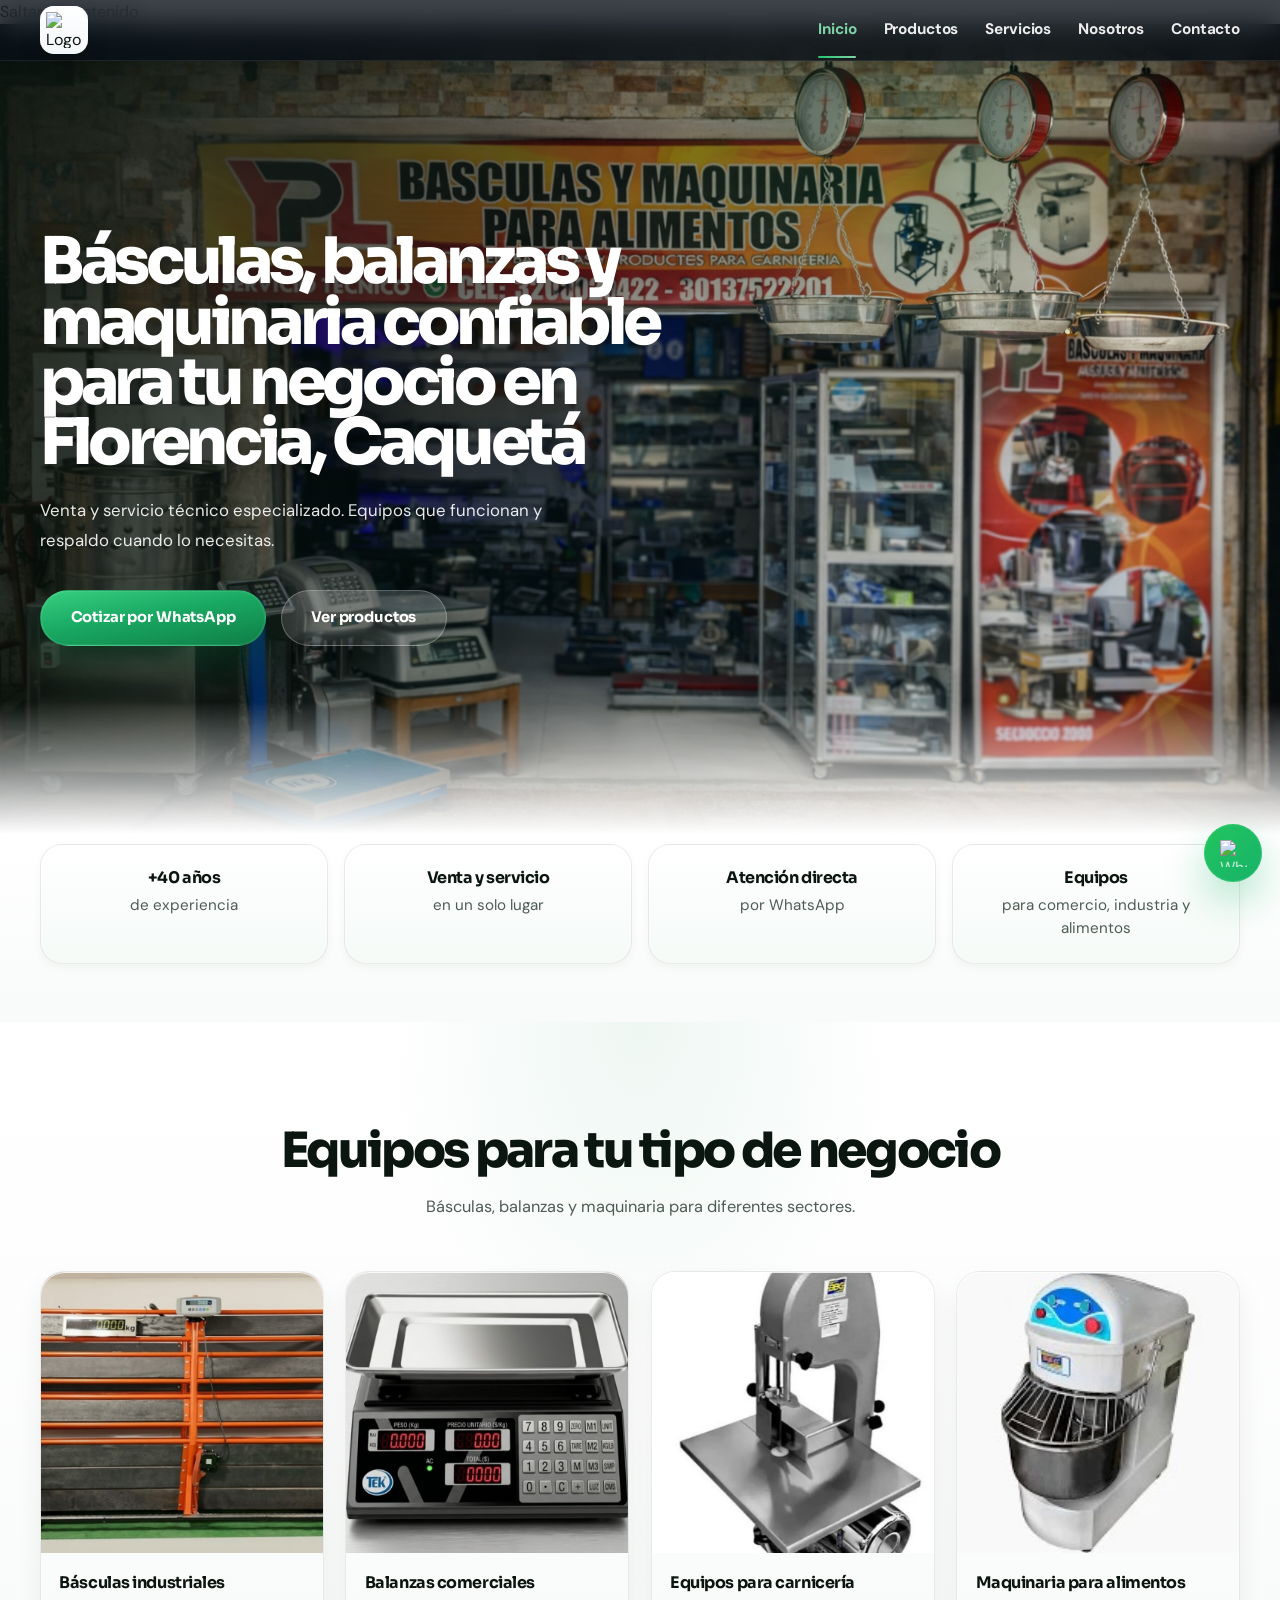
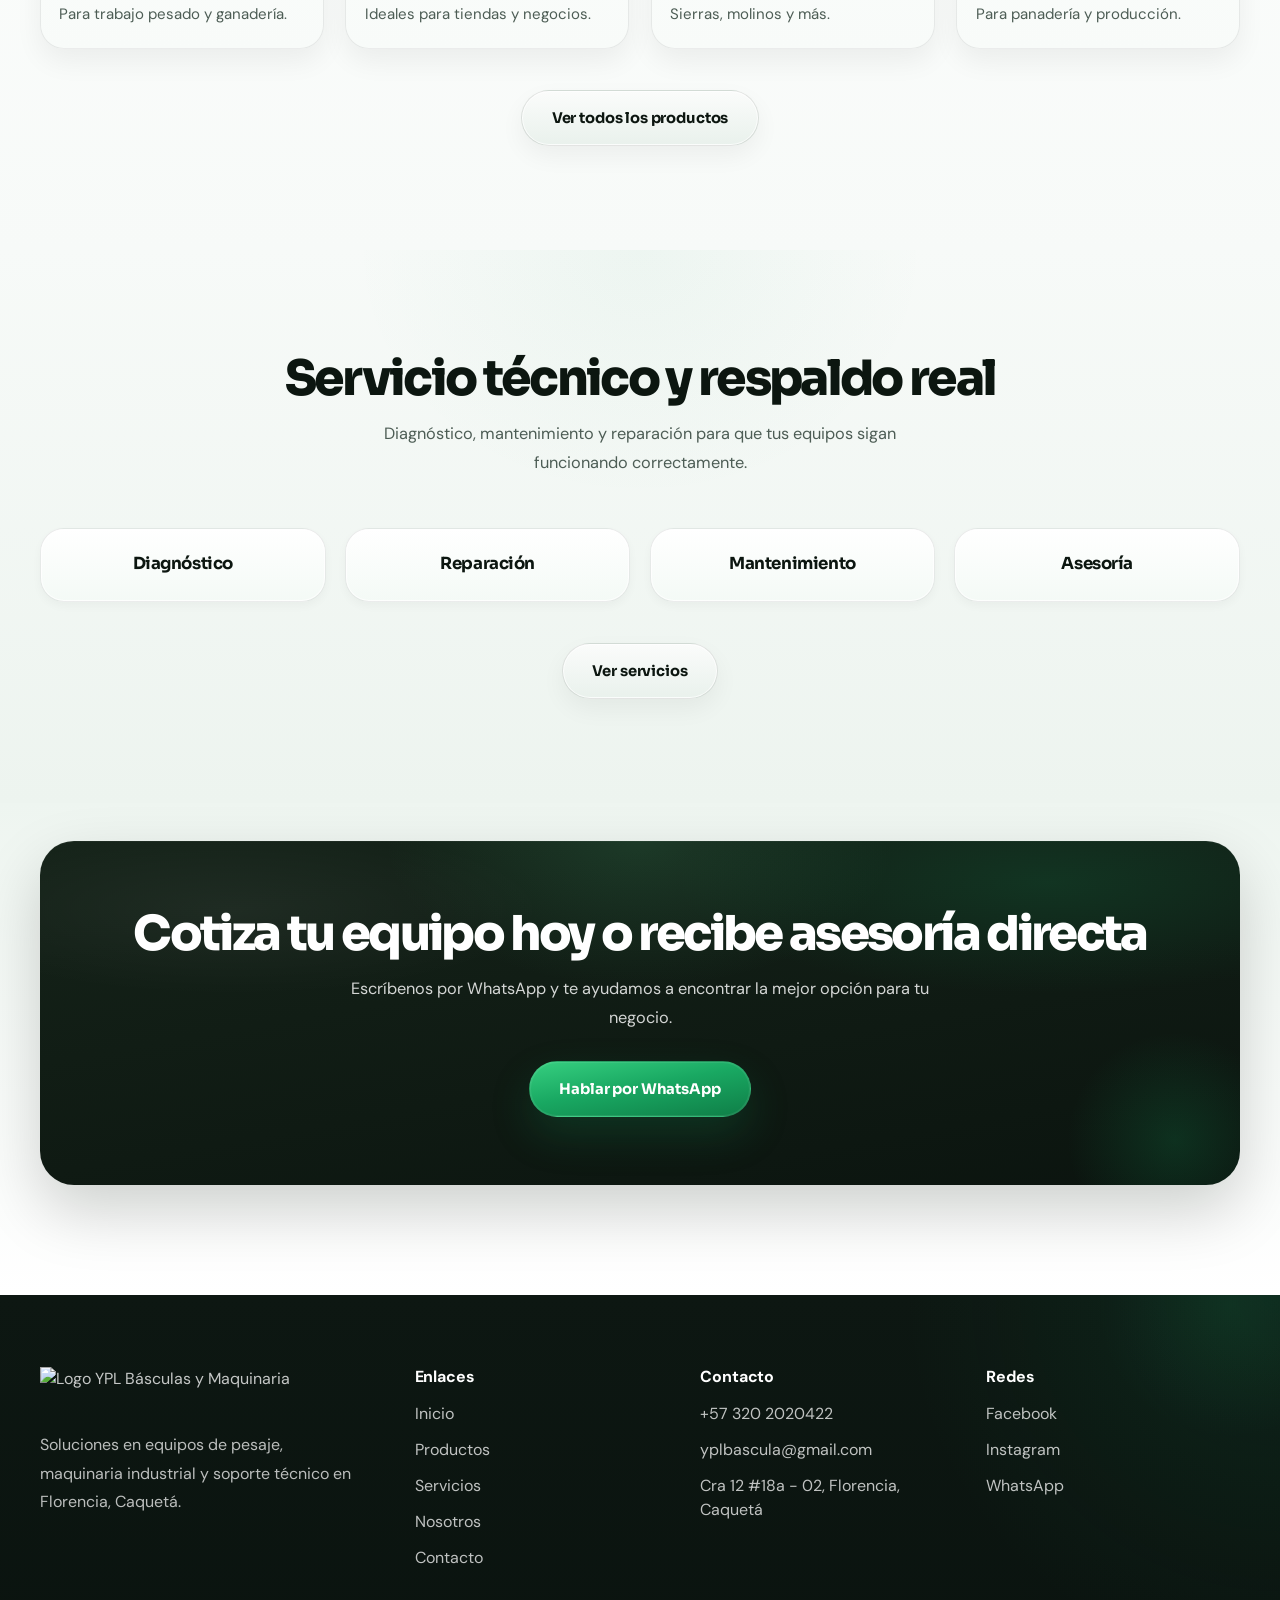
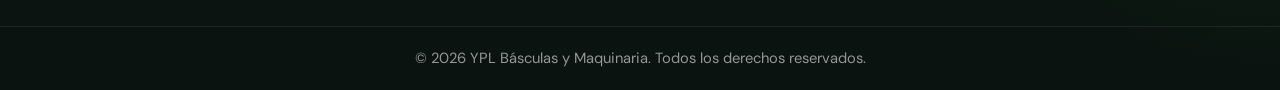
==== commit 248d4195: "finalizado" ====
--- a/index.html
+++ b/index.html
@@ -8,7 +8,8 @@
   <title>YPL Básculas y Maquinaria | Básculas, balanzas y maquinaria en Florencia, Caquetá</title>
 
   <meta name="description"
-    content="Venta, mantenimiento, reparación y soporte técnico de básculas, balanzas y maquinaria para comercio, industria y alimentos en Florencia, Caquetá. Más de 20 años de experiencia." />
+    content="Venta, mantenimiento, reparación y soporte técnico de básculas, balanzas y maquinaria para comercio, industria y alimentos en Florencia, Caquetá." />
+
   <meta name="theme-color" content="#081018" />
   <meta name="format-detection" content="telephone=no" />
   <meta name="robots" content="index, follow" />
@@ -30,6 +31,7 @@
 </head>
 
 <body>
+
   <a class="skip-link" href="#contenido-principal">Saltar al contenido</a>
 
   <div id="site-header" data-include="partials/header.html"></div>
@@ -42,90 +44,58 @@
 
       <div class="container">
         <div class="hero-content">
-          <p class="hero-kicker">YPL Básculas y Maquinaria · Más de 20 años de experiencia</p>
 
           <h1 id="hero-title">
-            Precisión para vender. <br />
-            Equipos que respaldan tu negocio.
+            Básculas, balanzas y maquinaria confiable <br />
+            para tu negocio en Florencia, Caquetá
           </h1>
 
           <p class="hero-description">
-            Venta de básculas, balanzas y maquinaria para alimentos con servicio técnico especializado en
-            Florencia, Caquetá. Te ayudamos a elegir el equipo correcto y te acompañamos con soporte,
-            mantenimiento y reparación.
+            Venta y servicio técnico especializado. Equipos que funcionan y respaldo cuando lo necesitas.
           </p>
 
           <div class="hero-actions">
             <a href="https://wa.me/573202020422?text=Hola%20YPL,%20quiero%20cotizar%20un%20equipo%20para%20mi%20negocio."
               target="_blank"
               rel="noopener noreferrer"
-              class="btn btn-primary"
-              aria-label="Cotizar ahora por WhatsApp con YPL">
-              Cotizar ahora por WhatsApp
+              class="btn btn-primary">
+              Cotizar por WhatsApp
             </a>
 
             <a href="productos/index.html" class="btn btn-secondary">
               Ver productos
             </a>
           </div>
-        </div>
-      </div>
-    </section>
-
-    <!-- DIFERENCIA -->
-    <section class="section trust-strip" aria-label="Razones para elegir YPL">
+
+        </div>
+      </div>
+    </section>
+
+    <!-- CONFIANZA -->
+    <section class="section trust-strip">
       <div class="container">
         <div class="trust-strip__grid">
-          <article class="trust-item">
-            <strong>+20 años</strong>
-            <span>asesorando negocios en Caquetá</span>
-          </article>
-
-          <article class="trust-item">
-            <strong>Venta y soporte</strong>
+
+          <article class="trust-item">
+            <strong>+40 años</strong>
+            <span>de experiencia</span>
+          </article>
+
+          <article class="trust-item">
+            <strong>Venta y servicio</strong>
             <span>en un solo lugar</span>
           </article>
 
           <article class="trust-item">
             <strong>Atención directa</strong>
-            <span>por WhatsApp y asesoría personalizada</span>
-          </article>
-
-          <article class="trust-item">
-            <strong>Respaldo técnico</strong>
+            <span>por WhatsApp</span>
+          </article>
+
+          <article class="trust-item">
+            <strong>Equipos</strong>
             <span>para comercio, industria y alimentos</span>
           </article>
-        </div>
-      </div>
-    </section>
-
-    <!-- DOLOR / SOLUCIÓN -->
-    <section class="section problems-section" aria-labelledby="problems-title">
-      <div class="container">
-        <div class="section-heading">
-          <span class="section-label">Soluciones</span>
-          <h2 id="problems-title">Equipos y soporte para que tu negocio no se detenga</h2>
-          <p>
-            Si tu báscula falla, tu balanza no marca bien o necesitas maquinaria confiable para trabajar mejor,
-            en YPL encuentras asesoría, equipos y servicio técnico especializado.
-          </p>
-        </div>
-
-        <div class="problems-grid">
-          <article class="problem-card">
-            <h3>¿Necesitas un equipo nuevo?</h3>
-            <p>Te orientamos para elegir la báscula, balanza o maquinaria adecuada según tu tipo de negocio.</p>
-          </article>
-
-          <article class="problem-card">
-            <h3>¿Tu equipo está fallando?</h3>
-            <p>Revisamos, diagnosticamos y damos soporte para ayudarte a recuperar operación y precisión.</p>
-          </article>
-
-          <article class="problem-card">
-            <h3>¿Buscas respaldo técnico?</h3>
-            <p>Mantenimiento, reparación y acompañamiento para que tu inversión siga funcionando bien.</p>
-          </article>
+
         </div>
       </div>
     </section>
@@ -133,185 +103,120 @@
     <!-- CATEGORÍAS -->
     <section class="section categories-section" aria-labelledby="categorias-title">
       <div class="container">
+
         <div class="section-heading">
-          <span class="section-label">Productos</span>
-          <h2 id="categorias-title">Categorías principales</h2>
-          <p>Soluciones para comercio, industria, carnicería, panadería y negocios de alimentos.</p>
+          <h2 id="categorias-title">Equipos para tu tipo de negocio</h2>
+          <p>Básculas, balanzas y maquinaria para diferentes sectores.</p>
         </div>
 
         <div class="categories-grid">
-          <article class="category-card">
-            <a href="productos/index.html#basculas" class="category-card__link">
-              <div class="category-card__image">
-                <img
-                  src="assets/img/productos/basculas-industriales-ganaderas/bascula-ganadera-full-electronica.jpg"
-                  alt="Básculas industriales y ganaderas"
-                  loading="lazy" />
-              </div>
-
-              <div class="category-card__content">
-                <span class="category-card__eyebrow">Pesaje</span>
-                <h3>Básculas industriales y ganaderas</h3>
-                <p>Para ganadería, carga pesada y trabajo exigente.</p>
-              </div>
-            </a>
-          </article>
-
-          <article class="category-card">
-            <a href="productos/index.html#balanzas" class="category-card__link">
-              <div class="category-card__image">
-                <img
-                  src="assets/img/productos/balanzas-pesaje-comercial/balanza-liquidadora-acero-inoxidable.jpg"
-                  alt="Balanzas comerciales"
-                  loading="lazy" />
-              </div>
-
-              <div class="category-card__content">
-                <span class="category-card__eyebrow">Comercio</span>
-                <h3>Balanzas comerciales</h3>
-                <p>Ideales para tiendas, negocios y punto de venta.</p>
-              </div>
-            </a>
-          </article>
-
-          <article class="category-card">
-            <a href="productos/index.html#carniceria" class="category-card__link">
-              <div class="category-card__image">
-                <img
-                  src="assets/img/productos/equipos-carniceria/sierra-sinfin-mesa-65.jpg"
-                  alt="Equipos para carnicería"
-                  loading="lazy" />
-              </div>
-
-              <div class="category-card__content">
-                <span class="category-card__eyebrow">Carnicería</span>
-                <h3>Equipos para carnicería</h3>
-                <p>Sierras, molinos y equipos para trabajo continuo.</p>
-              </div>
-            </a>
-          </article>
-
-          <article class="category-card">
-            <a href="productos/index.html#alimentos" class="category-card__link">
-              <div class="category-card__image">
-                <img
-                  src="assets/img/productos/maquinaria-alimentos-panaderia/amasadora-bbg-mas-20.jpg"
-                  alt="Maquinaria para alimentos"
-                  loading="lazy" />
-              </div>
-
-              <div class="category-card__content">
-                <span class="category-card__eyebrow">Alimentos</span>
-                <h3>Maquinaria para alimentos</h3>
-                <p>Opciones para panadería, cocina y producción de alimentos.</p>
-              </div>
-            </a>
-          </article>
+
+          <article class="category-card">
+            <a href="productos/index.html#basculas">
+              <img src="assets/img/productos/basculas-industriales-ganaderas/bascula-ganadera-full-electronica.jpg"
+                alt="Básculas industriales">
+              <h3>Básculas industriales</h3>
+              <p>Para trabajo pesado y ganadería.</p>
+            </a>
+          </article>
+
+          <article class="category-card">
+            <a href="productos/index.html#balanzas">
+              <img src="assets/img/productos/balanzas-pesaje-comercial/balanza-liquidadora-acero-inoxidable.jpg"
+                alt="Balanzas comerciales">
+              <h3>Balanzas comerciales</h3>
+              <p>Ideales para tiendas y negocios.</p>
+            </a>
+          </article>
+
+          <article class="category-card">
+            <a href="productos/index.html#carniceria">
+              <img src="assets/img/productos/equipos-carniceria/sierra-sinfin-mesa-65.jpg"
+                alt="Equipos para carnicería">
+              <h3>Equipos para carnicería</h3>
+              <p>Sierras, molinos y más.</p>
+            </a>
+          </article>
+
+          <article class="category-card">
+            <a href="productos/index.html#alimentos">
+              <img src="assets/img/productos/maquinaria-alimentos-panaderia/amasadora-bbg-mas-20.jpg"
+                alt="Maquinaria para alimentos">
+              <h3>Maquinaria para alimentos</h3>
+              <p>Para panadería y producción.</p>
+            </a>
+          </article>
+
         </div>
 
         <div class="section-cta-center">
-          <a href="productos/index.html" class="btn btn-secondary">
-            Ver todos los productos
-          </a>
-        </div>
-      </div>
-    </section>
-
-    <!-- SERVICIOS -->
-    <section class="section services-highlight" aria-labelledby="services-highlight-title">
-      <div class="container">
+          <a href="productos/index.html" class="btn btn-secondary">Ver todos los productos</a>
+        </div>
+
+      </div>
+    </section>
+
+    <!-- SERVICIO TÉCNICO -->
+    <section class="section services-highlight" aria-labelledby="services-title">
+      <div class="container">
+
         <div class="section-heading">
-          <span class="section-label">Servicio técnico</span>
-          <h2 id="services-highlight-title">Respaldo antes, durante y después de la compra</h2>
-          <p>
-            No solo vendemos equipos. También te acompañamos para que sigan funcionando con precisión y confianza.
-          </p>
+          <h2 id="services-title">Servicio técnico y respaldo real</h2>
+          <p>Diagnóstico, mantenimiento y reparación para que tus equipos sigan funcionando correctamente.</p>
         </div>
 
         <div class="services-highlight__grid">
+
           <article class="service-feature">
             <h3>Diagnóstico</h3>
-            <p>Revisión técnica para identificar fallas y necesidades del equipo.</p>
           </article>
 
           <article class="service-feature">
             <h3>Reparación</h3>
-            <p>Soporte para equipos que requieren ajuste, revisión o recuperación de funcionamiento.</p>
           </article>
 
           <article class="service-feature">
             <h3>Mantenimiento</h3>
-            <p>Atención preventiva para prolongar la vida útil de básculas, balanzas y maquinaria.</p>
           </article>
 
           <article class="service-feature">
             <h3>Asesoría</h3>
-            <p>Orientación para elegir la solución adecuada según el uso y el tipo de negocio.</p>
-          </article>
+          </article>
+
         </div>
 
         <div class="section-cta-center">
           <a href="servicios/index.html" class="btn btn-secondary">Ver servicios</a>
         </div>
-      </div>
-    </section>
-
-    <!-- RESPALDO -->
-    <section class="section support-section" aria-labelledby="support-title">
-      <div class="container">
-        <div class="support-block">
-          <span class="section-label">Experiencia</span>
-          <h2 id="support-title">Más de 20 años asesorando y respaldando negocios</h2>
-          <p>
-            Trabajamos con negocios que necesitan equipos confiables, buena atención y soporte técnico cuando realmente lo requieren.
-          </p>
-          <a href="nosotros/index.html" class="btn btn-secondary">Conocer más</a>
-        </div>
+
       </div>
     </section>
 
     <!-- CTA FINAL -->
     <section class="section cta-section" aria-labelledby="cta-title">
       <div class="container">
+
         <div class="cta-wrapper">
-          <span class="section-label">Cotización</span>
-          <h2 id="cta-title">Habla con un asesor y recibe atención directa</h2>
-          <p>
-            Cuéntanos qué tipo de equipo necesitas o qué problema tienes con tu báscula, balanza o maquinaria.
-            Te orientamos por WhatsApp de forma rápida y personalizada.
-          </p>
-
-          <a href="https://wa.me/573202020422?text=Hola%20YPL,%20quiero%20m%C3%A1s%20informaci%C3%B3n%20sobre%20sus%20equipos%20y%20servicios."
+          <h2 id="cta-title">Cotiza tu equipo hoy o recibe asesoría directa</h2>
+          <p>Escríbenos por WhatsApp y te ayudamos a encontrar la mejor opción para tu negocio.</p>
+
+          <a href="https://wa.me/573202020422"
             target="_blank"
             rel="noopener noreferrer"
-            class="btn btn-primary"
-            aria-label="Hablar por WhatsApp con YPL Básculas y Maquinaria">
+            class="btn btn-primary">
             Hablar por WhatsApp
           </a>
         </div>
-      </div>
-    </section>
+
+      </div>
+    </section>
+
   </main>
 
   <div id="site-footer" data-include="partials/footer.html"></div>
-
-  <script type="application/ld+json">
-    {
-      "@context": "https://schema.org",
-      "@type": "LocalBusiness",
-      "name": "YPL Básculas y Maquinaria",
-      "description": "Venta, mantenimiento, reparación y soporte técnico de básculas, balanzas y maquinaria en Florencia y Caquetá.",
-      "areaServed": [
-        "Florencia, Caquetá",
-        "Caquetá"
-      ],
-      "telephone": "+57 320 202 0422",
-      "image": "assets/img/hero/bg-hero.jpg"
-    }
-  </script>
 
   <script src="assets/js/includes.js"></script>
   <script src="assets/js/main.js"></script>
+
 </body>
-
 </html>
--- a/assets/css/global/components.css
+++ b/assets/css/global/components.css
@@ -1,35 +1,6 @@
 /* =========================================
    COMPONENTS | HEADER · NAV · FOOTER · FLOAT
 ========================================= */
-
-:root {
-  --ui-dark: #081018;
-  --ui-dark-strong: rgba(8, 16, 24, 0.94);
-  --ui-dark-soft: rgba(8, 16, 24, 0.78);
-
-  --ui-white: #ffffff;
-  --ui-white-soft: rgba(255, 255, 255, 0.76);
-  --ui-white-muted: rgba(255, 255, 255, 0.56);
-
-  --ui-line: rgba(255, 255, 255, 0.08);
-  --ui-line-strong: rgba(255, 255, 255, 0.12);
-
-  --ui-accent: #22c56e;
-  --ui-accent-soft: #7fd4a7;
-  --ui-accent-strong: #17b26a;
-
-  --ui-shadow-xs: 0 6px 18px rgba(0, 0, 0, 0.08);
-  --ui-shadow-sm: 0 12px 28px rgba(0, 0, 0, 0.14);
-  --ui-shadow-md: 0 18px 40px rgba(0, 0, 0, 0.22);
-  --ui-shadow-lg: 0 26px 60px rgba(0, 0, 0, 0.28);
-
-  --ui-radius-sm: 14px;
-  --ui-radius-md: 18px;
-  --ui-radius-lg: 26px;
-
-  --ui-transition-fast: 0.22s cubic-bezier(0.22, 1, 0.36, 1);
-  --ui-transition: 0.3s cubic-bezier(0.22, 1, 0.36, 1);
-}
 
 /* =========================================
    HEADER GLOBAL
@@ -41,19 +12,19 @@
   left: 0;
   width: 100%;
   z-index: 1200;
-  background: var(--ui-dark-soft);
+  background: rgba(8, 16, 24, 0.78);
   backdrop-filter: blur(14px);
   -webkit-backdrop-filter: blur(14px);
-  border-bottom: 1px solid var(--ui-line);
-  transition:
-    background-color var(--ui-transition),
-    border-color var(--ui-transition),
-    box-shadow var(--ui-transition),
-    transform var(--ui-transition);
+  border-bottom: 1px solid rgba(255, 255, 255, 0.08);
+  transition:
+    background-color 0.28s ease,
+    border-color 0.28s ease,
+    box-shadow 0.28s ease,
+    transform 0.28s ease;
 }
 
 .site-header.scrolled {
-  background: var(--ui-dark-strong);
+  background: rgba(8, 16, 24, 0.94);
   border-bottom-color: rgba(255, 255, 255, 0.1);
   box-shadow: 0 14px 36px rgba(0, 0, 0, 0.22);
 }
@@ -63,7 +34,7 @@
   align-items: center;
   justify-content: space-between;
   gap: 1.5rem;
-  min-height: 78px;
+  min-height: 60px;
 }
 
 /* =========================================
@@ -86,11 +57,10 @@
   box-shadow:
     0 8px 22px rgba(0, 0, 0, 0.16),
     inset 0 1px 0 rgba(255, 255, 255, 0.72);
+  transition:
+    transform 0.25s ease,
+    box-shadow 0.25s ease;
   overflow: hidden;
-  transition:
-    transform var(--ui-transition-fast),
-    box-shadow var(--ui-transition-fast),
-    filter var(--ui-transition-fast);
 }
 
 .logo:hover .logo-box {
@@ -98,7 +68,6 @@
   box-shadow:
     0 12px 28px rgba(0, 0, 0, 0.2),
     inset 0 1px 0 rgba(255, 255, 255, 0.8);
-  filter: saturate(1.03);
 }
 
 .logo-box img {
@@ -136,17 +105,16 @@
   font-weight: 700;
   letter-spacing: -0.01em;
   transition:
-    color var(--ui-transition-fast),
-    opacity var(--ui-transition-fast),
-    transform var(--ui-transition-fast);
+    color 0.25s ease,
+    opacity 0.25s ease;
 }
 
 .main-nav a:hover {
-  color: var(--ui-accent-soft);
+  color: #7fd4a7;
 }
 
 .main-nav a.active {
-  color: var(--ui-accent-soft);
+  color: #7fd4a7;
 }
 
 .main-nav a::after {
@@ -157,13 +125,13 @@
   width: 100%;
   height: 2px;
   border-radius: 999px;
-  background: linear-gradient(90deg, var(--ui-accent) 0%, var(--ui-accent-soft) 100%);
+  background: linear-gradient(90deg, #22c56e 0%, #7fd4a7 100%);
   transform: scaleX(0);
   transform-origin: left;
   opacity: 0;
   transition:
-    transform var(--ui-transition-fast),
-    opacity var(--ui-transition-fast);
+    transform 0.25s ease,
+    opacity 0.25s ease;
 }
 
 .main-nav a:hover::after,
@@ -189,16 +157,14 @@
   flex-direction: column;
   gap: 5px;
   transition:
-    background-color var(--ui-transition-fast),
-    border-color var(--ui-transition-fast),
-    transform var(--ui-transition-fast),
-    box-shadow var(--ui-transition-fast);
+    background-color 0.25s ease,
+    border-color 0.25s ease,
+    transform 0.25s ease;
 }
 
 .menu-toggle:hover {
   background: rgba(255, 255, 255, 0.12);
   border-color: rgba(255, 255, 255, 0.14);
-  box-shadow: 0 10px 24px rgba(0, 0, 0, 0.16);
 }
 
 .menu-toggle span {
@@ -283,53 +249,13 @@
   color: rgba(255, 255, 255, 0.74);
   text-decoration: none;
   transition:
-    color var(--ui-transition-fast),
-    opacity var(--ui-transition-fast),
-    transform var(--ui-transition-fast);
+    color 0.25s ease,
+    opacity 0.25s ease,
+    transform 0.25s ease;
 }
 
 .site-footer a:hover {
-  color: var(--ui-accent-soft);
-}
-
-.footer-links a,
-.footer-contact a {
-  display: inline-flex;
-  align-items: center;
-  line-height: 1.6;
-}
-
-/* redes con icono + nombre */
-.social-link {
-  display: inline-flex;
-  align-items: center;
-  gap: 0.72rem;
-  line-height: 1.45;
-}
-
-.social-icon {
-  width: 18px;
-  height: 18px;
-  display: inline-flex;
-  align-items: center;
-  justify-content: center;
-  flex-shrink: 0;
-  color: rgba(255, 255, 255, 0.82);
-  transition:
-    color var(--ui-transition-fast),
-    transform var(--ui-transition-fast);
-}
-
-.social-icon svg {
-  width: 18px;
-  height: 18px;
-  display: block;
-  fill: currentColor;
-}
-
-.social-link:hover .social-icon {
-  color: var(--ui-accent-soft);
-  transform: translateY(-1px);
+  color: #7fd4a7;
 }
 
 .footer-bottom {
@@ -366,8 +292,8 @@
     0 18px 40px rgba(23, 178, 106, 0.32),
     0 0 0 1px rgba(255, 255, 255, 0.14) inset;
   transition:
-    transform var(--ui-transition-fast),
-    box-shadow var(--ui-transition-fast);
+    transform 0.25s ease,
+    box-shadow 0.25s ease;
 }
 
 .whatsapp-float:hover {
@@ -395,12 +321,10 @@
     transform: scale(1);
     opacity: 0.7;
   }
-
   70% {
     transform: scale(1.42);
     opacity: 0;
   }
-
   100% {
     transform: scale(1.42);
     opacity: 0;
@@ -416,7 +340,7 @@
 .menu-toggle:focus-visible,
 .site-footer a:focus-visible,
 .whatsapp-float:focus-visible {
-  outline: 2px solid var(--ui-accent-soft);
+  outline: 2px solid #7fd4a7;
   outline-offset: 4px;
 }
 
@@ -468,7 +392,7 @@
 
 @media (max-width: 640px) {
   .header-container {
-    min-height: 72px;
+    min-height: 60px;
   }
 
   .logo-box {
--- a/assets/css/pages/home.css
+++ b/assets/css/pages/home.css
@@ -11,41 +11,41 @@
 :root {
   --home-bg: #ffffff;
   --home-surface: #ffffff;
-  --home-surface-soft: #f5f9f6;
-  --home-surface-soft-2: #eaf2ec;
-
-  --home-text: #0e1a13;
-  --home-text-soft: #445850;
-  --home-text-muted: #6b7d72;
-
-  --home-border: rgba(14, 26, 19, 0.07);
-  --home-border-strong: rgba(14, 26, 19, 0.13);
+  --home-surface-soft: #f7faf8;
+  --home-surface-soft-2: #eef4f0;
+  --home-surface-soft-3: #e8f0eb;
+
+  --home-text: #0c1610;
+  --home-text-soft: #4d5d55;
+  --home-text-muted: #738078;
+
+  --home-border: rgba(12, 22, 16, 0.08);
+  --home-border-strong: rgba(12, 22, 16, 0.14);
 
   --home-accent: #149155;
-  --home-accent-strong: #0e7343;
-  --home-accent-bright: #2ec876;
-  --home-accent-soft: rgba(20, 145, 85, 0.07);
-  --home-accent-glow: rgba(20, 145, 85, 0.16);
-
-  --home-shadow-xs: 0 4px 12px rgba(10, 20, 14, 0.04);
-  --home-shadow-sm: 0 10px 28px rgba(10, 20, 14, 0.06);
-  --home-shadow-md: 0 22px 50px rgba(10, 20, 14, 0.09);
-  --home-shadow-lg: 0 32px 72px rgba(10, 20, 14, 0.12);
-  --home-shadow-xl: 0 42px 94px rgba(10, 20, 14, 0.15);
-  --home-shadow-accent: 0 18px 42px rgba(20, 145, 85, 0.22);
+  --home-accent-strong: #0f7745;
+  --home-accent-bright: #36d182;
+  --home-accent-soft: rgba(20, 145, 85, 0.08);
+  --home-accent-soft-2: rgba(20, 145, 85, 0.14);
+
+  --home-shadow-xs: 0 4px 10px rgba(8, 18, 12, 0.035);
+  --home-shadow-sm: 0 12px 28px rgba(8, 18, 12, 0.06);
+  --home-shadow-md: 0 22px 48px rgba(8, 18, 12, 0.085);
+  --home-shadow-lg: 0 34px 72px rgba(8, 18, 12, 0.12);
+  --home-shadow-xl: 0 46px 96px rgba(8, 18, 12, 0.15);
+  --home-shadow-accent: 0 18px 40px rgba(20, 145, 85, 0.22);
 
   --home-radius-sm: 16px;
   --home-radius-md: 24px;
-  --home-radius-lg: 32px;
-  --home-radius-xl: 42px;
-
-  --home-max-text: 700px;
+  --home-radius-lg: 34px;
+  --home-radius-xl: 44px;
+
+  --home-max-text: 760px;
   --home-max-wide: 1200px;
 
-  --home-transition-fast: 0.2s cubic-bezier(0.22, 1, 0.36, 1);
-  --home-transition: 0.32s cubic-bezier(0.22, 1, 0.36, 1);
-  --home-transition-slow: 0.52s cubic-bezier(0.22, 1, 0.36, 1);
-  --home-transition-ultra: 0.82s cubic-bezier(0.22, 1, 0.36, 1);
+  --home-transition-fast: 0.18s cubic-bezier(0.22, 1, 0.36, 1);
+  --home-transition: 0.3s cubic-bezier(0.22, 1, 0.36, 1);
+  --home-transition-slow: 0.5s cubic-bezier(0.22, 1, 0.36, 1);
 
   --font-display: 'Sora', system-ui, sans-serif;
   --font-body: 'DM Sans', system-ui, sans-serif;
@@ -58,7 +58,7 @@
 @keyframes fadeUpSoft {
   from {
     opacity: 0;
-    transform: translate3d(0, 28px, 0);
+    transform: translate3d(0, 22px, 0);
   }
   to {
     opacity: 1;
@@ -66,44 +66,33 @@
   }
 }
 
-@keyframes fadeInSoft {
-  from { opacity: 0; }
-  to   { opacity: 1; }
-}
-
 @keyframes heroGlowFloat {
-  0%, 100% { transform: translate3d(0, 0, 0) scale(1); opacity: 0.9; }
-  50% { transform: translate3d(0, -14px, 0) scale(1.03); opacity: 1; }
-}
-
-@keyframes heroImageDrift {
-  0%, 100% { transform: scale(1.02) translate3d(0, 0, 0); }
-  50% { transform: scale(1.05) translate3d(0, -8px, 0); }
-}
-
-@keyframes cardGlowPulse {
-  0%, 100% { opacity: 0.14; }
-  50% { opacity: 0.32; }
+  0%, 100% {
+    transform: translate3d(0, 0, 0) scale(1);
+    opacity: 0.92;
+  }
+  50% {
+    transform: translate3d(0, -10px, 0) scale(1.018);
+    opacity: 1;
+  }
 }
 
 @keyframes buttonSheen {
-  0%   { transform: translateX(-170%) skewX(-18deg); }
-  100% { transform: translateX(260%) skewX(-18deg); }
+  0% {
+    transform: translateX(-170%) skewX(-18deg);
+  }
+  100% {
+    transform: translateX(260%) skewX(-18deg);
+  }
 }
 
 @keyframes ctaOrb {
-  0%, 100% { transform: translate3d(0, 0, 0) scale(1); }
-  50% { transform: translate3d(-12px, -14px, 0) scale(1.05); }
-}
-
-@keyframes labelLineGrow {
-  from { transform: scaleX(0); opacity: 0; }
-  to   { transform: scaleX(1); opacity: 0.45; }
-}
-
-@keyframes kickerReveal {
-  from { opacity: 0; letter-spacing: 0.24em; }
-  to   { opacity: 1; letter-spacing: 0.12em; }
+  0%, 100% {
+    transform: translate3d(0, 0, 0) scale(1);
+  }
+  50% {
+    transform: translate3d(-10px, -12px, 0) scale(1.04);
+  }
 }
 
 /* =========================
@@ -118,6 +107,8 @@
   font-family: var(--font-body);
   -webkit-font-smoothing: antialiased;
   -moz-osx-font-smoothing: grayscale;
+  color: var(--home-text);
+  background: var(--home-bg);
 }
 
 main {
@@ -126,7 +117,7 @@
 
 .section {
   position: relative;
-  padding: 100px 0;
+  padding: 104px 0;
 }
 
 .container {
@@ -134,41 +125,9 @@
   margin-inline: auto;
 }
 
-/* =========================
-   ETIQUETA DE SECCIÓN
-========================= */
-
-.section-label {
-  display: inline-flex;
-  align-items: center;
-  gap: 0.7rem;
-  margin-bottom: 1rem;
-  font-family: var(--font-display);
-  font-size: 0.7rem;
-  font-weight: 700;
-  letter-spacing: 0.16em;
-  text-transform: uppercase;
-  color: var(--home-text-muted);
-}
-
-.section-label::before {
-  content: "";
-  display: block;
-  width: 28px;
-  height: 1.5px;
-  background: currentColor;
-  border-radius: 2px;
-  animation: labelLineGrow 0.7s cubic-bezier(0.22, 1, 0.36, 1) both;
-  transform-origin: left center;
-}
-
-/* =========================
-   ENCABEZADO DE SECCIÓN
-========================= */
-
 .section-heading {
   max-width: var(--home-max-text);
-  margin: 0 auto 3.2rem;
+  margin: 0 auto 3.1rem;
   text-align: center;
 }
 
@@ -176,82 +135,79 @@
   margin: 0;
   font-family: var(--font-display);
   color: var(--home-text);
-  font-size: clamp(2rem, 3.8vw, 3.2rem);
+  font-size: clamp(2.05rem, 3.8vw, 3.15rem);
   line-height: 1.03;
   font-weight: 800;
-  letter-spacing: -0.05em;
+  letter-spacing: -0.055em;
   text-wrap: balance;
 }
 
 .section-heading p {
-  margin: 1.1rem auto 0;
-  max-width: 36rem;
-  font-family: var(--font-body);
+  margin: 1rem auto 0;
+  max-width: 37rem;
   color: var(--home-text-soft);
-  font-size: 1.03rem;
-  line-height: 1.78;
+  font-size: 1.02rem;
+  line-height: 1.74;
 }
 
 .section-cta-center {
   display: flex;
   justify-content: center;
-  margin-top: 2.4rem;
-}
-
-/* =========================
-   FOCUS GLOBAL DEL HOME
+  margin-top: 2.6rem;
+}
+
+/* =========================
+   FOCUS
 ========================= */
 
 .hero .btn:focus-visible,
 .section-cta-center .btn:focus-visible,
-.support-block .btn:focus-visible,
-.category-card__link:focus-visible,
+.category-card a:focus-visible,
 .cta-wrapper .btn:focus-visible {
   outline: 2.5px solid var(--home-accent);
   outline-offset: 4px;
-  border-radius: 999px;
-}
-
-/* =========================
-   BOTONES DEL HOME
+}
+
+.category-card a:focus-visible {
+  border-radius: var(--home-radius-md);
+}
+
+/* =========================
+   BOTONES
 ========================= */
 
 .hero .btn,
 .section-cta-center .btn,
-.support-block .btn,
 .cta-wrapper .btn {
   position: relative;
   display: inline-flex;
   align-items: center;
   justify-content: center;
-  gap: 0.5rem;
-  min-height: 54px;
-  padding: 0 1.75rem;
+  min-height: 56px;
+  padding: 0 1.85rem;
   border-radius: 999px;
   font-family: var(--font-display);
-  font-size: 0.9rem;
+  font-size: 0.92rem;
   font-weight: 700;
   letter-spacing: -0.01em;
+  text-decoration: none;
   overflow: hidden;
-  transform: translateZ(0);
-  will-change: transform, box-shadow;
   transition:
     transform var(--home-transition),
     background-color var(--home-transition),
     border-color var(--home-transition),
     box-shadow var(--home-transition),
     color var(--home-transition),
-    filter var(--home-transition);
+    opacity var(--home-transition);
 }
 
 .hero .btn::before,
 .section-cta-center .btn::before,
-.support-block .btn::before,
 .cta-wrapper .btn::before {
   content: "";
   position: absolute;
   inset: 0;
-  background: radial-gradient(ellipse at top, rgba(255,255,255,0.14), transparent 55%);
+  background: radial-gradient(ellipse at top, rgba(255,255,255,0.16), transparent 55%);
   opacity: 0;
   pointer-events: none;
   transition: opacity var(--home-transition);
@@ -259,7 +215,6 @@
 
 .hero .btn::after,
 .section-cta-center .btn::after,
-.support-block .btn::after,
 .cta-wrapper .btn::after {
   content: "";
   position: absolute;
@@ -280,21 +235,18 @@
 
 .hero .btn:hover,
 .section-cta-center .btn:hover,
-.support-block .btn:hover,
 .cta-wrapper .btn:hover {
-  transform: translateY(-3px) scale(1.012);
+  transform: translateY(-3px);
 }
 
 .hero .btn:hover::before,
 .section-cta-center .btn:hover::before,
-.support-block .btn:hover::before,
 .cta-wrapper .btn:hover::before {
   opacity: 1;
 }
 
 .hero .btn:hover::after,
 .section-cta-center .btn:hover::after,
-.support-block .btn:hover::after,
 .cta-wrapper .btn:hover::after {
   opacity: 1;
   animation: buttonSheen 0.9s ease;
@@ -302,16 +254,15 @@
 
 .hero .btn:active,
 .section-cta-center .btn:active,
-.support-block .btn:active,
 .cta-wrapper .btn:active {
-  transform: translateY(0) scale(0.982);
+  transform: translateY(0) scale(0.985);
 }
 
 .hero .btn-primary,
 .cta-wrapper .btn-primary {
   color: #ffffff;
-  background: linear-gradient(170deg, #32c97a 0%, #17a35c 44%, #0e7a43 100%);
-  border: 1px solid rgba(255,255,255,0.1);
+  background: linear-gradient(170deg, #36cf80 0%, #19a862 46%, #0f7e47 100%);
+  border: 1px solid rgba(255,255,255,0.08);
   box-shadow:
     var(--home-shadow-accent),
     0 0 0 1px rgba(255,255,255,0.08) inset;
@@ -319,45 +270,40 @@
 
 .hero .btn-primary:hover,
 .cta-wrapper .btn-primary:hover {
-  background: linear-gradient(170deg, #3ad684 0%, #1aaf64 44%, #0e8048 100%);
   box-shadow:
-    0 22px 46px rgba(20, 145, 85, 0.28),
-    0 0 22px rgba(20, 145, 85, 0.16),
+    0 24px 50px rgba(20, 145, 85, 0.28),
+    0 0 22px rgba(20, 145, 85, 0.13),
     0 0 0 1px rgba(255,255,255,0.1) inset;
 }
 
 .hero .btn-secondary {
   color: #ffffff;
-  background: linear-gradient(180deg, rgba(255,255,255,0.16) 0%, rgba(255,255,255,0.08) 100%);
+  background: linear-gradient(180deg, rgba(255,255,255,0.17) 0%, rgba(255,255,255,0.09) 100%);
   border: 1px solid rgba(255,255,255,0.26);
-  box-shadow: 0 8px 22px rgba(0,0,0,0.1);
+  box-shadow: 0 8px 22px rgba(0, 0, 0, 0.14);
   backdrop-filter: blur(14px);
   -webkit-backdrop-filter: blur(14px);
 }
 
 .hero .btn-secondary:hover {
-  background: linear-gradient(180deg, rgba(255,255,255,0.22) 0%, rgba(255,255,255,0.13) 100%);
-  border-color: rgba(255,255,255,0.36);
-  box-shadow: 0 14px 28px rgba(0,0,0,0.13);
-}
-
-.section-cta-center .btn,
-.support-block .btn {
+  background: linear-gradient(180deg, rgba(255,255,255,0.24) 0%, rgba(255,255,255,0.14) 100%);
+  border-color: rgba(255,255,255,0.38);
+}
+
+.section-cta-center .btn {
   color: var(--home-text);
-  font-weight: 600;
-  background: linear-gradient(180deg, #ffffff 0%, #f6faf7 100%);
-  border: 1px solid var(--home-border);
+  background: linear-gradient(180deg, #fbfcfb 0%, #e9f1ec 100%);
+  border: 1px solid rgba(12, 22, 16, 0.1);
   box-shadow:
-    var(--home-shadow-xs),
-    0 0 0 1px rgba(255,255,255,0.8) inset;
-}
-
-.section-cta-center .btn:hover,
-.support-block .btn:hover {
-  border-color: rgba(20, 145, 85, 0.18);
+    0 10px 24px rgba(8, 18, 12, 0.05),
+    0 0 0 1px rgba(255,255,255,0.78) inset;
+}
+
+.section-cta-center .btn:hover {
+  border-color: rgba(20, 145, 85, 0.2);
   box-shadow:
-    var(--home-shadow-sm),
-    0 0 0 1px rgba(255,255,255,0.85) inset;
+    0 16px 34px rgba(8, 18, 12, 0.08),
+    0 0 0 1px rgba(255,255,255,0.82) inset;
 }
 
 /* =========================
@@ -374,11 +320,11 @@
   background:
     linear-gradient(
       100deg,
-      rgba(6, 18, 11, 0.82) 0%,
-      rgba(6, 18, 11, 0.62) 22%,
-      rgba(6, 18, 11, 0.3) 50%,
-      rgba(6, 18, 11, 0.1) 76%,
-      rgba(6, 18, 11, 0.0) 100%
+      rgba(5, 16, 10, 0.86) 0%,
+      rgba(5, 16, 10, 0.66) 22%,
+      rgba(5, 16, 10, 0.34) 50%,
+      rgba(5, 16, 10, 0.1) 76%,
+      rgba(5, 16, 10, 0) 100%
     ),
     url("../../img/hero/bg-hero.jpg") center center / cover no-repeat;
 }
@@ -388,9 +334,9 @@
   position: absolute;
   inset: 0;
   background:
-    radial-gradient(ellipse at 14% 18%, rgba(255,255,255,0.07), transparent 22%),
-    radial-gradient(ellipse at 70% 15%, rgba(20, 145, 85, 0.16), transparent 24%),
-    linear-gradient(180deg, rgba(0,0,0,0.01) 0%, rgba(0,0,0,0.1) 100%);
+    radial-gradient(ellipse at 14% 18%, rgba(255,255,255,0.05), transparent 22%),
+    radial-gradient(ellipse at 72% 16%, rgba(20, 145, 85, 0.16), transparent 24%),
+    linear-gradient(180deg, rgba(0,0,0,0.02) 0%, rgba(0,0,0,0.12) 100%);
   pointer-events: none;
   z-index: 0;
   animation: heroGlowFloat 9s ease-in-out infinite;
@@ -400,7 +346,7 @@
   content: "";
   position: absolute;
   inset: auto 0 0;
-  height: 110px;
+  height: 132px;
   background: linear-gradient(180deg, rgba(255,255,255,0) 0%, #ffffff 100%);
   pointer-events: none;
   z-index: 1;
@@ -410,7 +356,6 @@
   position: absolute;
   inset: 0;
   pointer-events: none;
-  animation: heroImageDrift 16s ease-in-out infinite;
 }
 
 .hero .container {
@@ -419,60 +364,32 @@
 }
 
 .hero-content {
-  max-width: 640px;
-  padding: 152px 0 116px;
-}
-
-.hero-kicker      { opacity: 0; animation: kickerReveal 1.1s cubic-bezier(0.22,1,0.36,1) 0.05s forwards; }
-.hero h1          { opacity: 0; animation: fadeUpSoft 1s cubic-bezier(0.22,1,0.36,1) 0.16s forwards; }
-.hero-description { opacity: 0; animation: fadeUpSoft 1s cubic-bezier(0.22,1,0.36,1) 0.28s forwards; }
-.hero-actions     { opacity: 0; animation: fadeUpSoft 1s cubic-bezier(0.22,1,0.36,1) 0.40s forwards; }
-
-.hero-kicker {
-  display: inline-flex;
-  align-items: center;
-  gap: 0.6rem;
-  margin: 0 0 1.1rem;
-  color: rgba(255,255,255,0.88);
-  font-family: var(--font-display);
-  font-size: 0.72rem;
-  font-weight: 700;
-  letter-spacing: 0.12em;
-  text-transform: uppercase;
-  line-height: 1.5;
-}
-
-.hero-kicker::before {
-  content: "";
-  display: block;
-  width: 20px;
-  height: 1.5px;
-  background: var(--home-accent-bright);
-  border-radius: 2px;
-  flex-shrink: 0;
+  max-width: 730px;
+  padding: 152px 0 132px;
 }
 
 .hero h1 {
   margin: 0;
-  max-width: 11ch;
+  max-width: 13ch;
+  opacity: 0;
+  animation: fadeUpSoft 0.95s cubic-bezier(0.22, 1, 0.36, 1) 0.12s forwards;
   font-family: var(--font-display);
   color: #ffffff;
-  font-size: clamp(2.9rem, 5vw, 4.8rem);
-  line-height: 0.96;
+  font-size: clamp(3rem, 5vw, 5.05rem);
+  line-height: 0.94;
   font-weight: 800;
-  letter-spacing: -0.06em;
+  letter-spacing: -0.068em;
   text-wrap: balance;
-  text-shadow:
-    0 8px 24px rgba(0,0,0,0.16),
-    0 0 14px rgba(20,145,85,0.06);
+  text-shadow: 0 12px 30px rgba(0,0,0,0.24);
 }
 
 .hero-description {
-  margin: 1.3rem 0 0;
-  max-width: 36rem;
-  font-family: var(--font-body);
-  color: rgba(255,255,255,0.88);
-  font-size: 1.04rem;
+  margin: 1.35rem 0 0;
+  max-width: 35rem;
+  opacity: 0;
+  animation: fadeUpSoft 0.95s cubic-bezier(0.22, 1, 0.36, 1) 0.24s forwards;
+  color: rgba(255,255,255,0.9);
+  font-size: 1.05rem;
   line-height: 1.8;
 }
 
@@ -480,7 +397,9 @@
   display: flex;
   flex-wrap: wrap;
   gap: 0.9rem;
-  margin-top: 2.1rem;
+  margin-top: 2.15rem;
+  opacity: 0;
+  animation: fadeUpSoft 0.95s cubic-bezier(0.22, 1, 0.36, 1) 0.36s forwards;
 }
 
 /* =========================
@@ -488,8 +407,8 @@
 ========================= */
 
 .trust-strip {
-  padding-top: 28px;
-  padding-bottom: 52px;
+  padding-top: 10px;
+  padding-bottom: 58px;
   background:
     linear-gradient(180deg, #ffffff 0%, #f8fbf9 100%);
 }
@@ -502,30 +421,41 @@
 
 .trust-item {
   position: relative;
-  padding: 1.35rem 1.2rem;
+  padding: 1.45rem 1.25rem;
   border-radius: 22px;
-  background: linear-gradient(180deg, #ffffff 0%, #f6faf7 100%);
+  background: linear-gradient(180deg, #ffffff 0%, #f5faf7 100%);
   border: 1px solid var(--home-border);
   box-shadow: var(--home-shadow-xs);
   text-align: center;
   transition:
     transform var(--home-transition),
     box-shadow var(--home-transition),
-    border-color var(--home-transition);
+    border-color var(--home-transition),
+    background-color var(--home-transition);
+}
+
+.trust-item::after {
+  content: "";
+  position: absolute;
+  inset: 0;
+  border-radius: inherit;
+  box-shadow: 0 1px 0 rgba(255,255,255,0.75) inset;
+  pointer-events: none;
 }
 
 .trust-item:hover {
   transform: translateY(-6px);
-  border-color: rgba(20, 145, 85, 0.16);
+  border-color: rgba(20, 145, 85, 0.15);
   box-shadow: var(--home-shadow-sm);
+  background: linear-gradient(180deg, #ffffff 0%, #f2f8f4 100%);
 }
 
 .trust-item strong {
   display: block;
-  margin-bottom: 0.35rem;
+  margin-bottom: 0.36rem;
   font-family: var(--font-display);
   font-size: 1rem;
-  line-height: 1.25;
+  line-height: 1.26;
   font-weight: 700;
   letter-spacing: -0.03em;
   color: var(--home-text);
@@ -534,29 +464,29 @@
 .trust-item span {
   display: block;
   color: var(--home-text-soft);
-  font-size: 0.94rem;
-  line-height: 1.6;
-}
-
-/* =========================
-   SOLUCIONES / PROBLEMAS
-========================= */
-
-.problems-section {
+  font-size: 0.95rem;
+  line-height: 1.52;
+}
+
+/* =========================
+   CATEGORÍAS
+========================= */
+
+.categories-section {
   background:
-    radial-gradient(ellipse at top, rgba(20,145,85,0.05), transparent 30%),
-    linear-gradient(180deg, #f8fbf9 0%, #ffffff 100%);
-}
-
-.problems-grid {
+    radial-gradient(ellipse at top, rgba(20, 145, 85, 0.07), transparent 28%),
+    linear-gradient(180deg, #ffffff 0%, var(--home-surface-soft) 100%);
+}
+
+.categories-grid {
   display: grid;
-  grid-template-columns: repeat(3, minmax(0, 1fr));
-  gap: 1.3rem;
-}
-
-.problem-card {
+  grid-template-columns: repeat(4, minmax(0, 1fr));
+  gap: 1.35rem;
+}
+
+.category-card {
   position: relative;
-  padding: 1.7rem 1.45rem;
+  overflow: hidden;
   border-radius: var(--home-radius-md);
   background: linear-gradient(180deg, #ffffff 0%, #f8fbf9 100%);
   border: 1px solid var(--home-border);
@@ -564,83 +494,8 @@
   transition:
     transform var(--home-transition),
     box-shadow var(--home-transition),
-    border-color var(--home-transition);
-}
-
-.problem-card::before {
-  content: "";
-  position: absolute;
-  inset: 0 0 auto 0;
-  height: 4px;
-  border-radius: 24px 24px 0 0;
-  background: linear-gradient(90deg, var(--home-accent) 0%, var(--home-accent-bright) 100%);
-  opacity: 0.9;
-}
-
-.problem-card:hover {
-  transform: translateY(-8px);
-  border-color: rgba(20,145,85,0.18);
-  box-shadow: var(--home-shadow-md);
-}
-
-.problem-card h3 {
-  margin: 0;
-  font-family: var(--font-display);
-  color: var(--home-text);
-  font-size: 1.12rem;
-  line-height: 1.25;
-  font-weight: 700;
-  letter-spacing: -0.03em;
-}
-
-.problem-card p {
-  margin: 0.85rem 0 0;
-  color: var(--home-text-soft);
-  font-size: 0.98rem;
-  line-height: 1.75;
-}
-
-/* =========================
-   CATEGORÍAS
-========================= */
-
-.categories-section {
-  background:
-    radial-gradient(ellipse at top, var(--home-accent-soft), transparent 30%),
-    linear-gradient(180deg, #ffffff 0%, var(--home-surface-soft) 100%);
-}
-
-.categories-grid {
-  display: grid;
-  grid-template-columns: repeat(4, minmax(0, 1fr));
-  gap: 1.3rem;
-}
-
-.category-card {
-  position: relative;
-  overflow: hidden;
-  border-radius: var(--home-radius-md);
-  background: linear-gradient(180deg, #ffffff 0%, #f8fbf9 100%);
-  border: 1px solid var(--home-border);
-  box-shadow: var(--home-shadow-sm);
-  transform: translateZ(0);
-  will-change: transform, box-shadow;
-  transition:
-    transform var(--home-transition),
-    box-shadow var(--home-transition),
-    border-color var(--home-transition);
-}
-
-.category-card::before {
-  content: "";
-  position: absolute;
-  inset: 0;
-  background:
-    radial-gradient(ellipse at top right, rgba(20,145,85,0.1), transparent 36%);
-  opacity: 0.15;
-  pointer-events: none;
-  transition: opacity var(--home-transition);
-  z-index: 0;
+    border-color var(--home-transition),
+    background-color var(--home-transition);
 }
 
 .category-card::after {
@@ -648,134 +503,73 @@
   position: absolute;
   inset: 0;
   border-radius: inherit;
-  padding: 1px;
-  background: linear-gradient(
-    160deg,
-    rgba(255,255,255,0.95) 0%,
-    rgba(14,26,19,0.06) 100%
-  );
-  -webkit-mask:
-    linear-gradient(#fff 0 0) content-box,
-    linear-gradient(#fff 0 0);
-  -webkit-mask-composite: xor;
-          mask-composite: exclude;
+  box-shadow: 0 1px 0 rgba(255,255,255,0.82) inset;
   pointer-events: none;
 }
 
 .category-card:hover {
-  transform: translateY(-10px) scale(1.005);
-  border-color: rgba(20, 145, 85, 0.18);
+  transform: translateY(-9px);
+  border-color: rgba(20, 145, 85, 0.16);
   box-shadow:
     var(--home-shadow-md),
-    0 0 28px rgba(20, 145, 85, 0.07);
-}
-
-.category-card:hover::before {
-  opacity: 0.32;
-  animation: cardGlowPulse 2.8s ease-in-out infinite;
-}
-
-.category-card__link {
+    0 0 22px rgba(20, 145, 85, 0.05);
+}
+
+.category-card a {
   display: block;
   height: 100%;
   color: inherit;
   text-decoration: none;
 }
 
-.category-card__image {
-  position: relative;
+.category-card img {
+  width: 100%;
   aspect-ratio: 1 / 1;
-  overflow: hidden;
-  background: var(--home-surface-soft-2);
-}
-
-.category-card__image::after {
-  content: "";
-  position: absolute;
-  inset: auto 0 0;
-  height: 36%;
-  background: linear-gradient(180deg, rgba(0,0,0,0) 0%, rgba(10,20,14,0.1) 100%);
-  pointer-events: none;
-}
-
-.category-card__image img {
-  width: 100%;
-  height: 100%;
   display: block;
   object-fit: cover;
-  transform: scale(1);
+  background: var(--home-surface-soft-2);
   transition:
     transform var(--home-transition-slow),
     filter var(--home-transition);
-  filter: saturate(1.02);
-}
-
-.category-card:hover .category-card__image img {
-  transform: scale(1.08);
-  filter: saturate(1.1) contrast(1.03);
-}
-
-.category-card__content {
-  position: relative;
-  z-index: 1;
-  padding: 1.2rem 1.1rem 1.3rem;
-  transition: transform var(--home-transition);
-}
-
-.category-card:hover .category-card__content {
-  transform: translateY(-2px);
-}
-
-.category-card__eyebrow {
-  display: inline-block;
-  margin-bottom: 0.5rem;
-  font-family: var(--font-display);
-  color: var(--home-accent);
-  font-size: 0.66rem;
-  font-weight: 700;
-  letter-spacing: 0.14em;
-  text-transform: uppercase;
-  transition:
-    color var(--home-transition),
-    transform var(--home-transition);
-}
-
-.category-card:hover .category-card__eyebrow {
-  color: var(--home-accent-strong);
-  transform: translateX(3px);
+}
+
+.category-card:hover img {
+  transform: scale(1.06);
+  filter: saturate(1.08) contrast(1.03);
 }
 
 .category-card h3 {
   margin: 0;
+  padding: 1.2rem 1.15rem 0;
   font-family: var(--font-display);
   color: var(--home-text);
   font-size: 1rem;
   line-height: 1.28;
   font-weight: 700;
-  letter-spacing: -0.025em;
+  letter-spacing: -0.028em;
   text-wrap: balance;
-  transition: color var(--home-transition);
-}
-
-.category-card__content p {
-  margin: 0.55rem 0 0;
+}
+
+.category-card p {
+  margin: 0.58rem 0 0;
+  padding: 0 1.15rem 1.3rem;
   color: var(--home-text-soft);
   font-size: 0.94rem;
-  line-height: 1.65;
-}
-
-.category-card:hover h3 {
-  color: #0a1410;
-}
-
-/* =========================
-   SERVICIOS DESTACADOS
+  line-height: 1.64;
+}
+
+/* =========================
+   SERVICIO TÉCNICO
 ========================= */
 
 .services-highlight {
   background:
-    radial-gradient(ellipse at top, rgba(20,145,85,0.04), transparent 34%),
-    linear-gradient(180deg, var(--home-surface-soft) 0%, #eef5f0 100%);
+    radial-gradient(ellipse at top, rgba(20,145,85,0.045), transparent 32%),
+    linear-gradient(180deg, #f7faf8 0%, #edf4ef 100%);
+}
+
+.services-highlight .section-heading {
+  margin-bottom: 3.15rem;
 }
 
 .services-highlight__grid {
@@ -786,24 +580,35 @@
 
 .service-feature {
   position: relative;
-  padding: 1.55rem 1.25rem;
+  padding: 1.6rem 1.25rem;
   border-radius: 24px;
   border: 1px solid var(--home-border);
-  background:
-    linear-gradient(180deg, rgba(255,255,255,0.98) 0%, #f8fbf9 100%);
+  background: linear-gradient(180deg, #ffffff 0%, #f4faf6 100%);
   box-shadow:
     var(--home-shadow-xs),
     0 0 0 1px rgba(255,255,255,0.82) inset;
+  text-align: center;
   transition:
     transform var(--home-transition),
     box-shadow var(--home-transition),
-    border-color var(--home-transition);
+    border-color var(--home-transition),
+    background-color var(--home-transition);
+}
+
+.service-feature::after {
+  content: "";
+  position: absolute;
+  inset: 0;
+  border-radius: inherit;
+  box-shadow: 0 1px 0 rgba(255,255,255,0.76) inset;
+  pointer-events: none;
 }
 
 .service-feature:hover {
-  transform: translateY(-7px);
+  transform: translateY(-6px);
   border-color: rgba(20,145,85,0.16);
   box-shadow: var(--home-shadow-sm);
+  background: linear-gradient(180deg, #ffffff 0%, #eff7f1 100%);
 }
 
 .service-feature h3 {
@@ -811,116 +616,18 @@
   font-family: var(--font-display);
   color: var(--home-text);
   font-size: 1.04rem;
-  line-height: 1.25;
+  line-height: 1.26;
   font-weight: 700;
   letter-spacing: -0.025em;
 }
 
-.service-feature p {
-  margin: 0.75rem 0 0;
-  color: var(--home-text-soft);
-  font-size: 0.95rem;
-  line-height: 1.72;
-}
-
-/* =========================
-   RESPALDO
-========================= */
-
-.support-section {
-  padding-top: 48px;
-  padding-bottom: 60px;
-  background:
-    radial-gradient(ellipse at top, rgba(20,145,85,0.05), transparent 34%),
-    linear-gradient(180deg, var(--home-surface-soft) 0%, #eef5f0 100%);
-}
-
-.support-block {
-  position: relative;
-  max-width: 920px;
-  margin: 0 auto;
-  padding: 3.6rem 2.2rem;
-  text-align: center;
-  border-radius: var(--home-radius-lg);
-  border: 1px solid var(--home-border);
-  background:
-    radial-gradient(ellipse at top, rgba(20,145,85,0.05), transparent 44%),
-    linear-gradient(180deg, rgba(255,255,255,0.99) 0%, #fafcfb 100%);
-  box-shadow:
-    var(--home-shadow-sm),
-    0 0 0 1px rgba(255,255,255,0.82) inset;
-  overflow: hidden;
-  transition:
-    transform var(--home-transition),
-    box-shadow var(--home-transition),
-    border-color var(--home-transition);
-}
-
-.support-block::before {
-  content: "";
-  position: absolute;
-  inset: 0;
-  background: linear-gradient(180deg, rgba(255,255,255,0.18) 0%, rgba(255,255,255,0) 44%);
-  pointer-events: none;
-}
-
-.support-block::after {
-  content: "";
-  position: absolute;
-  top: -50%;
-  left: -12%;
-  width: 200px;
-  height: 200px;
-  border-radius: 50%;
-  background: radial-gradient(circle, rgba(20,145,85,0.07), transparent 68%);
-  pointer-events: none;
-  animation: ctaOrb 11s ease-in-out infinite;
-}
-
-.support-block:hover {
-  transform: translateY(-4px);
-  border-color: rgba(20,145,85,0.13);
-  box-shadow:
-    var(--home-shadow-md),
-    0 0 0 1px rgba(255,255,255,0.85) inset;
-}
-
-.support-block > * {
-  position: relative;
-  z-index: 1;
-}
-
-.support-block h2 {
-  margin: 0;
-  font-family: var(--font-display);
-  color: var(--home-text);
-  font-size: clamp(1.9rem, 3.6vw, 2.85rem);
-  line-height: 1.05;
-  font-weight: 800;
-  letter-spacing: -0.052em;
-  text-wrap: balance;
-}
-
-.support-block p {
-  margin: 1.05rem auto 0;
-  max-width: 40rem;
-  font-family: var(--font-body);
-  color: var(--home-text-soft);
-  font-size: 1.02rem;
-  line-height: 1.8;
-}
-
-.support-block .btn {
-  margin-top: 1.6rem;
-}
-
 /* =========================
    CTA FINAL
 ========================= */
 
 .cta-section {
-  padding-top: 36px;
-  padding-bottom: 104px;
+  padding-top: 38px;
+  padding-bottom: 110px;
   background: linear-gradient(180deg, #eef5f0 0%, #ffffff 100%);
 }
 
@@ -928,13 +635,15 @@
   position: relative;
   overflow: hidden;
   text-align: center;
-  padding: 4rem 2rem;
+  padding: 4.25rem 2.15rem;
   border-radius: var(--home-radius-lg);
   color: #ffffff;
   background:
-    radial-gradient(ellipse at top, rgba(70,175,116,0.18), transparent 30%),
-    linear-gradient(170deg, #162519 0%, #0c1510 100%);
-  box-shadow: 0 24px 60px rgba(5, 10, 8, 0.18);
+    radial-gradient(ellipse at top, rgba(70, 175, 116, 0.18), transparent 30%),
+    linear-gradient(170deg, #152319 0%, #0b140f 100%);
+  box-shadow:
+    0 26px 62px rgba(5, 10, 8, 0.18),
+    0 1px 0 rgba(255,255,255,0.04) inset;
   transition:
     transform var(--home-transition),
     box-shadow var(--home-transition);
@@ -942,7 +651,9 @@
 
 .cta-wrapper:hover {
   transform: translateY(-4px);
-  box-shadow: 0 32px 74px rgba(5, 10, 8, 0.24);
+  box-shadow:
+    0 34px 78px rgba(5, 10, 8, 0.24),
+    0 1px 0 rgba(255,255,255,0.05) inset;
 }
 
 .cta-wrapper::before {
@@ -972,19 +683,11 @@
   z-index: 1;
 }
 
-.cta-wrapper .section-label {
-  color: rgba(255,255,255,0.68);
-}
-
-.cta-wrapper .section-label::before {
-  background: var(--home-accent-bright);
-}
-
 .cta-wrapper h2 {
   margin: 0;
   font-family: var(--font-display);
   color: #ffffff;
-  font-size: clamp(2rem, 3.8vw, 2.95rem);
+  font-size: clamp(2.05rem, 3.8vw, 3rem);
   line-height: 1.04;
   font-weight: 800;
   letter-spacing: -0.055em;
@@ -992,24 +695,15 @@
 }
 
 .cta-wrapper p {
-  margin: 1.05rem auto 0;
+  margin: 1rem auto 0;
   max-width: 38rem;
-  font-family: var(--font-body);
-  color: rgba(255,255,255,0.8);
+  color: rgba(255,255,255,0.82);
   font-size: 1.02rem;
-  line-height: 1.78;
+  line-height: 1.74;
 }
 
 .cta-wrapper .btn {
-  margin-top: 1.7rem;
-}
-
-/* =========================
-   HOVERS SUTILES EN SECCIONES
-========================= */
-
-.section:hover .section-label::before {
-  transform: scaleX(1.22);
+  margin-top: 1.8rem;
 }
 
 /* =========================
@@ -1017,9 +711,13 @@
 ========================= */
 
 @media (prefers-reduced-motion: reduce) {
-  html { scroll-behavior: auto; }
-
-  *, *::before, *::after {
+  html {
+    scroll-behavior: auto;
+  }
+
+  *,
+  *::before,
+  *::after {
     animation: none !important;
     transition: none !important;
   }
@@ -1030,14 +728,8 @@
 ========================= */
 
 @media (max-width: 1100px) {
-  .trust-strip__grid {
-    grid-template-columns: repeat(2, minmax(0, 1fr));
-  }
-
-  .categories-grid {
-    grid-template-columns: repeat(2, minmax(0, 1fr));
-  }
-
+  .trust-strip__grid,
+  .categories-grid,
   .services-highlight__grid {
     grid-template-columns: repeat(2, minmax(0, 1fr));
   }
@@ -1051,22 +743,18 @@
 
   .hero-content {
     max-width: 100%;
-    padding: 130px 0 96px;
+    padding: 132px 0 102px;
   }
 
   .hero h1 {
     max-width: 12ch;
-    font-size: clamp(2.7rem, 8vw, 4.1rem);
-  }
-
-  .problems-grid {
-    grid-template-columns: 1fr;
+    font-size: clamp(2.7rem, 8vw, 4.2rem);
   }
 }
 
 @media (max-width: 820px) {
   .section {
-    padding: 80px 0;
+    padding: 82px 0;
   }
 
   .container {
@@ -1082,7 +770,6 @@
     width: 100%;
   }
 
-  .support-block,
   .cta-wrapper {
     padding-inline: 1.6rem;
   }
@@ -1090,7 +777,7 @@
 
 @media (max-width: 640px) {
   .section {
-    padding: 68px 0;
+    padding: 70px 0;
   }
 
   .container {
@@ -1098,7 +785,7 @@
   }
 
   .hero-content {
-    padding: 110px 0 72px;
+    padding: 110px 0 76px;
   }
 
   .hero h1 {
@@ -1109,37 +796,27 @@
 
   .hero-description,
   .section-heading p,
-  .support-block p,
   .cta-wrapper p {
     font-size: 0.98rem;
-    line-height: 1.74;
+    line-height: 1.7;
   }
 
   .trust-strip__grid,
   .categories-grid,
   .services-highlight__grid {
     grid-template-columns: 1fr;
-    gap: 1.1rem;
-  }
-
-  .category-card {
-    border-radius: 20px;
-  }
-
-  .category-card__content {
-    padding: 1.05rem 0.95rem 1.1rem;
-  }
-
-  .support-block,
-  .cta-wrapper {
-    padding: 2.6rem 1.3rem;
-    border-radius: 26px;
-  }
-
+    gap: 1.05rem;
+  }
+
+  .category-card,
   .trust-item,
-  .problem-card,
   .service-feature {
     border-radius: 20px;
+  }
+
+  .cta-wrapper {
+    padding: 2.9rem 1.35rem;
+    border-radius: 26px;
   }
 }
 
@@ -1149,12 +826,11 @@
   }
 
   .hero h1 {
-    font-size: clamp(2rem, 11.5vw, 2.85rem);
+    font-size: clamp(2rem, 11.5vw, 2.82rem);
   }
 
   .section-heading h2,
-  .support-block h2,
   .cta-wrapper h2 {
-    font-size: clamp(1.68rem, 7.5vw, 2.1rem);
+    font-size: clamp(1.7rem, 7.5vw, 2.12rem);
   }
 }
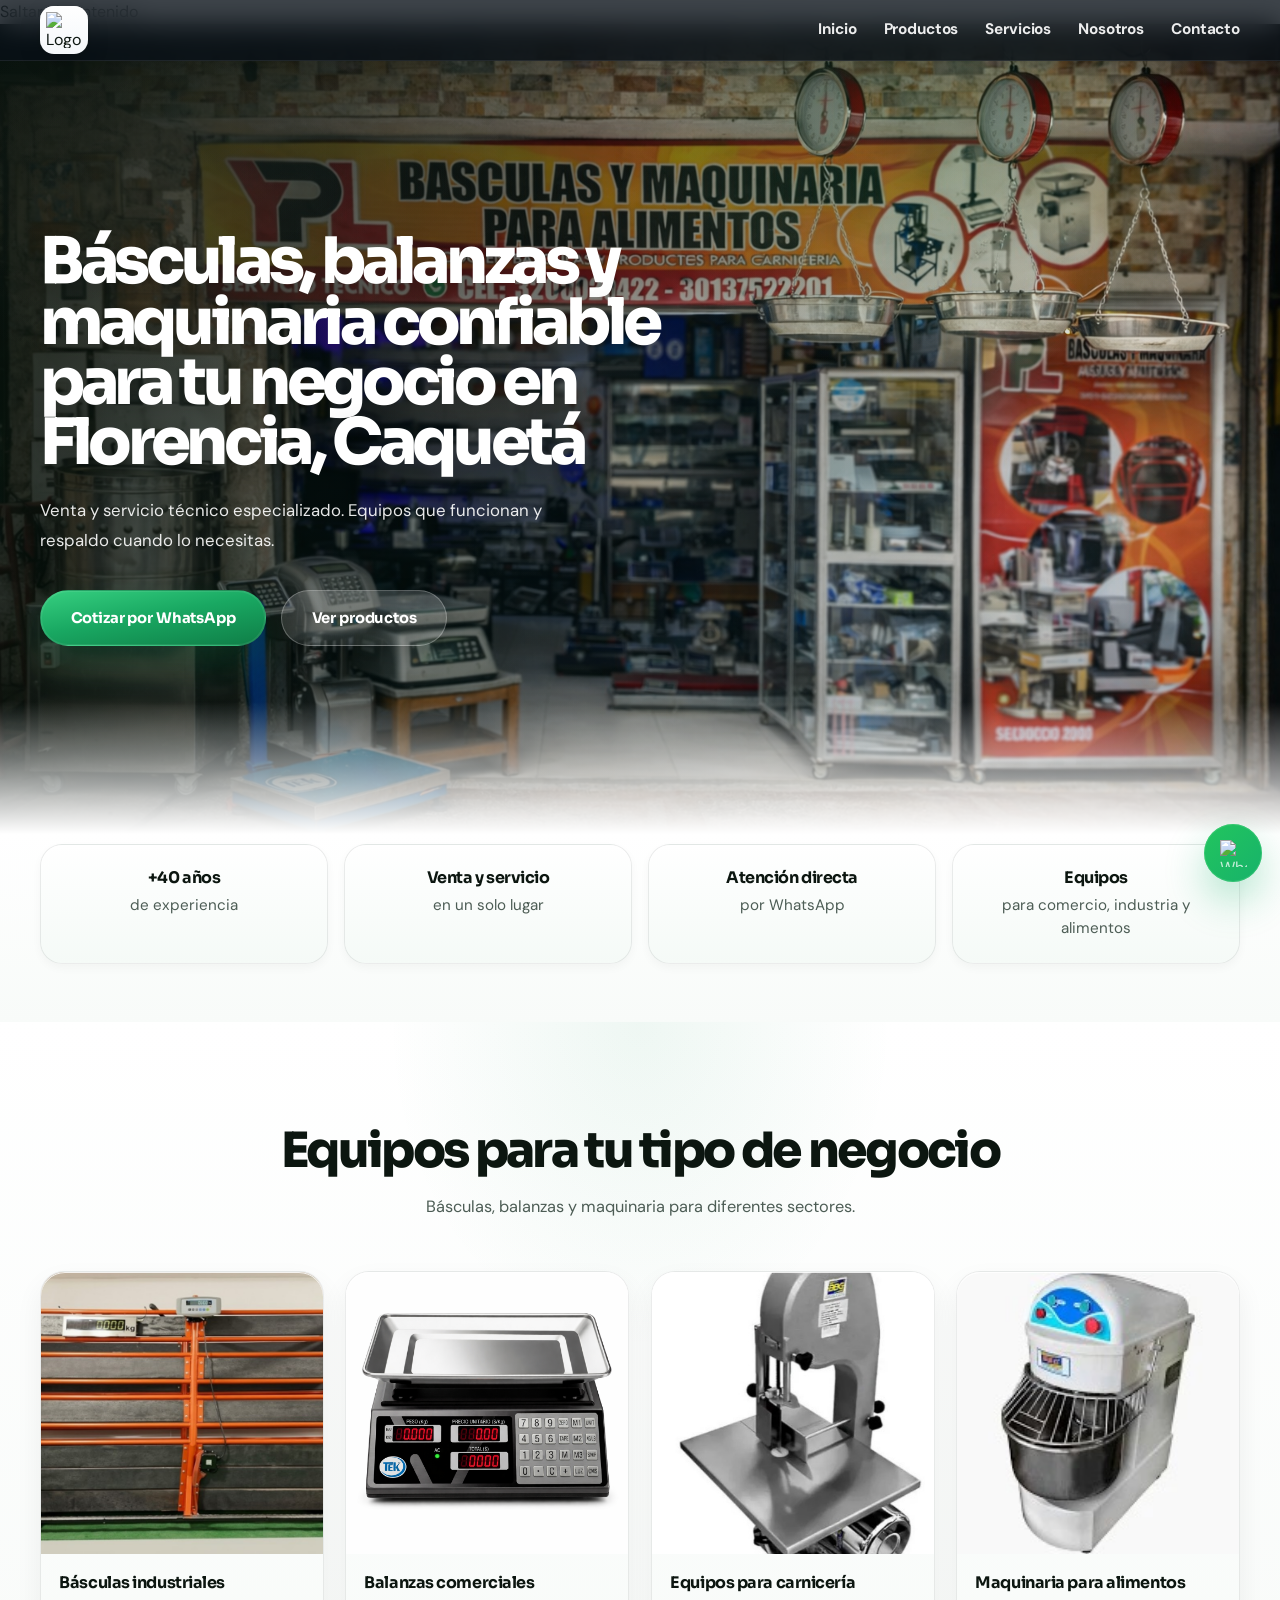
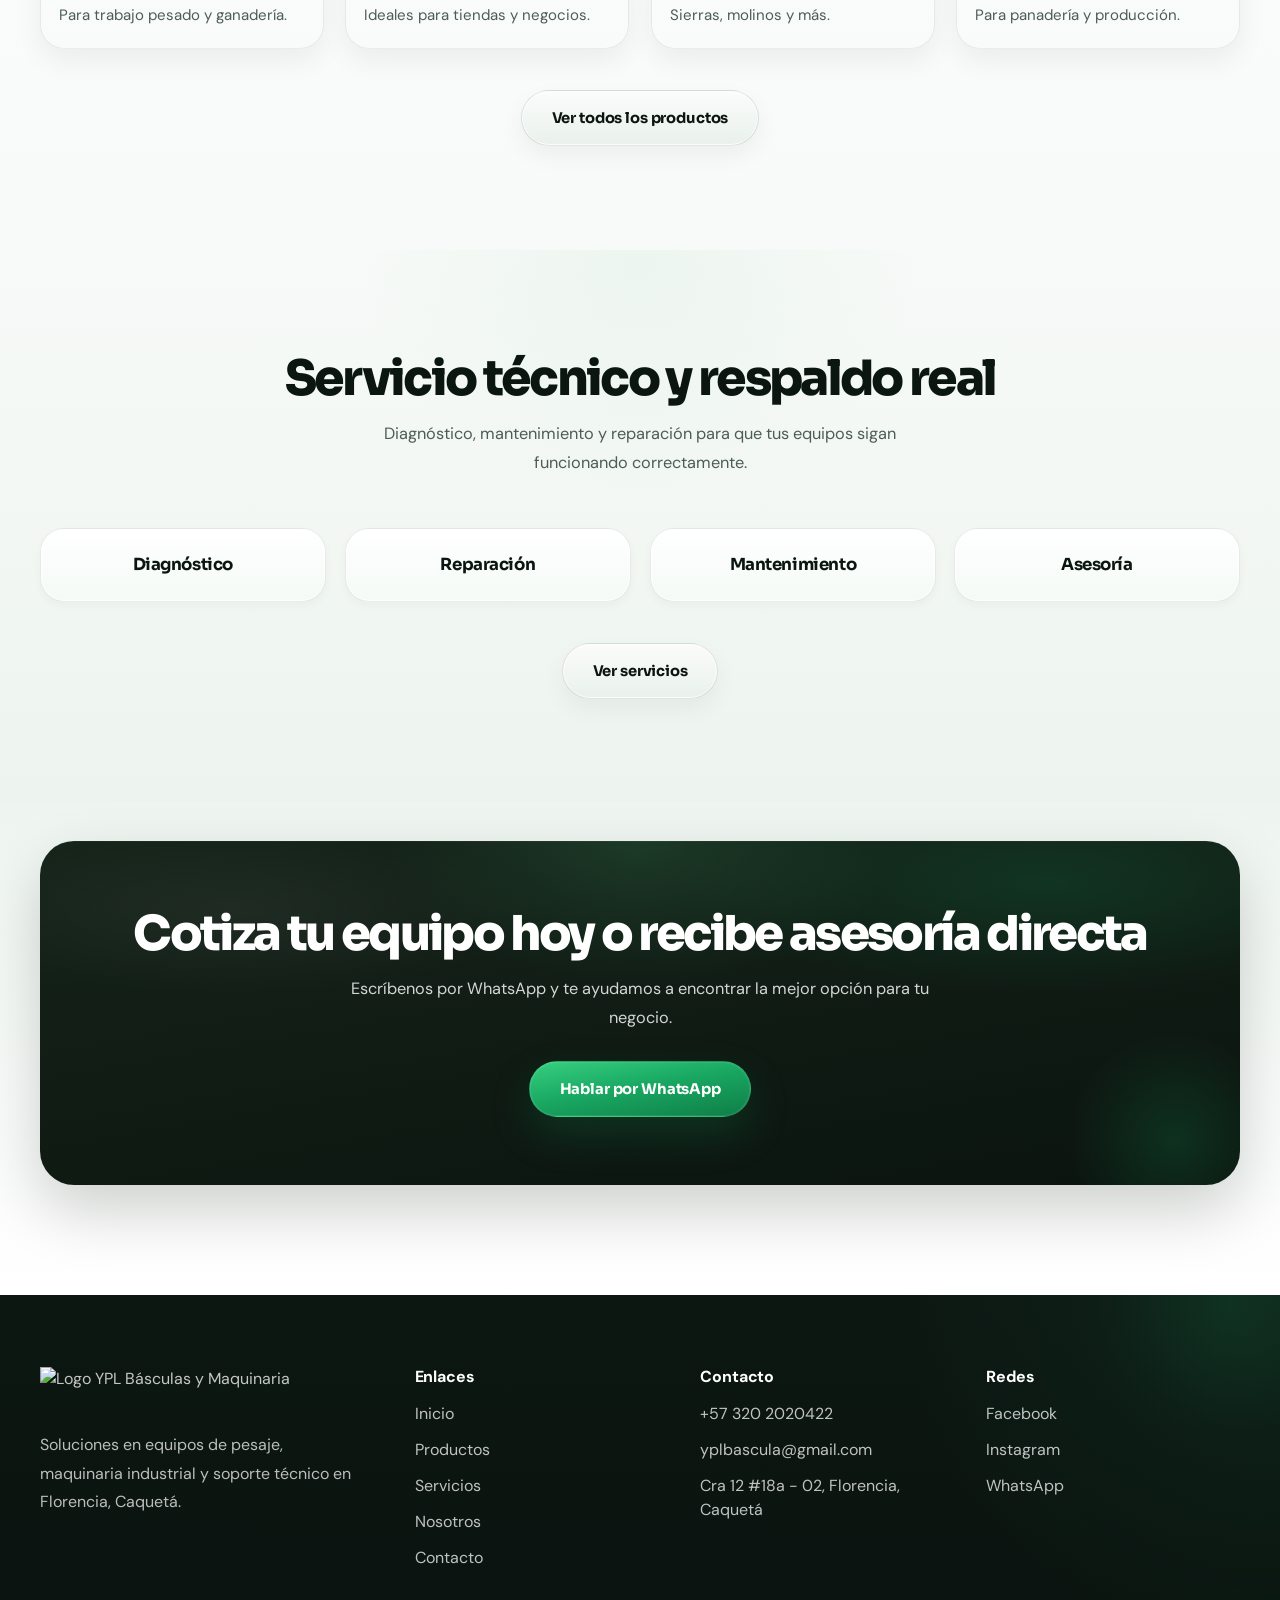
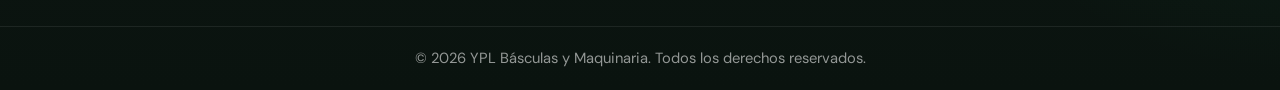
==== commit ee29f1d2: "Actualización diseño productos y mejoras CSS" ====
--- a/index.html
+++ b/index.html
@@ -56,9 +56,7 @@
 
           <div class="hero-actions">
             <a href="https://wa.me/573202020422?text=Hola%20YPL,%20quiero%20cotizar%20un%20equipo%20para%20mi%20negocio."
-              target="_blank"
-              rel="noopener noreferrer"
-              class="btn btn-primary">
+              target="_blank" rel="noopener noreferrer" class="btn btn-primary">
               Cotizar por WhatsApp
             </a>
 
@@ -112,7 +110,7 @@
         <div class="categories-grid">
 
           <article class="category-card">
-            <a href="productos/index.html#basculas">
+            <a href="productos/index.html#industriales">
               <img src="assets/img/productos/basculas-industriales-ganaderas/bascula-ganadera-full-electronica.jpg"
                 alt="Básculas industriales">
               <h3>Básculas industriales</h3>
@@ -121,8 +119,8 @@
           </article>
 
           <article class="category-card">
-            <a href="productos/index.html#balanzas">
-              <img src="assets/img/productos/balanzas-pesaje-comercial/balanza-liquidadora-acero-inoxidable.jpg"
+            <a href="productos/index.html#comercial">
+              <img src="assets/img/productos/balanzas-y-basculas-comerciales/balanza-liquidadora-acero-inoxidable.jpg"
                 alt="Balanzas comerciales">
               <h3>Balanzas comerciales</h3>
               <p>Ideales para tiendas y negocios.</p>
@@ -140,7 +138,7 @@
 
           <article class="category-card">
             <a href="productos/index.html#alimentos">
-              <img src="assets/img/productos/maquinaria-alimentos-panaderia/amasadora-bbg-mas-20.jpg"
+              <img src="assets/img/productos/maquinaria-alimentos/amasadora-bbg-mas-20.jpg"
                 alt="Maquinaria para alimentos">
               <h3>Maquinaria para alimentos</h3>
               <p>Para panadería y producción.</p>
@@ -200,10 +198,7 @@
           <h2 id="cta-title">Cotiza tu equipo hoy o recibe asesoría directa</h2>
           <p>Escríbenos por WhatsApp y te ayudamos a encontrar la mejor opción para tu negocio.</p>
 
-          <a href="https://wa.me/573202020422"
-            target="_blank"
-            rel="noopener noreferrer"
-            class="btn btn-primary">
+          <a href="https://wa.me/573202020422" target="_blank" rel="noopener noreferrer" class="btn btn-primary">
             Hablar por WhatsApp
           </a>
         </div>
@@ -219,4 +214,5 @@
   <script src="assets/js/main.js"></script>
 
 </body>
+
 </html>
--- a/assets/css/pages/home.css
+++ b/assets/css/pages/home.css
@@ -27,6 +27,7 @@
   --home-accent-bright: #36d182;
   --home-accent-soft: rgba(20, 145, 85, 0.08);
   --home-accent-soft-2: rgba(20, 145, 85, 0.14);
+  --home-accent-soft-3: rgba(20, 145, 85, 0.2);
 
   --home-shadow-xs: 0 4px 10px rgba(8, 18, 12, 0.035);
   --home-shadow-sm: 0 12px 28px rgba(8, 18, 12, 0.06);
@@ -44,7 +45,7 @@
   --home-max-wide: 1200px;
 
   --home-transition-fast: 0.18s cubic-bezier(0.22, 1, 0.36, 1);
-  --home-transition: 0.3s cubic-bezier(0.22, 1, 0.36, 1);
+  --home-transition: 0.28s cubic-bezier(0.22, 1, 0.36, 1);
   --home-transition-slow: 0.5s cubic-bezier(0.22, 1, 0.36, 1);
 
   --font-display: 'Sora', system-ui, sans-serif;
@@ -113,6 +114,21 @@
 
 main {
   background: var(--home-bg);
+}
+
+img {
+  backface-visibility: hidden;
+  -webkit-backface-visibility: hidden;
+}
+
+a,
+button,
+input,
+textarea,
+select,
+article,
+div {
+  -webkit-tap-highlight-color: transparent;
 }
 
 .section {
@@ -157,7 +173,29 @@
 }
 
 /* =========================
-   FOCUS
+   INTERACTIVOS GLOBALES
+========================= */
+
+.hero .btn,
+.section-cta-center .btn,
+.cta-wrapper .btn,
+.category-card,
+.category-card a,
+.category-card img,
+.trust-item,
+.service-feature {
+  will-change: transform, box-shadow, border-color, background-color, filter, opacity;
+}
+
+.hero .btn,
+.section-cta-center .btn,
+.cta-wrapper .btn,
+.category-card a {
+  touch-action: manipulation;
+}
+
+/* =========================
+   FOCUS ACCESSIBLE
 ========================= */
 
 .hero .btn:focus-visible,
@@ -170,6 +208,13 @@
 
 .category-card a:focus-visible {
   border-radius: var(--home-radius-md);
+}
+
+.hero .btn:focus:not(:focus-visible),
+.section-cta-center .btn:focus:not(:focus-visible),
+.category-card a:focus:not(:focus-visible),
+.cta-wrapper .btn:focus:not(:focus-visible) {
+  outline: none;
 }
 
 /* =========================
@@ -192,13 +237,16 @@
   letter-spacing: -0.01em;
   text-decoration: none;
   overflow: hidden;
+  isolation: isolate;
+  transform: translateZ(0);
   transition:
     transform var(--home-transition),
     background-color var(--home-transition),
     border-color var(--home-transition),
     box-shadow var(--home-transition),
     color var(--home-transition),
-    opacity var(--home-transition);
+    opacity var(--home-transition),
+    filter var(--home-transition);
 }
 
 .hero .btn::before,
@@ -211,6 +259,7 @@
   opacity: 0;
   pointer-events: none;
   transition: opacity var(--home-transition);
+  z-index: 0;
 }
 
 .hero .btn::after,
@@ -231,25 +280,14 @@
   transform: skewX(-18deg);
   opacity: 0;
   pointer-events: none;
-}
-
-.hero .btn:hover,
-.section-cta-center .btn:hover,
-.cta-wrapper .btn:hover {
-  transform: translateY(-3px);
-}
-
-.hero .btn:hover::before,
-.section-cta-center .btn:hover::before,
-.cta-wrapper .btn:hover::before {
-  opacity: 1;
-}
-
-.hero .btn:hover::after,
-.section-cta-center .btn:hover::after,
-.cta-wrapper .btn:hover::after {
-  opacity: 1;
-  animation: buttonSheen 0.9s ease;
+  z-index: 0;
+}
+
+.hero .btn > *,
+.section-cta-center .btn > *,
+.cta-wrapper .btn > * {
+  position: relative;
+  z-index: 1;
 }
 
 .hero .btn:active,
@@ -268,14 +306,6 @@
     0 0 0 1px rgba(255,255,255,0.08) inset;
 }
 
-.hero .btn-primary:hover,
-.cta-wrapper .btn-primary:hover {
-  box-shadow:
-    0 24px 50px rgba(20, 145, 85, 0.28),
-    0 0 22px rgba(20, 145, 85, 0.13),
-    0 0 0 1px rgba(255,255,255,0.1) inset;
-}
-
 .hero .btn-secondary {
   color: #ffffff;
   background: linear-gradient(180deg, rgba(255,255,255,0.17) 0%, rgba(255,255,255,0.09) 100%);
@@ -285,11 +315,6 @@
   -webkit-backdrop-filter: blur(14px);
 }
 
-.hero .btn-secondary:hover {
-  background: linear-gradient(180deg, rgba(255,255,255,0.24) 0%, rgba(255,255,255,0.14) 100%);
-  border-color: rgba(255,255,255,0.38);
-}
-
 .section-cta-center .btn {
   color: var(--home-text);
   background: linear-gradient(180deg, #fbfcfb 0%, #e9f1ec 100%);
@@ -299,11 +324,12 @@
     0 0 0 1px rgba(255,255,255,0.78) inset;
 }
 
-.section-cta-center .btn:hover {
-  border-color: rgba(20, 145, 85, 0.2);
+.hero .btn:focus-visible,
+.section-cta-center .btn:focus-visible,
+.cta-wrapper .btn:focus-visible {
   box-shadow:
-    0 16px 34px rgba(8, 18, 12, 0.08),
-    0 0 0 1px rgba(255,255,255,0.82) inset;
+    0 0 0 4px rgba(20, 145, 85, 0.15),
+    0 0 0 1px rgba(20, 145, 85, 0.22);
 }
 
 /* =========================
@@ -427,11 +453,13 @@
   border: 1px solid var(--home-border);
   box-shadow: var(--home-shadow-xs);
   text-align: center;
+  transform: translateZ(0);
   transition:
     transform var(--home-transition),
     box-shadow var(--home-transition),
     border-color var(--home-transition),
-    background-color var(--home-transition);
+    background-color var(--home-transition),
+    filter var(--home-transition);
 }
 
 .trust-item::after {
@@ -441,13 +469,6 @@
   border-radius: inherit;
   box-shadow: 0 1px 0 rgba(255,255,255,0.75) inset;
   pointer-events: none;
-}
-
-.trust-item:hover {
-  transform: translateY(-6px);
-  border-color: rgba(20, 145, 85, 0.15);
-  box-shadow: var(--home-shadow-sm);
-  background: linear-gradient(180deg, #ffffff 0%, #f2f8f4 100%);
 }
 
 .trust-item strong {
@@ -459,6 +480,7 @@
   font-weight: 700;
   letter-spacing: -0.03em;
   color: var(--home-text);
+  transition: color var(--home-transition-fast);
 }
 
 .trust-item span {
@@ -466,6 +488,7 @@
   color: var(--home-text-soft);
   font-size: 0.95rem;
   line-height: 1.52;
+  transition: color var(--home-transition-fast);
 }
 
 /* =========================
@@ -491,6 +514,7 @@
   background: linear-gradient(180deg, #ffffff 0%, #f8fbf9 100%);
   border: 1px solid var(--home-border);
   box-shadow: var(--home-shadow-sm);
+  transform: translateZ(0);
   transition:
     transform var(--home-transition),
     box-shadow var(--home-transition),
@@ -507,19 +531,14 @@
   pointer-events: none;
 }
 
-.category-card:hover {
-  transform: translateY(-9px);
-  border-color: rgba(20, 145, 85, 0.16);
-  box-shadow:
-    var(--home-shadow-md),
-    0 0 22px rgba(20, 145, 85, 0.05);
-}
-
 .category-card a {
   display: block;
   height: 100%;
   color: inherit;
   text-decoration: none;
+  transition:
+    color var(--home-transition-fast),
+    opacity var(--home-transition-fast);
 }
 
 .category-card img {
@@ -528,14 +547,11 @@
   display: block;
   object-fit: cover;
   background: var(--home-surface-soft-2);
+  transform-origin: center center;
   transition:
     transform var(--home-transition-slow),
-    filter var(--home-transition);
-}
-
-.category-card:hover img {
-  transform: scale(1.06);
-  filter: saturate(1.08) contrast(1.03);
+    filter var(--home-transition),
+    opacity var(--home-transition);
 }
 
 .category-card h3 {
@@ -548,6 +564,7 @@
   font-weight: 700;
   letter-spacing: -0.028em;
   text-wrap: balance;
+  transition: color var(--home-transition-fast);
 }
 
 .category-card p {
@@ -556,6 +573,11 @@
   color: var(--home-text-soft);
   font-size: 0.94rem;
   line-height: 1.64;
+  transition: color var(--home-transition-fast);
+}
+
+.category-card a:active img {
+  transform: scale(1.02);
 }
 
 /* =========================
@@ -588,11 +610,13 @@
     var(--home-shadow-xs),
     0 0 0 1px rgba(255,255,255,0.82) inset;
   text-align: center;
+  transform: translateZ(0);
   transition:
     transform var(--home-transition),
     box-shadow var(--home-transition),
     border-color var(--home-transition),
-    background-color var(--home-transition);
+    background-color var(--home-transition),
+    filter var(--home-transition);
 }
 
 .service-feature::after {
@@ -602,13 +626,6 @@
   border-radius: inherit;
   box-shadow: 0 1px 0 rgba(255,255,255,0.76) inset;
   pointer-events: none;
-}
-
-.service-feature:hover {
-  transform: translateY(-6px);
-  border-color: rgba(20,145,85,0.16);
-  box-shadow: var(--home-shadow-sm);
-  background: linear-gradient(180deg, #ffffff 0%, #eff7f1 100%);
 }
 
 .service-feature h3 {
@@ -619,6 +636,7 @@
   line-height: 1.26;
   font-weight: 700;
   letter-spacing: -0.025em;
+  transition: color var(--home-transition-fast);
 }
 
 /* =========================
@@ -644,16 +662,11 @@
   box-shadow:
     0 26px 62px rgba(5, 10, 8, 0.18),
     0 1px 0 rgba(255,255,255,0.04) inset;
+  transform: translateZ(0);
   transition:
     transform var(--home-transition),
-    box-shadow var(--home-transition);
-}
-
-.cta-wrapper:hover {
-  transform: translateY(-4px);
-  box-shadow:
-    0 34px 78px rgba(5, 10, 8, 0.24),
-    0 1px 0 rgba(255,255,255,0.05) inset;
+    box-shadow var(--home-transition),
+    filter var(--home-transition);
 }
 
 .cta-wrapper::before {
@@ -707,6 +720,187 @@
 }
 
 /* =========================
+   DESKTOP / DISPOSITIVOS CON HOVER REAL
+========================= */
+
+@media (hover: hover) and (pointer: fine) {
+  .hero .btn:hover,
+  .section-cta-center .btn:hover,
+  .cta-wrapper .btn:hover {
+    transform: translateY(-3px);
+  }
+
+  .hero .btn:hover::before,
+  .section-cta-center .btn:hover::before,
+  .cta-wrapper .btn:hover::before {
+    opacity: 1;
+  }
+
+  .hero .btn:hover::after,
+  .section-cta-center .btn:hover::after,
+  .cta-wrapper .btn:hover::after {
+    opacity: 1;
+    animation: buttonSheen 0.9s ease;
+  }
+
+  .hero .btn-primary:hover,
+  .cta-wrapper .btn-primary:hover {
+    box-shadow:
+      0 24px 50px rgba(20, 145, 85, 0.28),
+      0 0 22px rgba(20, 145, 85, 0.13),
+      0 0 0 1px rgba(255,255,255,0.1) inset;
+    filter: saturate(1.03);
+  }
+
+  .hero .btn-secondary:hover {
+    background: linear-gradient(180deg, rgba(255,255,255,0.24) 0%, rgba(255,255,255,0.14) 100%);
+    border-color: rgba(255,255,255,0.38);
+    box-shadow:
+      0 14px 30px rgba(0, 0, 0, 0.18),
+      0 0 0 1px rgba(255,255,255,0.03) inset;
+  }
+
+  .section-cta-center .btn:hover {
+    border-color: rgba(20, 145, 85, 0.2);
+    box-shadow:
+      0 16px 34px rgba(8, 18, 12, 0.08),
+      0 0 0 1px rgba(255,255,255,0.82) inset;
+  }
+
+  .trust-item:hover {
+    transform: translateY(-6px);
+    border-color: rgba(20, 145, 85, 0.15);
+    box-shadow: var(--home-shadow-sm);
+    background: linear-gradient(180deg, #ffffff 0%, #f2f8f4 100%);
+  }
+
+  .trust-item:hover strong {
+    color: var(--home-accent-strong);
+  }
+
+  .category-card:hover {
+    transform: translateY(-9px);
+    border-color: rgba(20, 145, 85, 0.16);
+    box-shadow:
+      var(--home-shadow-md),
+      0 0 22px rgba(20, 145, 85, 0.05);
+  }
+
+  .category-card:hover img {
+    transform: scale(1.06);
+    filter: saturate(1.08) contrast(1.03);
+  }
+
+  .category-card:hover h3 {
+    color: var(--home-accent-strong);
+  }
+
+  .service-feature:hover {
+    transform: translateY(-6px);
+    border-color: rgba(20,145,85,0.16);
+    box-shadow: var(--home-shadow-sm);
+    background: linear-gradient(180deg, #ffffff 0%, #eff7f1 100%);
+  }
+
+  .service-feature:hover h3 {
+    color: var(--home-accent-strong);
+  }
+
+  .cta-wrapper:hover {
+    transform: translateY(-4px);
+    box-shadow:
+      0 34px 78px rgba(5, 10, 8, 0.24),
+      0 1px 0 rgba(255,255,255,0.05) inset;
+  }
+}
+
+/* =========================
+   TABLET / TÁCTIL / HOVER LIMITADO
+========================= */
+
+@media (hover: none), (pointer: coarse) {
+  .hero .btn,
+  .section-cta-center .btn,
+  .cta-wrapper .btn {
+    transition:
+      transform 0.2s ease,
+      box-shadow 0.2s ease,
+      background-color 0.2s ease,
+      border-color 0.2s ease,
+      color 0.2s ease,
+      opacity 0.2s ease;
+  }
+
+  .hero .btn:active::before,
+  .section-cta-center .btn:active::before,
+  .cta-wrapper .btn:active::before {
+    opacity: 1;
+  }
+
+  .hero .btn-primary:active,
+  .cta-wrapper .btn-primary:active {
+    box-shadow:
+      0 14px 30px rgba(20, 145, 85, 0.22),
+      0 0 0 1px rgba(255,255,255,0.08) inset;
+    filter: brightness(0.98);
+  }
+
+  .hero .btn-secondary:active {
+    background: linear-gradient(180deg, rgba(255,255,255,0.22) 0%, rgba(255,255,255,0.13) 100%);
+    border-color: rgba(255,255,255,0.34);
+  }
+
+  .section-cta-center .btn:active {
+    border-color: rgba(20, 145, 85, 0.18);
+    box-shadow:
+      0 10px 24px rgba(8, 18, 12, 0.06),
+      0 0 0 1px rgba(255,255,255,0.78) inset;
+  }
+
+  .category-card:active {
+    transform: translateY(-2px);
+    box-shadow:
+      0 16px 36px rgba(8, 18, 12, 0.08),
+      0 0 0 1px rgba(255,255,255,0.5) inset;
+  }
+
+  .category-card a:active h3 {
+    color: var(--home-accent-strong);
+  }
+
+  .category-card a:active p {
+    color: var(--home-text);
+  }
+
+  .trust-item:active,
+  .service-feature:active {
+    transform: translateY(-2px);
+  }
+
+  .cta-wrapper:active {
+    transform: translateY(-2px);
+  }
+}
+
+/* =========================
+   FOCUS STATES EXTRA
+========================= */
+
+.category-card a:focus-visible {
+  box-shadow:
+    0 0 0 4px rgba(20, 145, 85, 0.12),
+    0 0 0 1px rgba(20, 145, 85, 0.2);
+}
+
+.category-card a:focus-visible h3 {
+  color: var(--home-accent-strong);
+}
+
+.category-card a:focus-visible img {
+  filter: saturate(1.06) contrast(1.02);
+}
+
+/* =========================
    REDUCED MOTION
 ========================= */
 
@@ -773,6 +967,12 @@
   .cta-wrapper {
     padding-inline: 1.6rem;
   }
+
+  .hero .btn,
+  .section-cta-center .btn,
+  .cta-wrapper .btn {
+    min-height: 54px;
+  }
 }
 
 @media (max-width: 640px) {
@@ -818,6 +1018,13 @@
     padding: 2.9rem 1.35rem;
     border-radius: 26px;
   }
+
+  .hero .btn,
+  .section-cta-center .btn,
+  .cta-wrapper .btn {
+    min-height: 52px;
+    font-size: 0.9rem;
+  }
 }
 
 @media (max-width: 420px) {
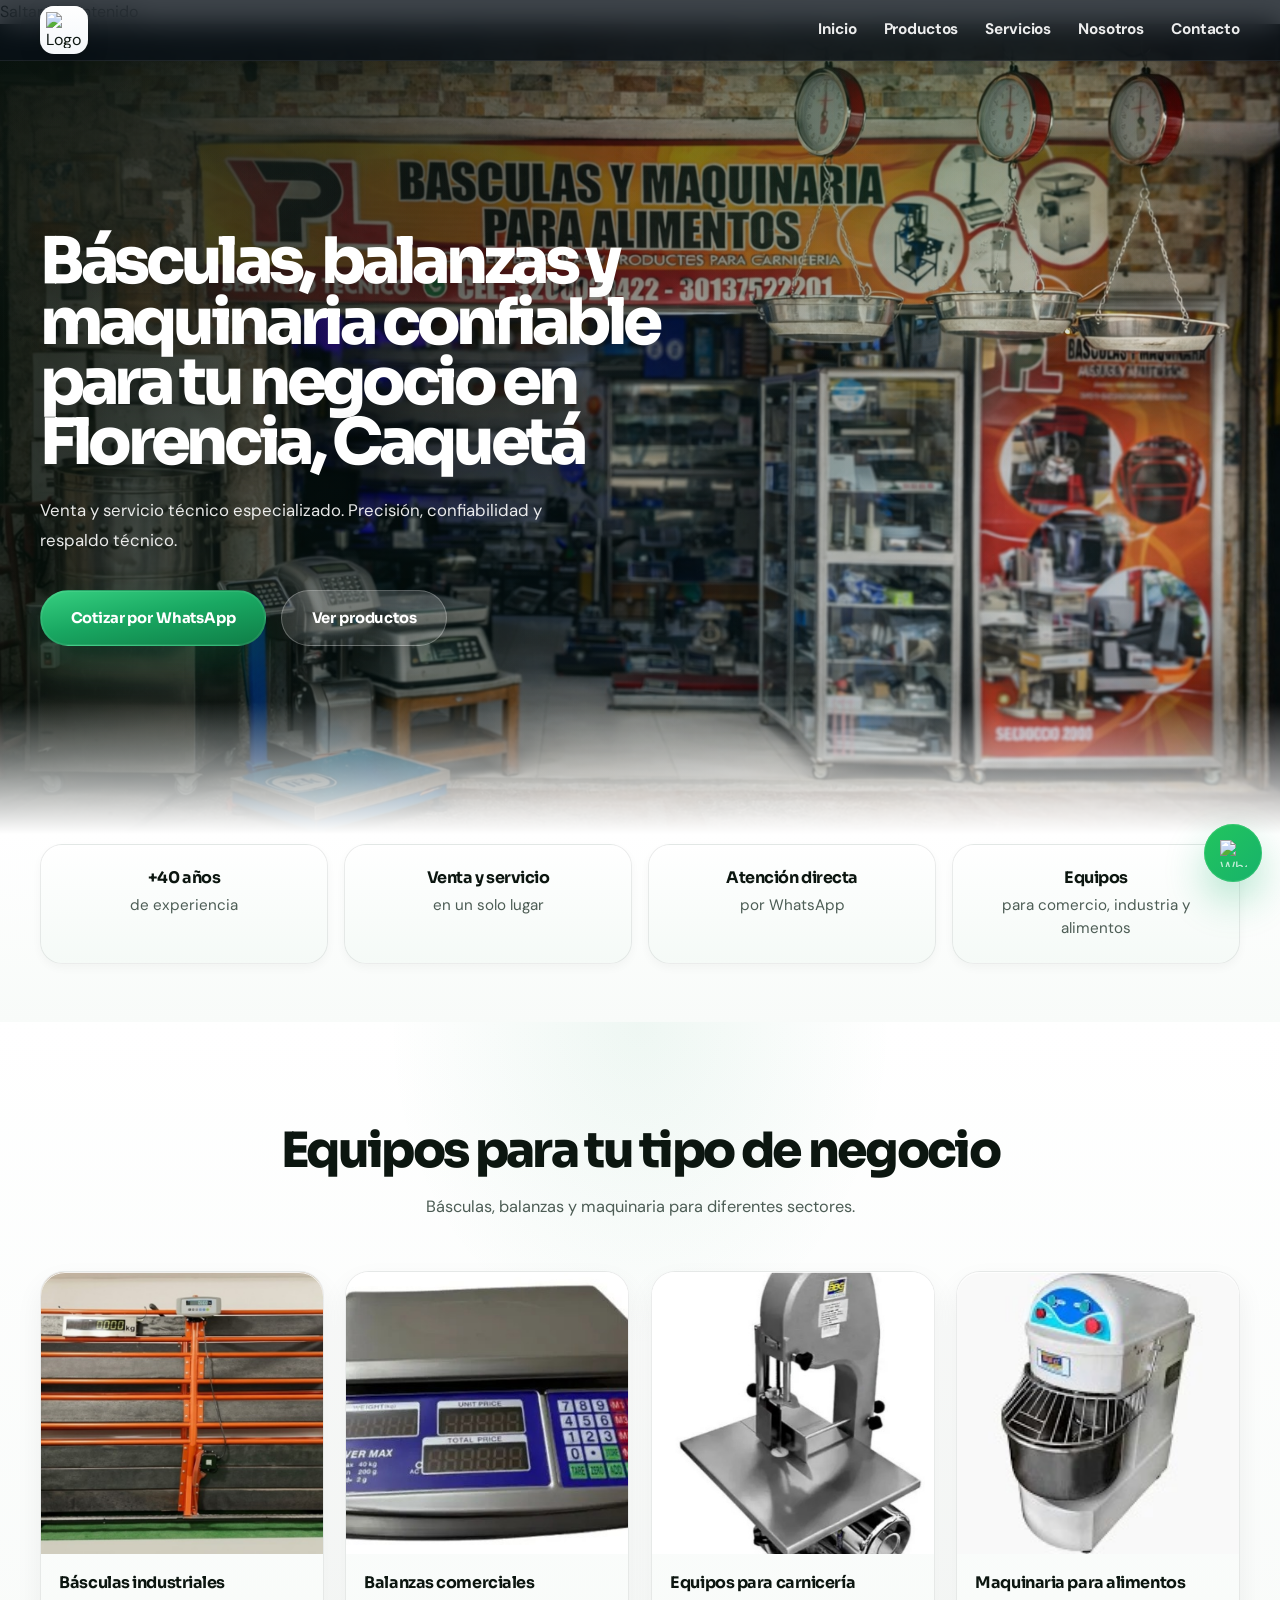
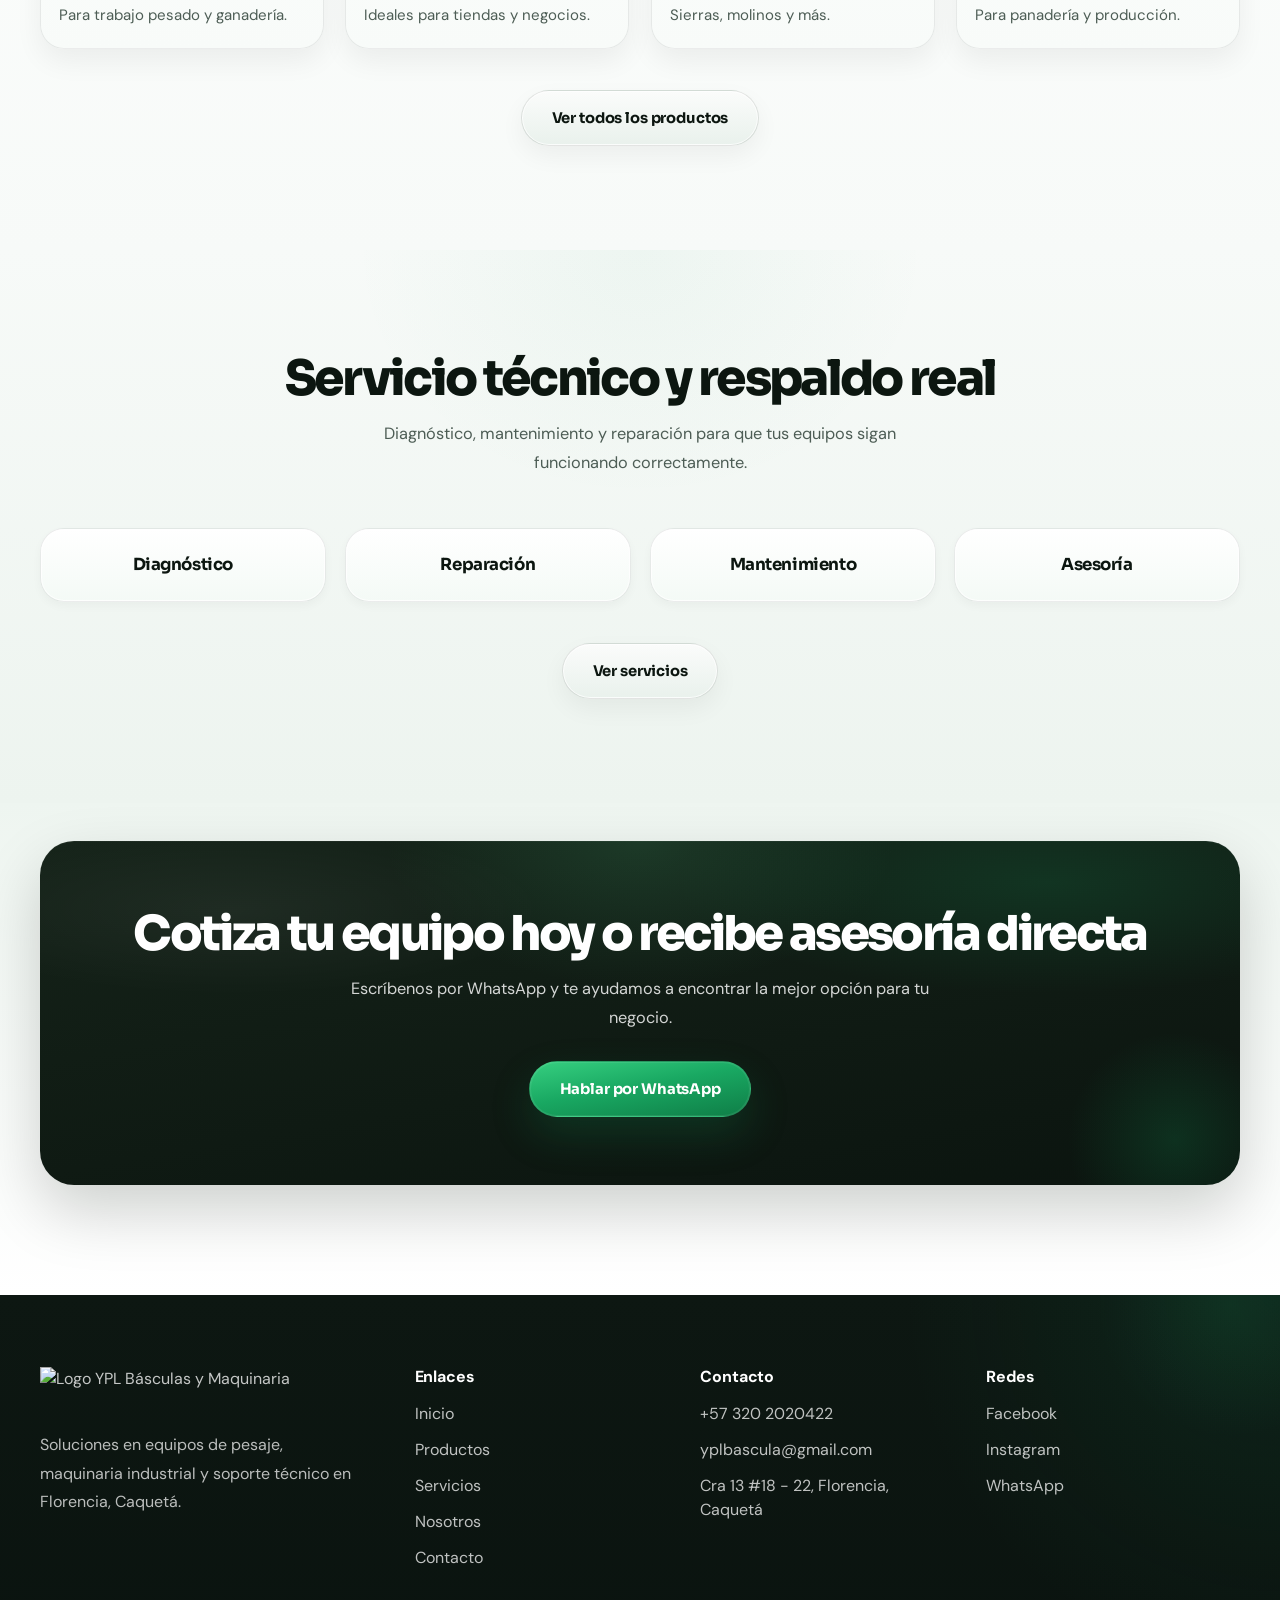
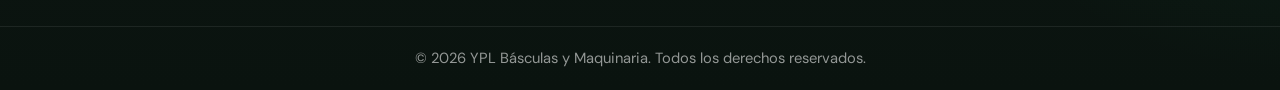
==== commit 5ca0637c: "Reorganización completa del catálogo de productos" ====
--- a/index.html
+++ b/index.html
@@ -51,7 +51,7 @@
           </h1>
 
           <p class="hero-description">
-            Venta y servicio técnico especializado. Equipos que funcionan y respaldo cuando lo necesitas.
+            Venta y servicio técnico especializado. Precisión, confiabilidad y respaldo técnico.
           </p>
 
           <div class="hero-actions">
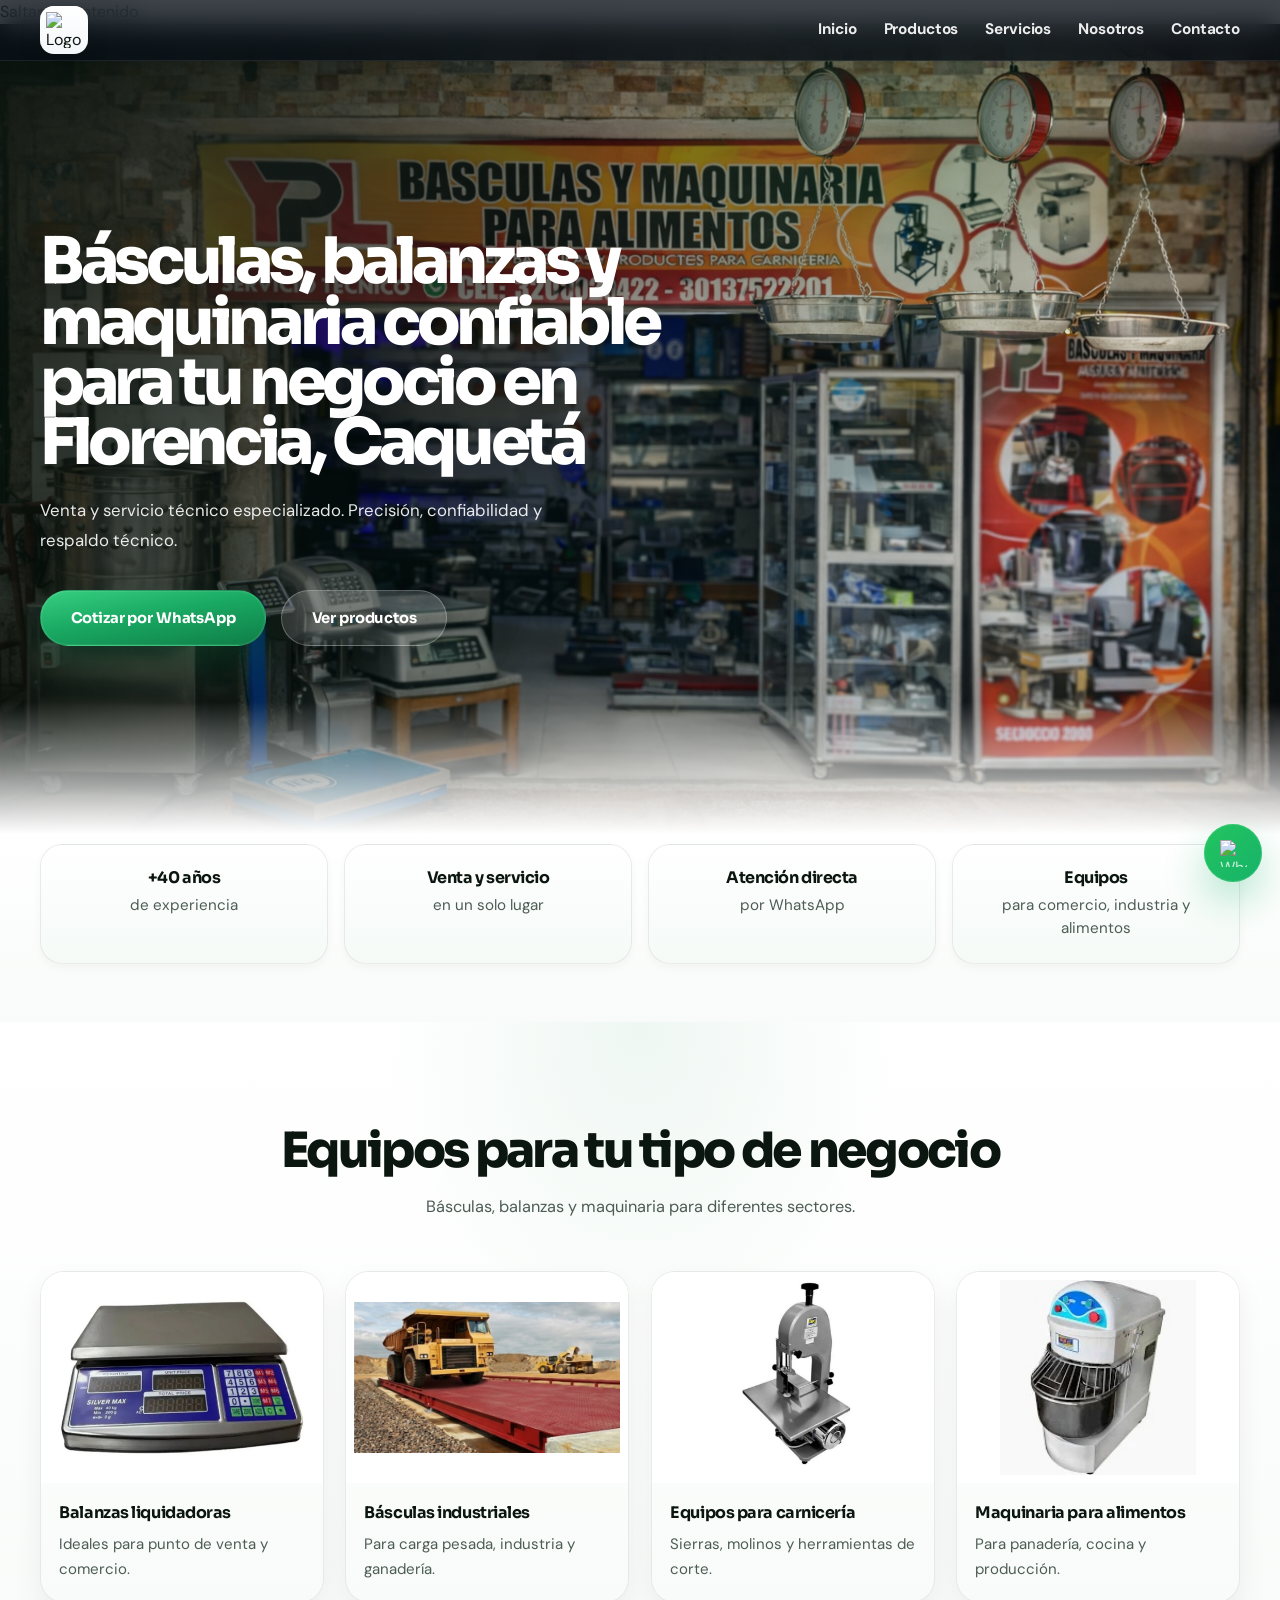
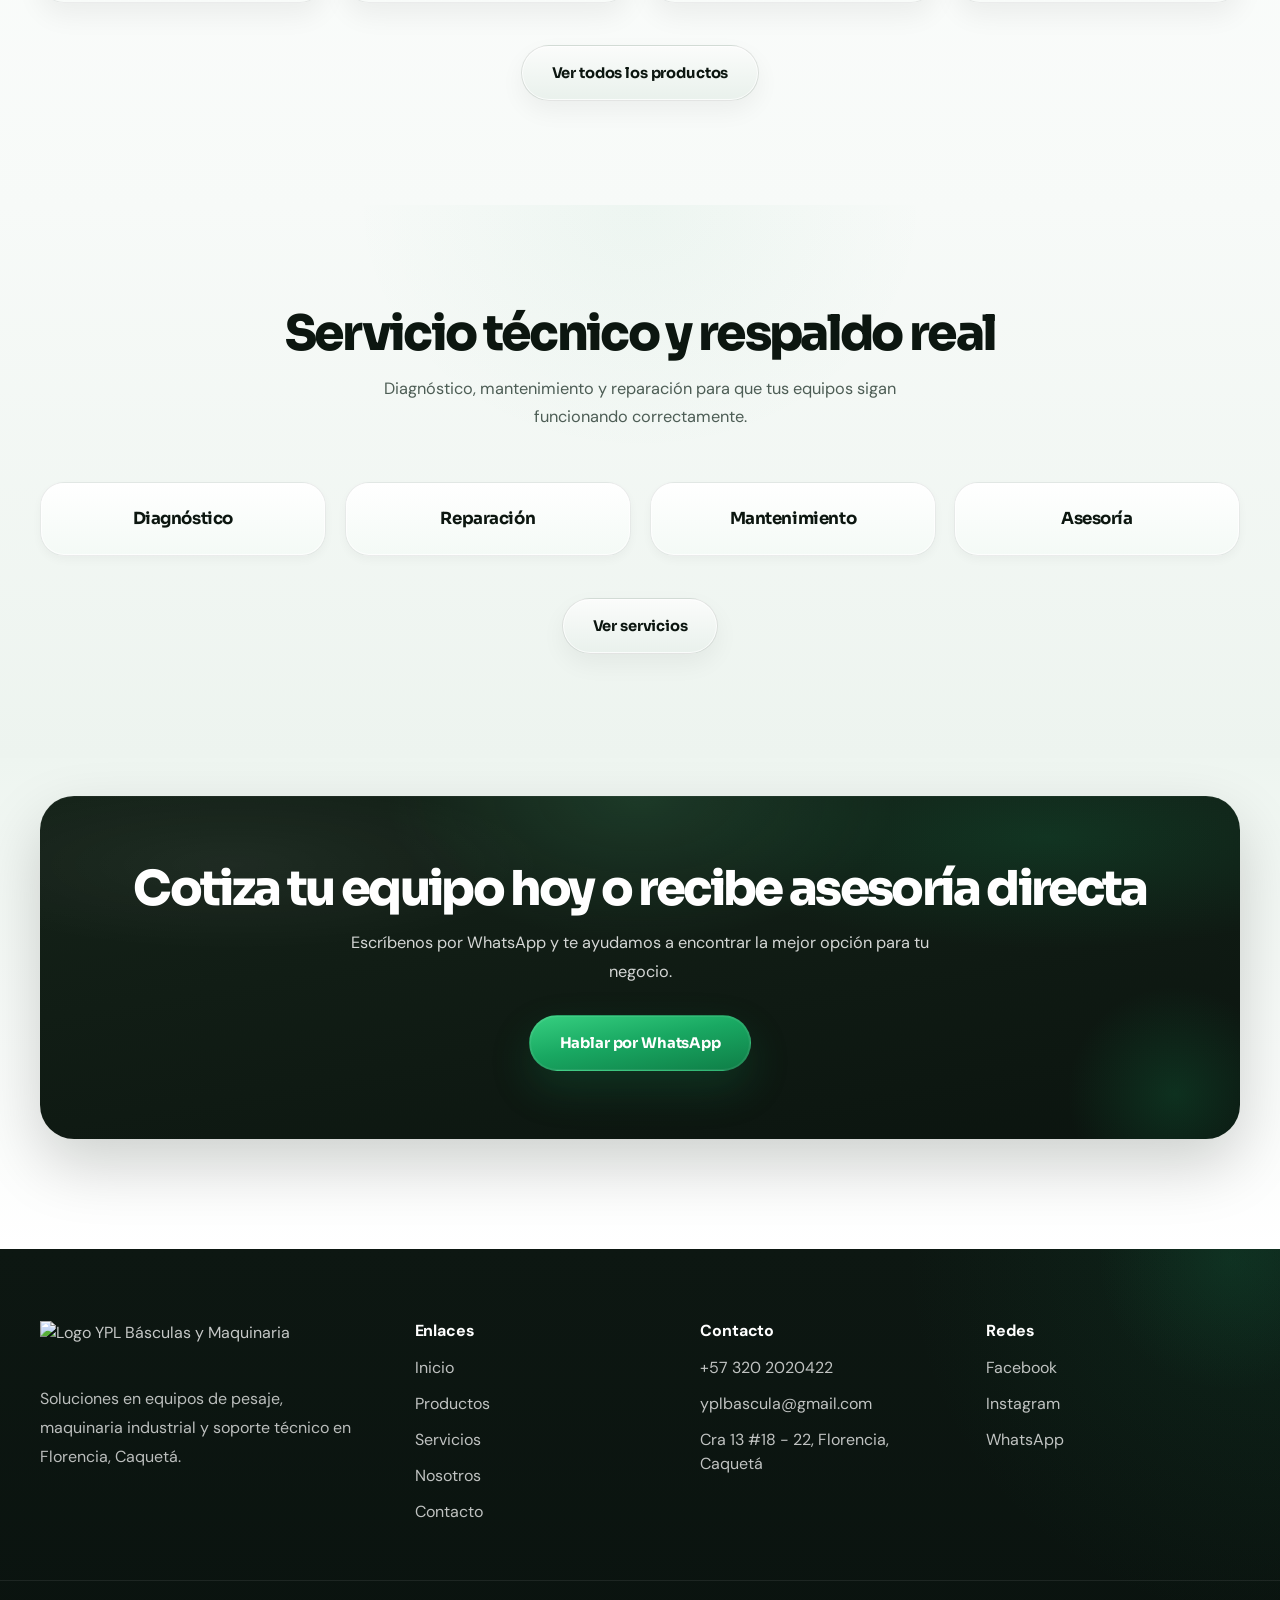
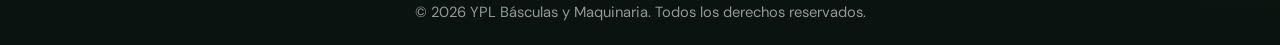
==== commit b40e2c9d: "Ajusta imágenes de categorías en home" ====
--- a/index.html
+++ b/index.html
@@ -98,61 +98,61 @@
       </div>
     </section>
 
-    <!-- CATEGORÍAS -->
-    <section class="section categories-section" aria-labelledby="categorias-title">
-      <div class="container">
-
-        <div class="section-heading">
-          <h2 id="categorias-title">Equipos para tu tipo de negocio</h2>
-          <p>Básculas, balanzas y maquinaria para diferentes sectores.</p>
-        </div>
-
-        <div class="categories-grid">
-
-          <article class="category-card">
-            <a href="productos/index.html#industriales">
-              <img src="assets/img/productos/basculas-industriales-ganaderas/bascula-ganadera-full-electronica.jpg"
-                alt="Básculas industriales">
-              <h3>Básculas industriales</h3>
-              <p>Para trabajo pesado y ganadería.</p>
-            </a>
-          </article>
-
-          <article class="category-card">
-            <a href="productos/index.html#comercial">
-              <img src="assets/img/productos/balanzas-y-basculas-comerciales/balanza-liquidadora-acero-inoxidable.jpg"
-                alt="Balanzas comerciales">
-              <h3>Balanzas comerciales</h3>
-              <p>Ideales para tiendas y negocios.</p>
-            </a>
-          </article>
-
-          <article class="category-card">
-            <a href="productos/index.html#carniceria">
-              <img src="assets/img/productos/equipos-carniceria/sierra-sinfin-mesa-65.jpg"
-                alt="Equipos para carnicería">
-              <h3>Equipos para carnicería</h3>
-              <p>Sierras, molinos y más.</p>
-            </a>
-          </article>
-
-          <article class="category-card">
-            <a href="productos/index.html#alimentos">
-              <img src="assets/img/productos/maquinaria-alimentos/amasadora-bbg-mas-20.jpg"
-                alt="Maquinaria para alimentos">
-              <h3>Maquinaria para alimentos</h3>
-              <p>Para panadería y producción.</p>
-            </a>
-          </article>
-
-        </div>
-
-        <div class="section-cta-center">
-          <a href="productos/index.html" class="btn btn-secondary">Ver todos los productos</a>
-        </div>
-
-      </div>
-    </section>
+   <!-- CATEGORÍAS -->
+<section class="section categories-section" aria-labelledby="categorias-title">
+  <div class="container">
+
+    <div class="section-heading">
+      <h2 id="categorias-title">Equipos para tu tipo de negocio</h2>
+      <p>Básculas, balanzas y maquinaria para diferentes sectores.</p>
+    </div>
+
+    <div class="categories-grid">
+
+      <article class="category-card">
+        <a href="productos/index.html#balanzas-liquidadoras">
+          <img src="assets/img/productos/balanzas-y-basculas-comerciales/balanza-liquidadora-acero-inoxidable.jpg"
+            alt="Balanzas liquidadoras">
+          <h3>Balanzas liquidadoras</h3>
+          <p>Ideales para punto de venta y comercio.</p>
+        </a>
+      </article>
+
+      <article class="category-card">
+        <a href="productos/index.html#basculas-plataforma-camioneras">
+          <img src="assets/img/productos/basculas-industriales-ganaderas/bascula-camionera-metalica.jpg"
+            alt="Básculas industriales y camioneras">
+          <h3>Básculas industriales</h3>
+          <p>Para carga pesada, industria y ganadería.</p>
+        </a>
+      </article>
+
+      <article class="category-card">
+        <a href="productos/index.html#carniceria">
+          <img src="assets/img/productos/equipos-carniceria/sierra-sinfin-mesa-65.jpg"
+            alt="Equipos para carnicería">
+          <h3>Equipos para carnicería</h3>
+          <p>Sierras, molinos y herramientas de corte.</p>
+        </a>
+      </article>
+
+      <article class="category-card">
+        <a href="productos/index.html#maquinaria-alimentos">
+          <img src="assets/img/productos/maquinaria-alimentos/amasadora-bbg-mas-20.jpg"
+            alt="Maquinaria para alimentos">
+          <h3>Maquinaria para alimentos</h3>
+          <p>Para panadería, cocina y producción.</p>
+        </a>
+      </article>
+
+    </div>
+
+    <div class="section-cta-center">
+      <a href="productos/index.html" class="btn btn-secondary">Ver todos los productos</a>
+    </div>
+
+  </div>
+</section>
 
     <!-- SERVICIO TÉCNICO -->
     <section class="section services-highlight" aria-labelledby="services-title">
--- a/assets/css/pages/home.css
+++ b/assets/css/pages/home.css
@@ -543,16 +543,18 @@
 
 .category-card img {
   width: 100%;
-  aspect-ratio: 1 / 1;
+  aspect-ratio: 4 / 3;
   display: block;
-  object-fit: cover;
-  background: var(--home-surface-soft-2);
+  object-fit: contain;
+  background: #ffffff;
+  padding: 8px;
   transform-origin: center center;
   transition:
     transform var(--home-transition-slow),
     filter var(--home-transition),
     opacity var(--home-transition);
 }
+
 
 .category-card h3 {
   margin: 0;
@@ -787,8 +789,8 @@
   }
 
   .category-card:hover img {
-    transform: scale(1.06);
-    filter: saturate(1.08) contrast(1.03);
+    transform: scale(1.02);
+    filter: saturate(1.04) contrast(1.02);
   }
 
   .category-card:hover h3 {
